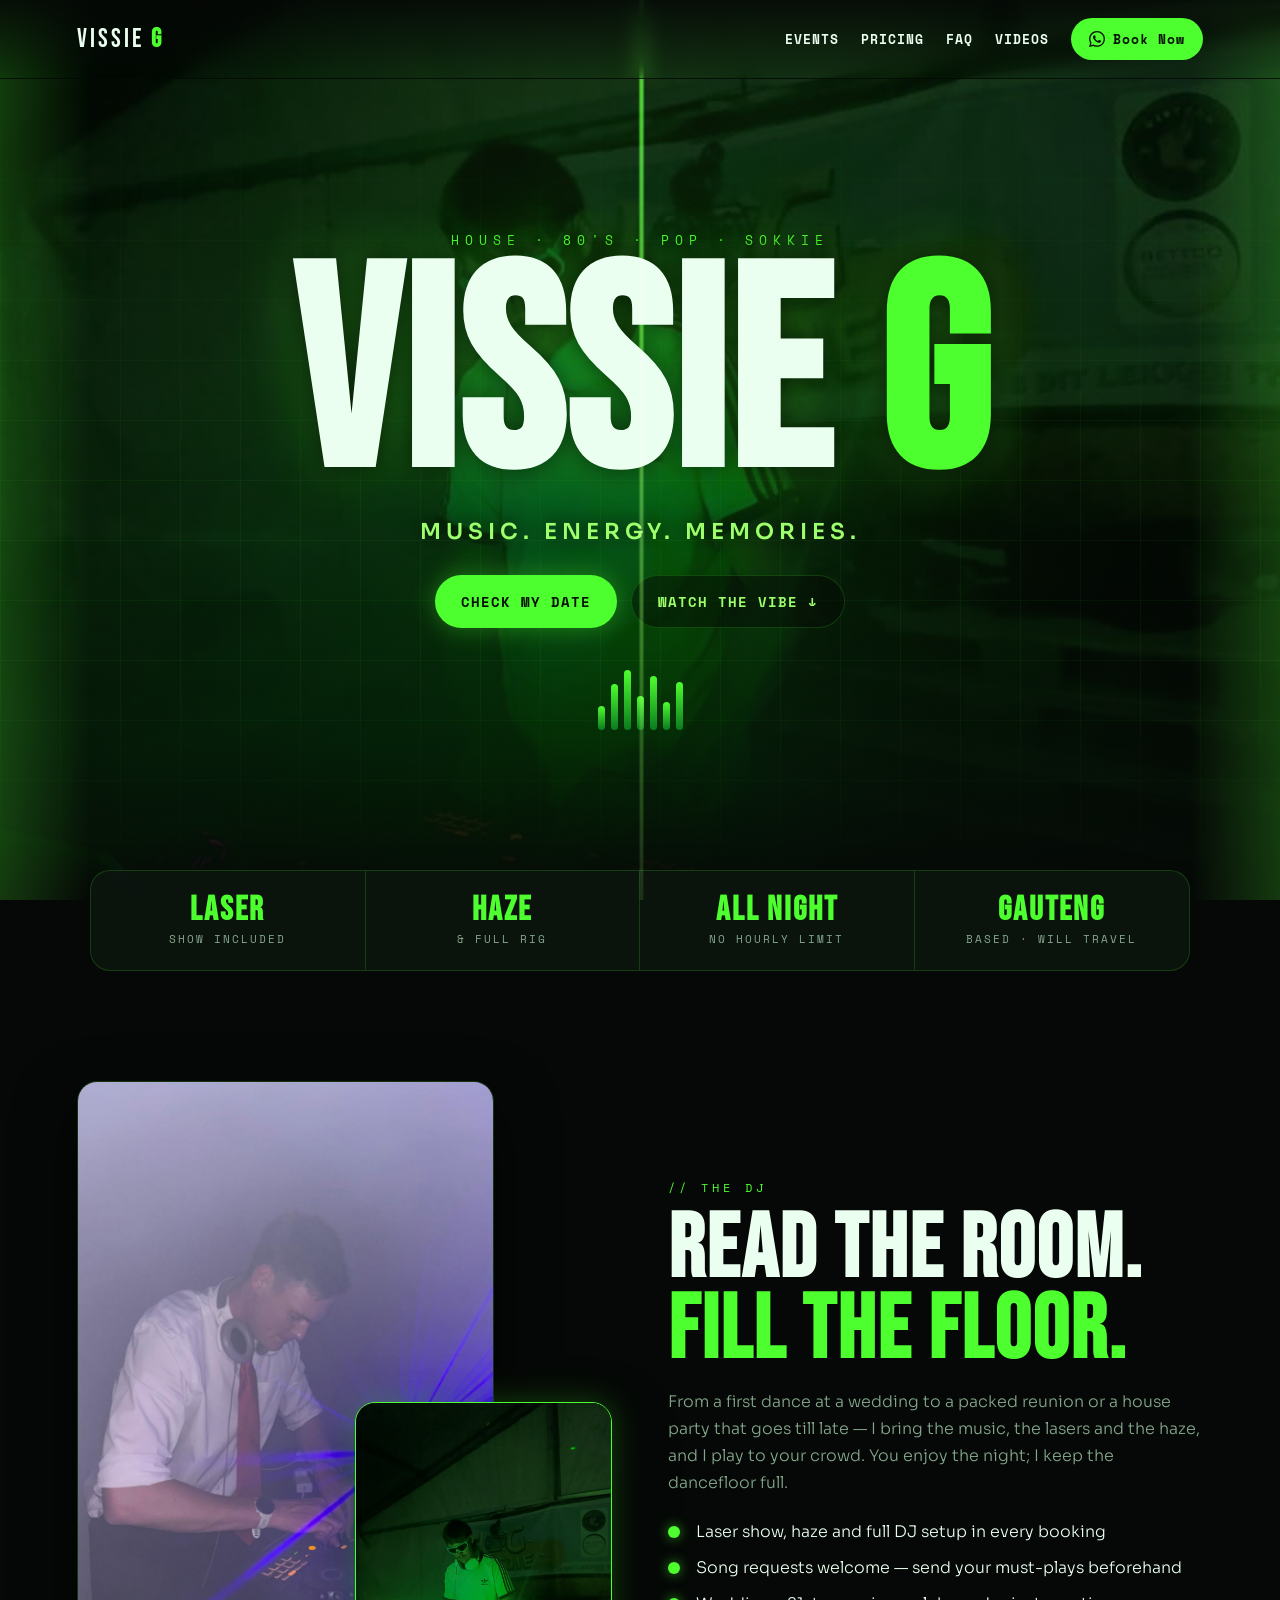
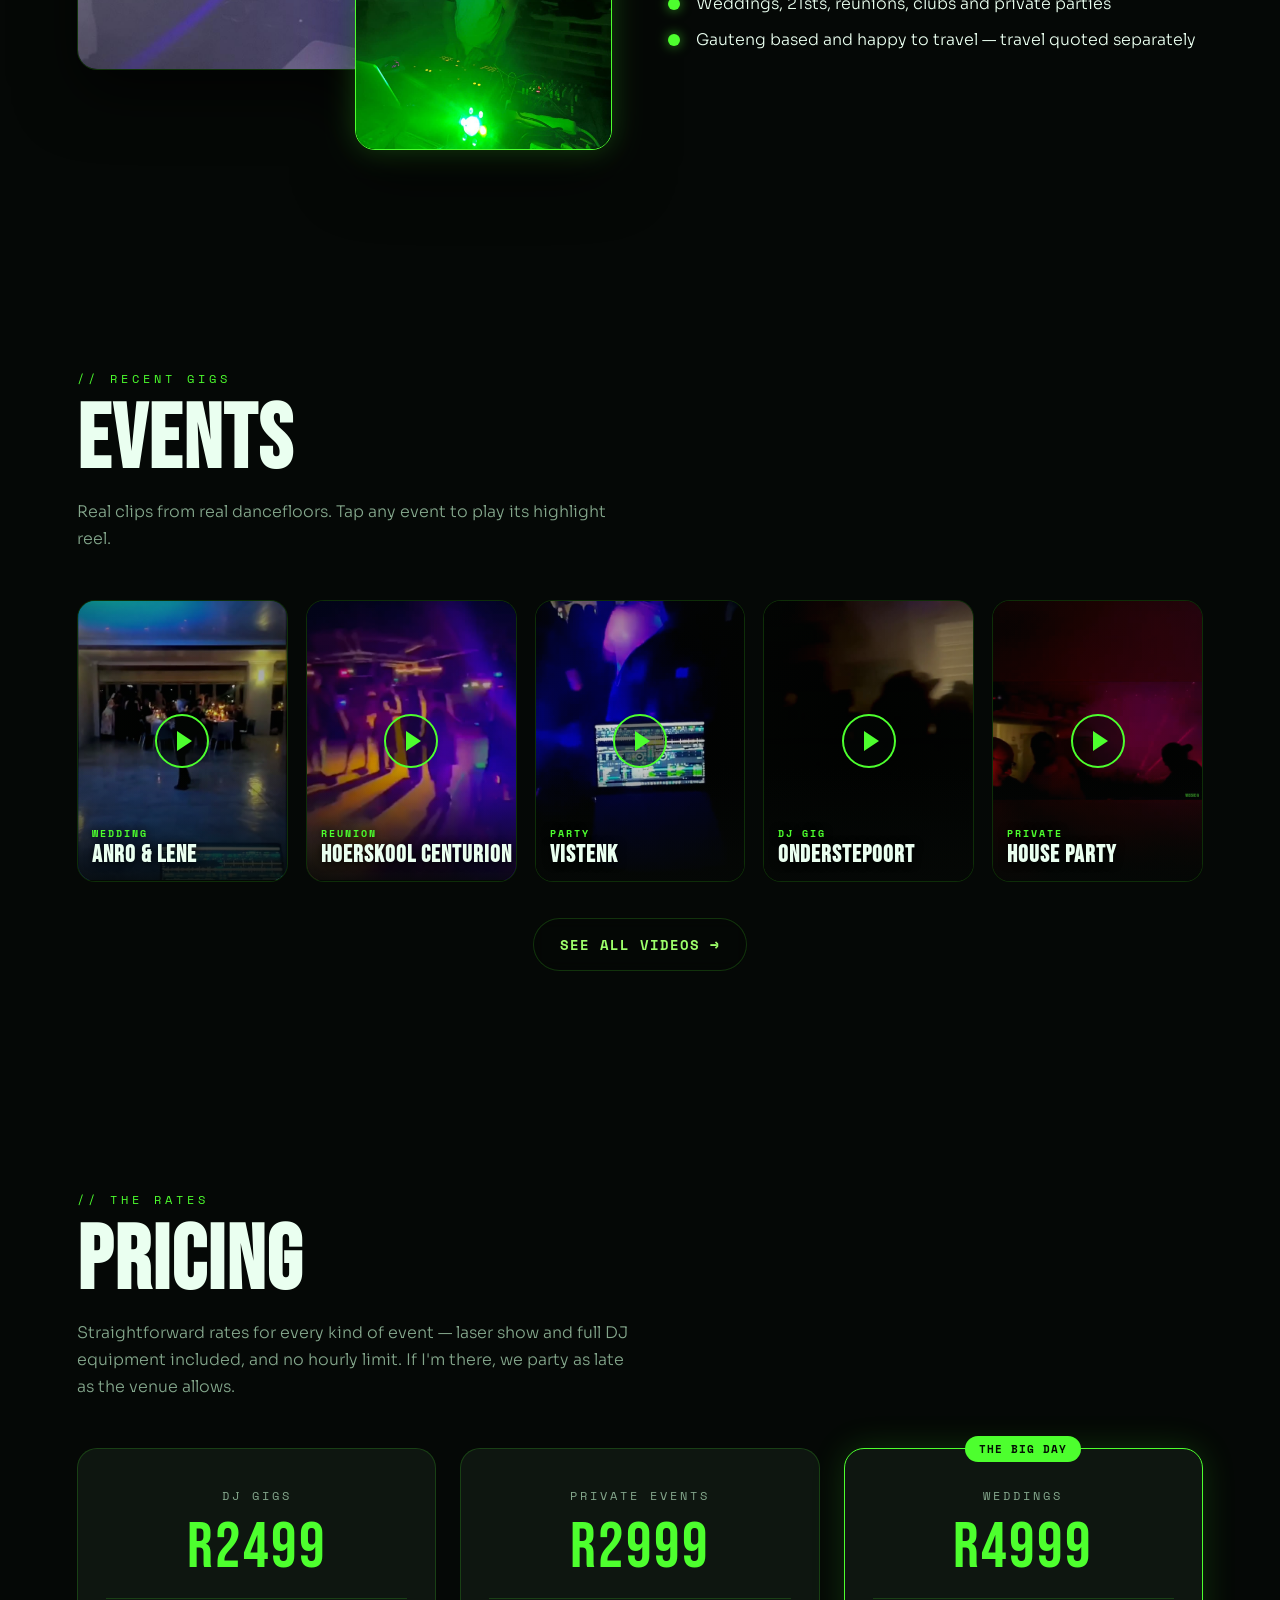
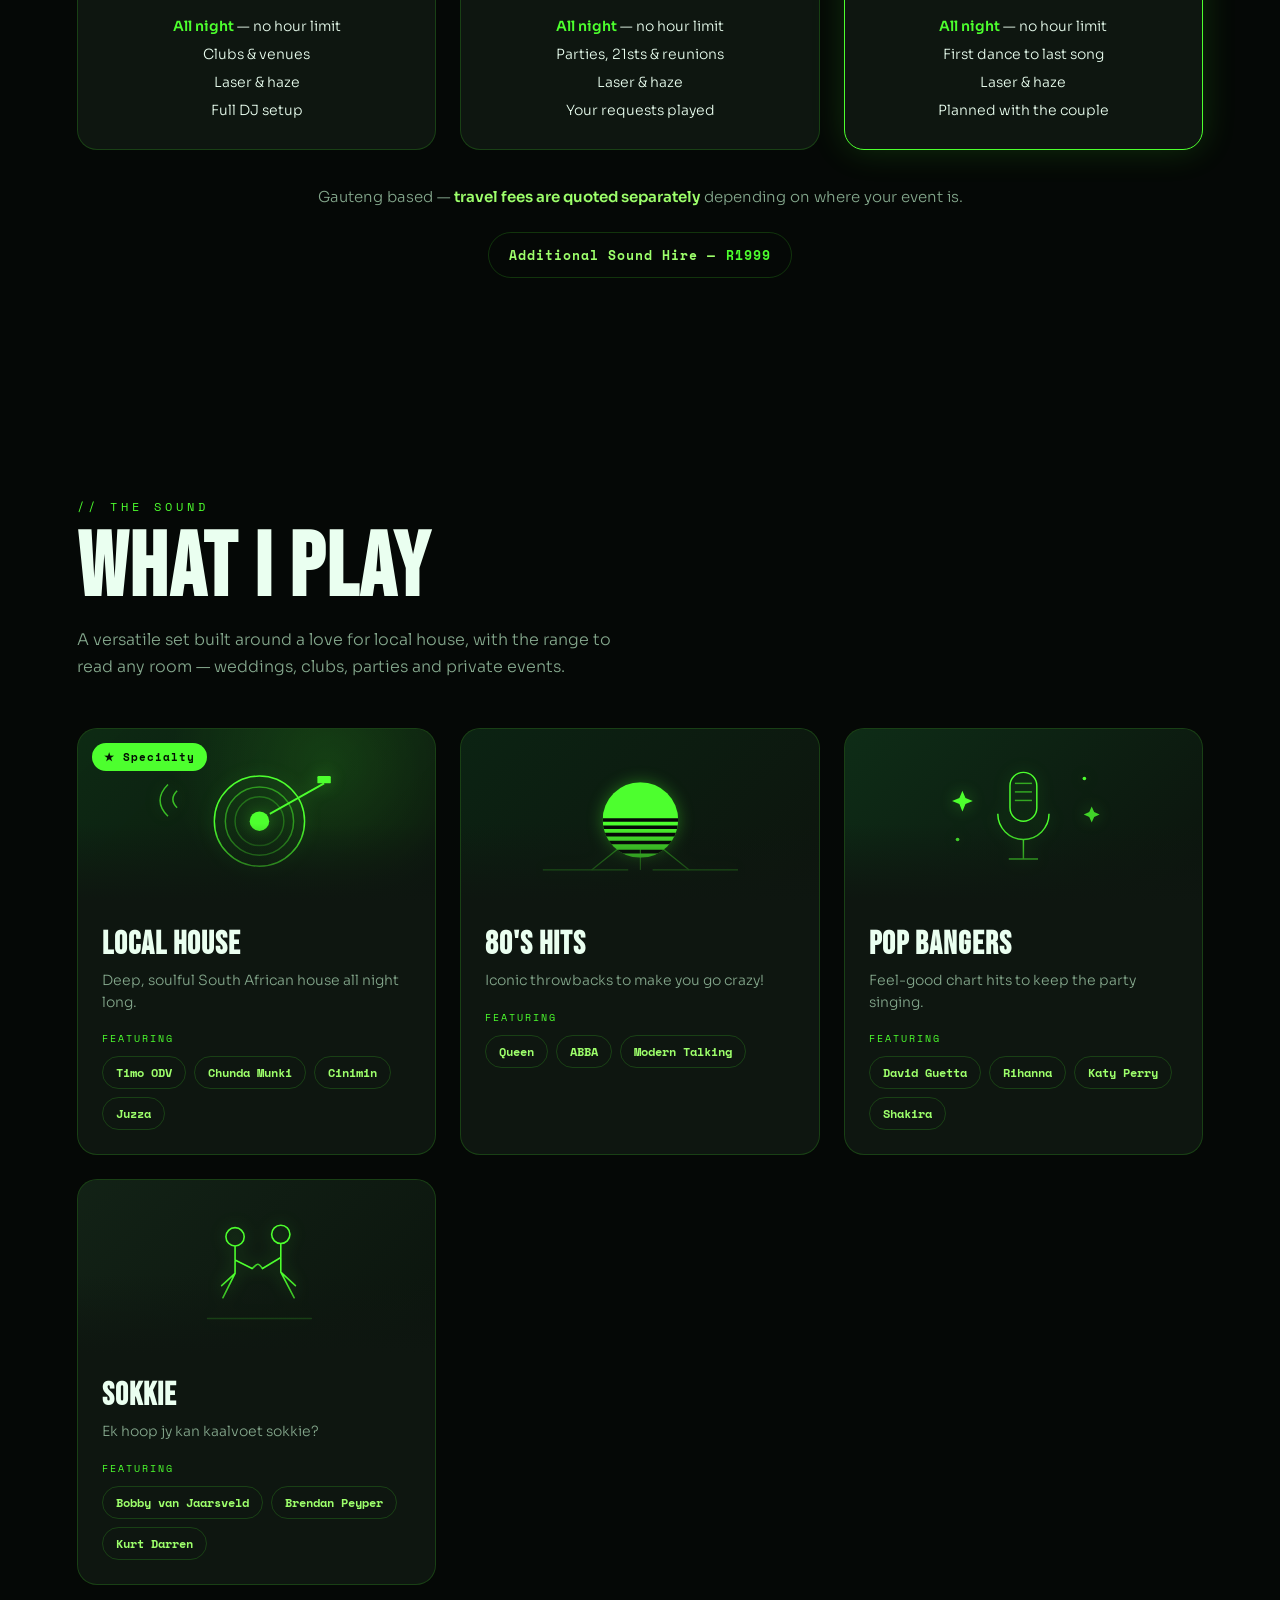
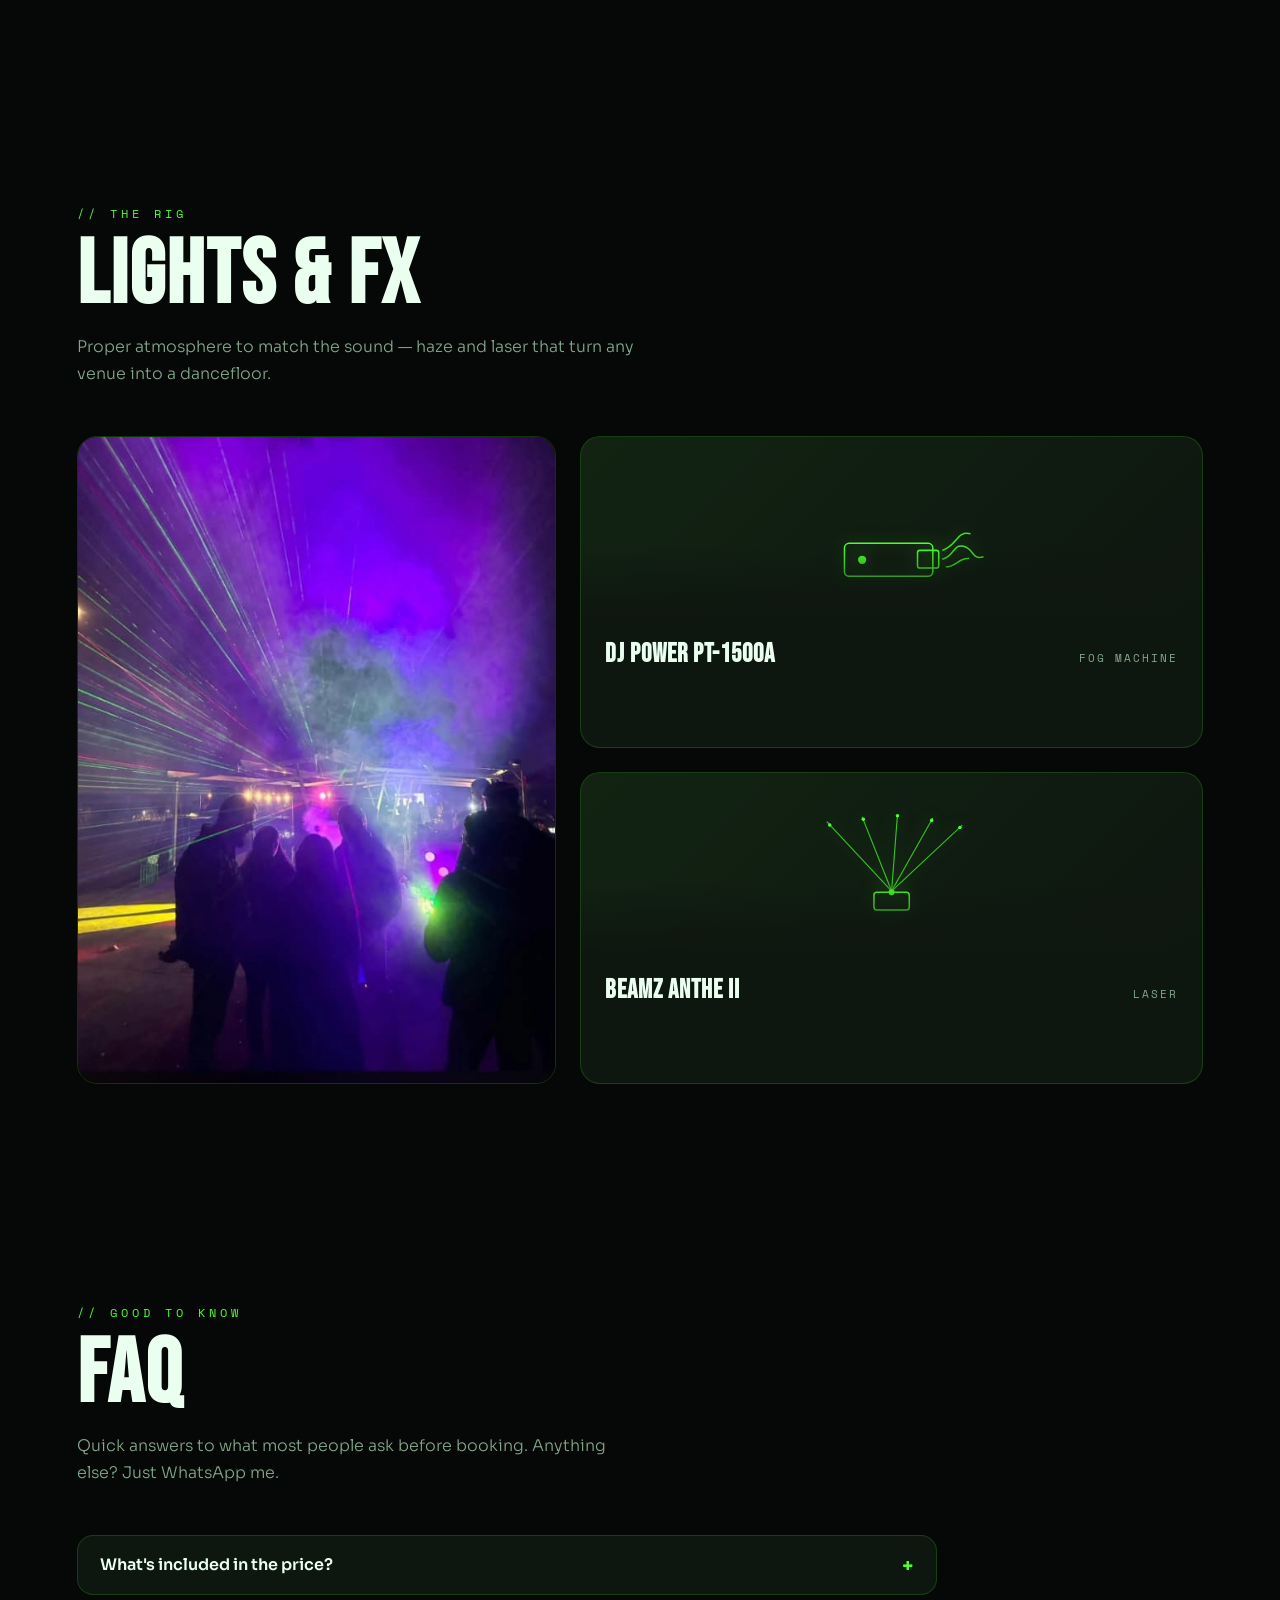
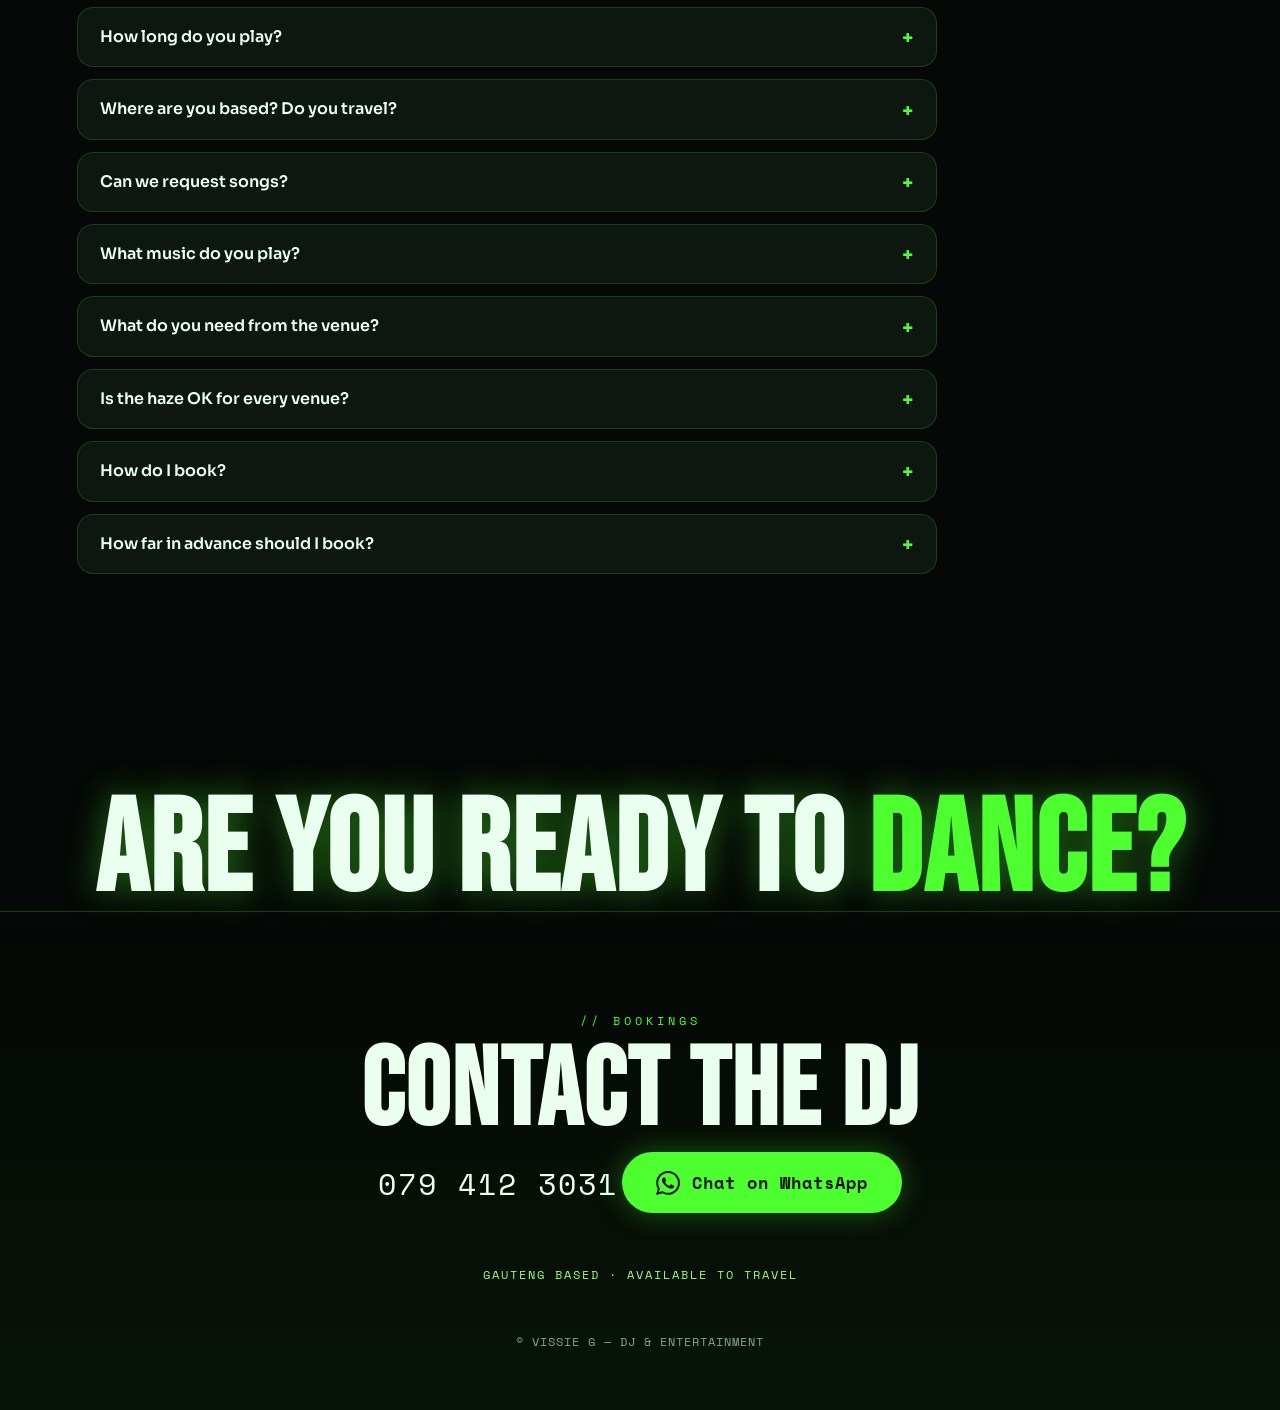
==== index.html @ 9c623839 "Link previews, Gauteng service area, all-night pricing, FAQ - DJ-01: absolute og:image/og:url, twitt" ====
<!DOCTYPE html>
<html lang="en">
<head>
<meta charset="UTF-8">
<meta name="viewport" content="width=device-width, initial-scale=1.0">
<title>VISSIE G &mdash; DJ for Weddings, Parties &amp; Events</title>
<meta name="description" content="Vissie G &mdash; Gauteng DJ for weddings, private parties, reunions and club gigs. Happy to travel. Local house, 80's, pop and sokkie with a full laser and haze show included.">
<meta name="theme-color" content="#050806">
<meta property="og:type" content="website">
<meta property="og:title" content="VISSIE G &mdash; DJ">
<meta property="og:description" content="Music. Energy. Memories. Gauteng DJ for weddings, parties and events. Full laser show included, no hourly limit.">
<meta property="og:image" content="https://djvissieg.visserai.co.za/media/og.jpg">
<meta property="og:image:width" content="1200">
<meta property="og:image:height" content="630">
<meta property="og:url" content="https://djvissieg.visserai.co.za/">
<meta property="og:site_name" content="VISSIE G">
<meta name="twitter:card" content="summary_large_image">
<meta name="twitter:image" content="https://djvissieg.visserai.co.za/media/og.jpg">
<link rel="canonical" href="https://djvissieg.visserai.co.za/">
<link rel="icon" href="data:image/svg+xml,%3Csvg xmlns='http://www.w3.org/2000/svg' viewBox='0 0 64 64'%3E%3Crect width='64' height='64' rx='14' fill='%23050806'/%3E%3Ctext x='32' y='46' font-family='Impact,sans-serif' font-size='40' text-anchor='middle' fill='%234dff2e'%3EG%3C/text%3E%3C/svg%3E">
<link rel="preconnect" href="https://fonts.googleapis.com">
<link rel="preconnect" href="https://fonts.gstatic.com" crossorigin>
<link href="https://fonts.googleapis.com/css2?family=Bebas+Neue&family=Sora:wght@300;400;600;700&family=Space+Mono:wght@400;700&display=swap" rel="stylesheet">
<link rel="stylesheet" href="style.css">
<script type="application/ld+json">{"@context":"https://schema.org","@graph":[{"@type":"LocalBusiness","name":"Vissie G — DJ","url":"https://djvissieg.visserai.co.za/","image":"https://djvissieg.visserai.co.za/media/og.jpg","telephone":"+27794123031","areaServed":{"@type":"State","name":"Gauteng"},"address":{"@type":"PostalAddress","addressRegion":"Gauteng","addressCountry":"ZA"},"description":"DJ for weddings, private parties, reunions and club gigs. Laser and haze included. Gauteng based, open to travel."},{"@type":"FAQPage","mainEntity":[{"@type":"Question","name":"What's included in the price?","acceptedAnswer":{"@type":"Answer","text":"Every booking includes the full DJ setup, the laser show and haze. For bigger venues that need more volume, additional sound hire is available for R1999."}},{"@type":"Question","name":"How long do you play?","acceptedAnswer":{"@type":"Answer","text":"There's no hourly limit. If I'm there, we go all night — as late as your venue allows and for as long as the dancefloor keeps going."}},{"@type":"Question","name":"Where are you based? Do you travel?","acceptedAnswer":{"@type":"Answer","text":"I'm based in Gauteng and happy to travel. Travel fees are quoted separately, depending on where your event is."}},{"@type":"Question","name":"Can we request songs?","acceptedAnswer":{"@type":"Answer","text":"Yes, please! Send your must-play songs (and anything you don't want to hear) before the event, and requests on the night are welcome too."}},{"@type":"Question","name":"What music do you play?","acceptedAnswer":{"@type":"Answer","text":"Local house is my specialty, plus 80's hits, pop bangers and sokkie. I read the room and mix it to suit your crowd."}},{"@type":"Question","name":"What do you need from the venue?","acceptedAnswer":{"@type":"Answer","text":"Space for the DJ setup and access to power close by. I'll arrive early to set up and sound-check, and we'll confirm the details with you or the venue beforehand."}},{"@type":"Question","name":"Is the haze OK for every venue?","acceptedAnswer":{"@type":"Answer","text":"Some venues have smoke detectors, so it's worth checking with them. The haze can be turned down or switched off if needed."}},{"@type":"Question","name":"How do I book?","acceptedAnswer":{"@type":"Answer","text":"Send a WhatsApp with your date, venue, type of event and rough guest count. I'll confirm availability and send you a quote."}},{"@type":"Question","name":"How far in advance should I book?","acceptedAnswer":{"@type":"Answer","text":"As early as possible — weekends fill up fast, especially for weddings."}}]}]}</script>
</head>
<body>

<div class="laser-fx" aria-hidden="true">
  <span class="beam" style="--a1:-24deg;--a2:-8deg;--d:7s"></span>
  <span class="beam" style="--a1:-12deg;--a2:5deg;--d:9s"></span>
  <span class="beam" style="--a1:3deg;--a2:-5deg;--d:6.5s"></span>
  <span class="beam" style="--a1:13deg;--a2:26deg;--d:8s"></span>
  <span class="beam" style="--a1:22deg;--a2:36deg;--d:10s"></span>
  <span class="edge l"></span><span class="edge r"></span>
</div>

<header id="hdr">
  <a class="brand" href="index.html">VISSIE<b> G</b></a>
  <nav class="nav">
    <a class="nav-link hide-sm" href="#events">Events</a>
    <a class="nav-link hide-sm" href="#pricing">Pricing</a>
    <a class="nav-link hide-sm" href="#faq">FAQ</a>
    <a class="nav-link" href="videos.html">Videos</a>
    <a class="wa-btn" href="https://wa.me/27794123031?text=Hi%20Vissie%20G%2C%20I'd%20like%20to%20book%20you%20for%20an%20event." target="_blank" rel="noopener">
      <svg viewBox="0 0 24 24"><use href="#wa"/></svg><span>Book Now</span>
    </a>
  </nav>
</header>

<svg width="0" height="0" style="position:absolute" aria-hidden="true"><symbol id="wa" viewBox="0 0 24 24"><path d="M.057 24l1.687-6.163a11.867 11.867 0 01-1.587-5.946C.16 5.335 5.495 0 12.05 0a11.82 11.82 0 018.413 3.488 11.82 11.82 0 013.48 8.414c-.003 6.557-5.338 11.892-11.893 11.892a11.9 11.9 0 01-5.688-1.448L.057 24zm6.597-3.807c1.676.995 3.276 1.591 5.392 1.592 5.448 0 9.886-4.434 9.889-9.885.002-5.462-4.415-9.89-9.881-9.892-5.452 0-9.887 4.434-9.889 9.884a9.83 9.83 0 001.667 5.513l-.999 3.648 3.821-.86zm11.387-5.464c-.074-.124-.272-.198-.57-.347-.297-.149-1.758-.868-2.031-.967-.272-.099-.47-.149-.669.149-.198.297-.768.967-.941 1.165-.173.198-.347.223-.644.074-.297-.149-1.255-.462-2.39-1.475-.883-.788-1.48-1.761-1.653-2.059-.173-.297-.018-.458.13-.606.134-.133.297-.347.446-.521.151-.172.2-.296.3-.495.099-.198.05-.372-.025-.521-.075-.148-.669-1.611-.916-2.206-.242-.579-.487-.501-.669-.51l-.57-.01c-.198 0-.52.074-.792.372s-1.04 1.016-1.04 2.479 1.065 2.876 1.213 3.074c.149.198 2.095 3.2 5.076 4.487.709.306 1.263.489 1.694.626.712.226 1.36.194 1.872.118.571-.085 1.758-.719 2.006-1.413.248-.695.248-1.29.173-1.414z"/></symbol></svg>

<div class="hero">
  <div class="kicker">House &middot; 80's &middot; Pop &middot; Sokkie</div>
  <h1>VISSIE <span>G</span></h1>
  <p class="slogan">Music. Energy. Memories.</p>
  <div class="hero-cta">
    <a class="btn-solid" href="https://wa.me/27794123031?text=Hi%20Vissie%20G%2C%20I'd%20like%20to%20book%20you%20for%20an%20event." target="_blank" rel="noopener">Check my date</a>
    <a class="btn-ghost" href="#events">Watch the vibe &darr;</a>
  </div>
  <div class="eq"><span></span><span></span><span></span><span></span><span></span><span></span><span></span></div>
</div>

<div class="stats">
  <div><b>Laser</b><span>show included</span></div>
  <div><b>Haze</b><span>&amp; full rig</span></div>
  <div><b>All night</b><span>no hourly limit</span></div>
  <div><b>Gauteng</b><span>based &middot; will travel</span></div>
</div>

<section class="block" id="about">
  <div class="about">
    <div class="about-pics">
      <img src="media/dj-wedding.jpg" alt="Vissie G on the decks at a wedding, laser in the haze" loading="lazy">
      <img src="media/photo.jpg" alt="Vissie G mixing under green light" loading="lazy">
    </div>
    <div class="sec-head">
      <div class="lbl">// The DJ</div>
      <h2>Read the room.<br><span class="neon">Fill the floor.</span></h2>
      <p>From a first dance at a wedding to a packed reunion or a house party that goes till late &mdash; I bring the music, the lasers and the haze, and I play to your crowd. You enjoy the night; I keep the dancefloor full.</p>
      <ul class="ticks">
        <li>Laser show, haze and full DJ setup in every booking</li>
        <li>Song requests welcome &mdash; send your must-plays beforehand</li>
        <li>Weddings, 21sts, reunions, clubs and private parties</li>
        <li>Gauteng based and happy to travel &mdash; travel quoted separately</li>
      </ul>
    </div>
  </div>
</section>

<section class="block" id="events">
  <div class="sec-head">
    <div class="lbl">// Recent Gigs</div>
    <h2>Events</h2>
    <p>Real clips from real dancefloors. Tap any event to play its highlight reel.</p>
  </div>
  <div class="m-grid">
    <div class="m-item" data-video tabindex="0" role="button" aria-label="Play Anro &amp; Lene Wedding highlight">
      <video src="media/events/anro-lene-wedding/reel.mp4" poster="media/events/anro-lene-wedding/reel.jpg" preload="none" playsinline></video>
      <div class="m-play"><svg viewBox="0 0 56 56"><circle cx="28" cy="28" r="26"/><path d="M23 18l15 10-15 10z"/></svg></div>
      <div class="m-tag"><small>Wedding</small>Anro &amp; Lene</div>
    </div>
    <div class="m-item" data-video tabindex="0" role="button" aria-label="Play Hoerskool Centurion Reunion highlight">
      <video src="media/events/hoerskool-centurion-reunion/reel.mp4" poster="media/events/hoerskool-centurion-reunion/reel.jpg" preload="none" playsinline></video>
      <div class="m-play"><svg viewBox="0 0 56 56"><circle cx="28" cy="28" r="26"/><path d="M23 18l15 10-15 10z"/></svg></div>
      <div class="m-tag"><small>Reunion</small>Hoerskool Centurion</div>
    </div>
    <div class="m-item" data-video tabindex="0" role="button" aria-label="Play Vistenk highlight">
      <video src="media/events/vistenk/reel.mp4" poster="media/events/vistenk/reel.jpg" preload="none" playsinline></video>
      <div class="m-play"><svg viewBox="0 0 56 56"><circle cx="28" cy="28" r="26"/><path d="M23 18l15 10-15 10z"/></svg></div>
      <div class="m-tag"><small>Party</small>Vistenk</div>
    </div>
    <div class="m-item" data-video tabindex="0" role="button" aria-label="Play Onderstepoort highlight">
      <video src="media/events/onderstepoort/reel.mp4" poster="media/events/onderstepoort/reel.jpg" preload="none" playsinline></video>
      <div class="m-play"><svg viewBox="0 0 56 56"><circle cx="28" cy="28" r="26"/><path d="M23 18l15 10-15 10z"/></svg></div>
      <div class="m-tag"><small>DJ Gig</small>Onderstepoort</div>
    </div>
    <div class="m-item" data-video tabindex="0" role="button" aria-label="Play House Party highlight">
      <video src="media/events/house-party/reel.mp4" poster="media/events/house-party/reel.jpg" preload="none" playsinline></video>
      <div class="m-play"><svg viewBox="0 0 56 56"><circle cx="28" cy="28" r="26"/><path d="M23 18l15 10-15 10z"/></svg></div>
      <div class="m-tag"><small>Private</small>House Party</div>
    </div>
  </div>
  <p class="more"><a class="btn-ghost" href="videos.html">See all videos &rarr;</a></p>
</section>

<section class="block" id="pricing">
  <div class="sec-head">
    <div class="lbl">// The Rates</div>
    <h2>Pricing</h2>
    <p>Straightforward rates for every kind of event &mdash; laser show and full DJ equipment included, and no hourly limit. If I'm there, we party as late as the venue allows.</p>
  </div>
  <div class="price-grid">
    <div class="price-card">
      <div class="pc-type">DJ Gigs</div>
      <div class="pc-amount">R2499</div>
      <ul class="pc-list"><li><b>All night</b> &mdash; no hour limit</li><li>Clubs &amp; venues</li><li>Laser &amp; haze</li><li>Full DJ setup</li></ul>
    </div>
    <div class="price-card">
      <div class="pc-type">Private Events</div>
      <div class="pc-amount">R2999</div>
      <ul class="pc-list"><li><b>All night</b> &mdash; no hour limit</li><li>Parties, 21sts &amp; reunions</li><li>Laser &amp; haze</li><li>Your requests played</li></ul>
    </div>
    <div class="price-card featured">
      <div class="pc-badge">The big day</div>
      <div class="pc-type">Weddings</div>
      <div class="pc-amount">R4999</div>
      <ul class="pc-list"><li><b>All night</b> &mdash; no hour limit</li><li>First dance to last song</li><li>Laser &amp; haze</li><li>Planned with the couple</li></ul>
    </div>
  </div>
  <p class="price-note">Gauteng based &mdash; <b>travel fees are quoted separately</b> depending on where your event is.<br>
    <span class="price-addon">Additional Sound Hire &mdash; <b>R1999</b></span></p>
</section>

<section class="block" id="sounds">
  <div class="sec-head">
    <div class="lbl">// The Sound</div>
    <h2>What I Play</h2>
    <p>A versatile set built around a love for local house, with the range to read any room &mdash; weddings, clubs, parties and private events.</p>
  </div>
  <div class="grid">
    <div class="gcard house">
      <div class="gcard-art"><div class="spec-badge">&#9733; Specialty</div><svg viewBox="0 0 400 220" preserveAspectRatio="xMidYMid meet">
<g fill="none" stroke="currentColor" stroke-width="2.4">
<circle cx="205" cy="120" r="74"/><circle cx="205" cy="120" r="56" opacity=".5"/><circle cx="205" cy="120" r="40" opacity=".3"/>
<circle cx="205" cy="120" r="16" fill="currentColor" stroke="none"/>
<rect x="300" y="46" width="22" height="12" rx="2" fill="currentColor" stroke="none"/>
<line x1="311" y1="58" x2="222" y2="108" stroke-width="3"/>
<path d="M70 70q-14 14 0 28M55 60q-26 26 0 52" opacity=".7"/>
</g></svg></div>
      <div class="gcard-body">
        <h4>Local House</h4>
        <p>Deep, soulful South African house all night long.</p>
        <div class="chips"><div class="chip-lbl">Featuring</div><div class="chip-row"><span>Timo ODV</span><span>Chunda Munki</span><span>Cinimin</span><span>Juzza</span></div></div>
      </div>
    </div>
    <div class="gcard eighties">
      <div class="gcard-art"><svg viewBox="0 0 400 220" preserveAspectRatio="xMidYMid meet">
<defs><clipPath id="sun"><circle cx="200" cy="118" r="62"/></clipPath></defs>
<g clip-path="url(#sun)"><rect x="138" y="56" width="124" height="124" fill="currentColor"/>
<g stroke="#050806" stroke-width="6"><line x1="138" y1="118" x2="262" y2="118"/><line x1="138" y1="130" x2="262" y2="130"/><line x1="138" y1="142" x2="262" y2="142"/><line x1="138" y1="155" x2="262" y2="155"/><line x1="138" y1="170" x2="262" y2="170"/></g></g>
<g stroke="currentColor" stroke-width="2" opacity=".55" fill="none">
<line x1="40" y1="200" x2="180" y2="200"/><line x1="220" y1="200" x2="360" y2="200"/>
<line x1="120" y1="200" x2="170" y2="160"/><line x1="200" y1="200" x2="200" y2="160"/><line x1="280" y1="200" x2="230" y2="160"/></g>
</svg></div>
      <div class="gcard-body">
        <h4>80's Hits</h4>
        <p>Iconic throwbacks to make you go crazy!</p>
        <div class="chips"><div class="chip-lbl">Featuring</div><div class="chip-row"><span>Queen</span><span>ABBA</span><span>Modern Talking</span></div></div>
      </div>
    </div>
    <div class="gcard pop">
      <div class="gcard-art"><svg viewBox="0 0 400 220" preserveAspectRatio="xMidYMid meet">
<g fill="none" stroke="currentColor" stroke-width="2.4">
<rect x="178" y="40" width="44" height="80" rx="22"/>
<line x1="186" y1="58" x2="214" y2="58" opacity=".6"/><line x1="186" y1="72" x2="214" y2="72" opacity=".6"/><line x1="186" y1="86" x2="214" y2="86" opacity=".6"/>
<path d="M158 108a42 42 0 0084 0"/><line x1="200" y1="150" x2="200" y2="182"/><line x1="176" y1="182" x2="224" y2="182"/>
</g>
<g fill="currentColor"><path d="M100 70l5 12 12 5-12 5-5 12-5-12-12-5 12-5z"/><path d="M312 96l4 9 9 4-9 4-4 9-4-9-9-4 9-4z" opacity=".8"/><circle cx="300" cy="50" r="3"/><circle cx="92" cy="150" r="3"/></g>
</svg></div>
      <div class="gcard-body">
        <h4>Pop Bangers</h4>
        <p>Feel-good chart hits to keep the party singing.</p>
        <div class="chips"><div class="chip-lbl">Featuring</div><div class="chip-row"><span>David Guetta</span><span>Rihanna</span><span>Katy Perry</span><span>Shakira</span></div></div>
      </div>
    </div>
    <div class="gcard sokkie">
      <div class="gcard-art"><svg viewBox="0 0 400 220" preserveAspectRatio="xMidYMid meet">
<g fill="none" stroke="currentColor" stroke-width="2.6" stroke-linecap="round" stroke-linejoin="round">
<circle cx="165" cy="62" r="15"/><path d="M165 78v44l-20 40M165 100l28 14M165 122l-22 20"/>
<circle cx="240" cy="58" r="15"/><path d="M240 74v46l22 42M240 96l-30 18M240 120l24 22"/>
<path d="M193 114c8-6 8-12 17 0" opacity=".8"/>
<line x1="120" y1="196" x2="290" y2="196" opacity=".4"/></g>
</svg></div>
      <div class="gcard-body">
        <h4>Sokkie</h4>
        <p>Ek hoop jy kan kaalvoet sokkie?</p>
        <div class="chips"><div class="chip-lbl">Featuring</div><div class="chip-row"><span>Bobby van Jaarsveld</span><span>Brendan Peyper</span><span>Kurt Darren</span></div></div>
      </div>
    </div>
  </div>
</section>

<section class="block" id="rig">
  <div class="sec-head">
    <div class="lbl">// The Rig</div>
    <h2>Lights &amp; FX</h2>
    <p>Proper atmosphere to match the sound &mdash; haze and laser that turn any venue into a dancefloor.</p>
  </div>
  <div class="rig-wrap">
    <img class="rig-photo" src="media/Gear.png" alt="Laser beams cutting through haze over a crowd" loading="lazy">
    <div class="rig-grid">
      <div class="rig-card">
        <div class="rig-art"><svg viewBox="0 0 400 220" preserveAspectRatio="xMidYMid meet">
<g fill="none" stroke="currentColor" stroke-width="2.6" stroke-linejoin="round">
<rect x="120" y="138" width="150" height="56" rx="8"/><circle cx="150" cy="166" r="7" fill="currentColor" stroke="none"/>
<rect x="244" y="150" width="36" height="30" rx="4"/>
<g opacity=".85"><path d="M286 165c20-4 18-26 36-22s14 24 34 18"/><path d="M286 150c26-8 24-34 48-28"/><path d="M292 178c18 0 22-16 40-14"/></g>
</g></svg></div>
        <div class="rig-info"><h4>DJ Power PT-1500A</h4><div class="t">Fog Machine</div></div>
      </div>
      <div class="rig-card">
        <div class="rig-art"><svg viewBox="0 0 400 220" preserveAspectRatio="xMidYMid meet">
<g stroke="currentColor" fill="none" stroke-width="2.6"><rect x="170" y="160" width="60" height="30" rx="5"/><circle cx="200" cy="160" r="5" fill="currentColor" stroke="none"/></g>
<g stroke="currentColor" stroke-width="2" opacity=".7"><line x1="200" y1="158" x2="90" y2="40"/><line x1="200" y1="158" x2="150" y2="32"/><line x1="200" y1="158" x2="210" y2="28"/><line x1="200" y1="158" x2="270" y2="34"/><line x1="200" y1="158" x2="320" y2="46"/></g>
<g fill="currentColor"><circle cx="95" cy="46" r="3"/><circle cx="152" cy="36" r="3"/><circle cx="210" cy="30" r="3"/><circle cx="268" cy="38" r="3"/><circle cx="316" cy="50" r="3"/></g>
</svg></div>
        <div class="rig-info"><h4>Beamz Anthe II</h4><div class="t">Laser</div></div>
      </div>
    </div>
  </div>
</section>

<section class="block" id="faq">
  <div class="sec-head">
    <div class="lbl">// Good to know</div>
    <h2>FAQ</h2>
    <p>Quick answers to what most people ask before booking. Anything else? Just WhatsApp me.</p>
  </div>
  <div class="faq">
    <details><summary>What's included in the price?</summary><p>Every booking includes the full DJ setup, the laser show and haze. For bigger venues that need more volume, additional sound hire is available for R1999.</p></details>
    <details><summary>How long do you play?</summary><p>There's no hourly limit. If I'm there, we go all night &mdash; as late as your venue allows and for as long as the dancefloor keeps going.</p></details>
    <details><summary>Where are you based? Do you travel?</summary><p>I'm based in Gauteng and happy to travel. Travel fees are quoted separately, depending on where your event is.</p></details>
    <details><summary>Can we request songs?</summary><p>Yes, please! Send your must-play songs (and anything you don't want to hear) before the event, and requests on the night are welcome too.</p></details>
    <details><summary>What music do you play?</summary><p>Local house is my specialty, plus 80's hits, pop bangers and sokkie. I read the room and mix it to suit your crowd.</p></details>
    <details><summary>What do you need from the venue?</summary><p>Space for the DJ setup and access to power close by. I'll arrive early to set up and sound-check, and we'll confirm the details with you or the venue beforehand.</p></details>
    <details><summary>Is the haze OK for every venue?</summary><p>Some venues have smoke detectors, so it's worth checking with them. The haze can be turned down or switched off if needed.</p></details>
    <details><summary>How do I book?</summary><p>Send a WhatsApp with your date, venue, type of event and rough guest count. I'll confirm availability and send you a quote.</p></details>
    <details><summary>How far in advance should I book?</summary><p>As early as possible &mdash; weekends fill up fast, especially for weddings.</p></details>
  </div>
</section>

<section class="cta-band">
  <h2>Are you ready to <span>dance?</span></h2>
</section>

<footer id="contact">
  <div class="lbl">// Bookings</div>
  <h2>Contact The DJ</h2>
  <a class="phone" href="tel:+27794123031">079 412 3031</a>
  <a class="wa-big" href="https://wa.me/27794123031?text=Hi%20Vissie%20G%2C%20I'd%20like%20to%20book%20you%20for%20an%20event." target="_blank" rel="noopener">
    <svg viewBox="0 0 24 24"><use href="#wa"/></svg>
    Chat on WhatsApp
  </a>
  <div class="area">Gauteng based &middot; available to travel</div>
  <div class="copy">&copy; VISSIE G &mdash; DJ &amp; ENTERTAINMENT</div>
</footer>

<a class="wa-float" href="https://wa.me/27794123031?text=Hi%20Vissie%20G%2C%20I'd%20like%20to%20book%20you%20for%20an%20event." target="_blank" rel="noopener" aria-label="Book on WhatsApp"><svg viewBox="0 0 24 24"><use href="#wa"/></svg></a>

<script src="site.js"></script>
</body>
</html>
---- style.css ----
:root{--bg:#050806;--panel:#0e1610;--neon:#4dff2e;--neon-soft:#9dff6b;--neon-deep:#0a7a1f;--text:#eafff0;--muted:#84a78c;--line:rgba(77,255,46,.18)}
  *{margin:0;padding:0;box-sizing:border-box}
  html{scroll-behavior:smooth}
  body{background:var(--bg);color:var(--text);font-family:'Sora',sans-serif;overflow-x:hidden;position:relative}
  body::before{content:"";position:fixed;inset:0;pointer-events:none;z-index:1;opacity:.05;
    background-image:url("data:image/svg+xml,%3Csvg xmlns='http://www.w3.org/2000/svg' width='160' height='160'%3E%3Cfilter id='n'%3E%3CfeTurbulence type='fractalNoise' baseFrequency='0.85' numOctaves='2'/%3E%3C/filter%3E%3Crect width='100%25' height='100%25' filter='url(%23n)'/%3E%3C/svg%3E")}
  body::after{content:"";position:fixed;top:-30%;left:50%;transform:translateX(-50%);width:120vw;height:80vh;pointer-events:none;z-index:0;background:radial-gradient(closest-side,rgba(77,255,46,.10),transparent 70%)}
  /* ===== AMBIENT RIG FX: site-wide laser + smoke ===== */
  .laser-fx{position:fixed;inset:0;z-index:40;pointer-events:none;overflow:hidden;mix-blend-mode:screen}
  .beam{position:absolute;top:-12vh;left:50%;width:3px;height:175vh;transform-origin:top center;
    background:linear-gradient(to bottom,rgba(77,255,46,.42),rgba(157,255,107,.14) 38%,transparent 74%);
    filter:blur(1px);animation:sweep var(--d) ease-in-out infinite alternate}
  @keyframes sweep{from{transform:rotate(var(--a1))}to{transform:rotate(var(--a2))}}
  .edge{position:absolute;top:0;bottom:0;width:90px;animation:flick 4.5s ease-in-out infinite}
  .edge.l{left:0;background:linear-gradient(90deg,rgba(77,255,46,.20),transparent)}
  .edge.r{right:0;background:linear-gradient(270deg,rgba(77,255,46,.20),transparent);animation-delay:-2.2s}
  @keyframes flick{0%,100%{opacity:.16}50%{opacity:.5}}
      @media(prefers-reduced-motion:reduce){.beam,.edge{animation:none;opacity:.4}}

  header{position:fixed;top:0;left:0;right:0;z-index:50;display:flex;justify-content:space-between;align-items:center;padding:18px 6vw;backdrop-filter:blur(10px);background:linear-gradient(180deg,rgba(5,8,6,.85),rgba(5,8,6,0));border-bottom:1px solid transparent;transition:.3s}
  header.scrolled{border-bottom:1px solid var(--line);background:rgba(5,8,6,.92)}
  .brand{font-family:'Bebas Neue';font-size:26px;letter-spacing:3px}
  .brand b{color:var(--neon)}
  .wa-btn{display:inline-flex;align-items:center;gap:8px;font-family:'Space Mono';font-size:13px;font-weight:700;letter-spacing:1px;color:#031003;background:var(--neon);padding:11px 18px;border-radius:40px;text-decoration:none;transition:.25s}
  .wa-btn:hover{transform:translateY(-2px);box-shadow:0 8px 26px rgba(77,255,46,.4)}
  .wa-btn svg{width:16px;height:16px;fill:#031003}

  /* HERO - photo more visible, focused on face */
  .hero{min-height:100vh;position:relative;z-index:2;display:flex;flex-direction:column;justify-content:center;align-items:center;text-align:center;padding:120px 6vw 60px;
    background:
      linear-gradient(rgba(5,8,6,.28) 0%,rgba(5,8,6,.34) 42%,rgba(5,8,6,.74) 82%,var(--bg) 100%),
      radial-gradient(circle at 50% 36%,rgba(77,255,46,.14),transparent 62%),
      url("media/hero-bg.jpg");
    background-size:cover,cover,cover;background-position:center,center 48%,center 54%}
  .hero::before{content:"";position:absolute;inset:0;pointer-events:none;background-image:linear-gradient(rgba(77,255,46,.05) 1px,transparent 1px),linear-gradient(90deg,rgba(77,255,46,.05) 1px,transparent 1px);background-size:60px 60px;mask-image:linear-gradient(transparent,#000 55%,#000 75%,transparent)}
  .hero>*{position:relative}
  .kicker{font-family:'Space Mono';color:var(--neon);letter-spacing:6px;font-size:13px;text-transform:uppercase;margin-bottom:18px;text-shadow:0 0 12px rgba(0,0,0,.8);opacity:0;animation:rise .8s .1s forwards}
  .hero h1{font-family:'Bebas Neue';line-height:.82;letter-spacing:2px;font-size:clamp(80px,22vw,300px);text-shadow:0 0 30px rgba(0,0,0,.7),0 0 60px rgba(77,255,46,.35);opacity:0;animation:rise .9s .25s forwards}
  .hero h1 span{color:var(--neon)}
  .slogan{margin-top:20px;font-family:'Sora';font-style:normal;font-weight:600;letter-spacing:5px;text-transform:uppercase;color:var(--neon-soft);font-size:clamp(15px,2.6vw,22px);text-shadow:0 0 20px rgba(0,0,0,.95);opacity:0;animation:rise .9s .38s forwards}
  .hero p.tag{margin-top:14px;max-width:560px;font-weight:300;font-size:clamp(15px,2.2vw,18px);line-height:1.6;text-shadow:0 1px 18px rgba(0,0,0,.95);opacity:0;animation:rise .9s .5s forwards}
  .eq{display:flex;gap:6px;align-items:flex-end;height:60px;margin-top:42px;opacity:0;animation:rise .9s .62s forwards}
  .eq span{width:7px;background:linear-gradient(var(--neon),var(--neon-deep));border-radius:4px;animation:bounce 1.1s ease-in-out infinite}
  .eq span:nth-child(1){height:24px;animation-delay:0s}.eq span:nth-child(2){height:46px;animation-delay:.15s}.eq span:nth-child(3){height:60px;animation-delay:.3s}.eq span:nth-child(4){height:34px;animation-delay:.45s}.eq span:nth-child(5){height:54px;animation-delay:.2s}.eq span:nth-child(6){height:28px;animation-delay:.5s}.eq span:nth-child(7){height:48px;animation-delay:.1s}
  @keyframes bounce{0%,100%{transform:scaleY(.35)}50%{transform:scaleY(1)}}
  @keyframes rise{to{opacity:1;transform:translateY(0)}}
  .kicker,.hero h1,.slogan,.hero p.tag,.eq{transform:translateY(24px)}

  section.block{position:relative;z-index:2;padding:110px 6vw}
  .sec-head{margin-bottom:48px;max-width:720px}
  .sec-head .lbl{font-family:'Space Mono';color:var(--neon);letter-spacing:4px;font-size:12px;text-transform:uppercase}
  .sec-head h2{font-family:'Bebas Neue';font-size:clamp(42px,8vw,90px);letter-spacing:2px;line-height:.9;margin-top:14px}
  .sec-head p{color:var(--muted);margin-top:16px;font-weight:300;line-height:1.7;max-width:560px}

  /* PRICING */
  .price-grid{display:grid;grid-template-columns:repeat(auto-fit,minmax(240px,1fr));gap:24px}
  .price-card{border:1px solid var(--line);border-radius:20px;background:var(--panel);padding:34px 28px;text-align:center;transition:.3s;position:relative}
  .price-card:hover{transform:translateY(-8px);border-color:var(--neon);box-shadow:0 20px 44px rgba(0,0,0,.5),0 0 30px rgba(77,255,46,.15)}
  .price-card .pc-type{font-family:'Space Mono';font-size:12px;letter-spacing:3px;text-transform:uppercase;color:var(--muted)}
  .price-card .pc-amount{font-family:'Bebas Neue';font-size:clamp(46px,8vw,64px);letter-spacing:2px;color:var(--neon);line-height:1;margin:14px 0 4px}
  .price-note{margin-top:34px;text-align:center;font-weight:300;color:var(--muted);line-height:1.7;font-size:15px}
  .price-note b{color:var(--neon-soft);font-weight:600}
  .price-addon{display:inline-flex;align-items:center;gap:10px;margin-top:22px;font-family:'Space Mono';font-size:13px;font-weight:700;letter-spacing:1px;color:var(--neon-soft);border:1px solid var(--line);border-radius:30px;padding:11px 20px}
  .price-addon b{color:var(--neon)}

  /* GENRE CARDS - friendlier, artists shown */
  .grid{display:grid;grid-template-columns:repeat(auto-fit,minmax(280px,1fr));gap:24px}
  .gcard{border-radius:20px;overflow:hidden;background:var(--panel);border:1px solid var(--line);transition:.3s;position:relative;display:flex;flex-direction:column}
  .gcard:hover{transform:translateY(-8px);border-color:var(--neon);box-shadow:0 20px 44px rgba(0,0,0,.5),0 0 30px rgba(77,255,46,.15)}
  /* === IMAGE AREA: to use a real photo, set a background-image on .gcard-art
     and delete/hide the inline <svg>. e.g. background-image:url('images/house.jpg') === */
  .gcard-art{position:relative;height:172px;display:grid;place-items:center;color:var(--neon)}
  .gcard-art svg{width:78%;height:78%;filter:drop-shadow(0 0 8px rgba(77,255,46,.35))}
  .gcard.house .gcard-art{background:linear-gradient(135deg,#0a7a1f33,#04100644),radial-gradient(circle at 70% 20%,rgba(77,255,46,.18),transparent 55%)}
  .gcard.eighties .gcard-art{background:linear-gradient(135deg,#063d1855,#0a0f0644)}
  .gcard.pop .gcard-art{background:linear-gradient(135deg,#0e5a2455,#050b0444)}
  .gcard.sokkie .gcard-art{background:linear-gradient(135deg,#1b3a2255,#04100644)}
  .gcard-art::after{content:"";position:absolute;inset:0;background:linear-gradient(transparent 55%,var(--panel))}
  .spec-badge{position:absolute;top:14px;left:14px;z-index:3;font-family:'Space Mono';font-size:11px;font-weight:700;letter-spacing:1px;color:#031003;background:var(--neon);padding:6px 12px;border-radius:30px}
  .gcard-body{padding:24px;flex:1;display:flex;flex-direction:column}
  .gcard-body h4{font-family:'Bebas Neue';font-size:32px;letter-spacing:1px}
  .gcard-body p{color:var(--muted);font-size:14px;font-weight:300;margin-top:6px;line-height:1.55}
  .chips{margin-top:18px}
  .chip-lbl{font-family:'Space Mono';font-size:10px;letter-spacing:2px;color:var(--neon);text-transform:uppercase;margin-bottom:10px}
  .chip-row{display:flex;flex-wrap:wrap;gap:8px}
  .chip-row span{font-family:'Space Mono';font-size:12px;font-weight:700;padding:7px 13px;border:1px solid var(--line);border-radius:30px;color:var(--neon-soft);transition:.2s}
  .chip-row span:hover{background:var(--neon);color:#031003;border-color:var(--neon)}

  /* RIG */
  .rig-grid{display:grid;grid-template-columns:repeat(auto-fit,minmax(280px,1fr));gap:24px}
  .rig-card{border:1px solid var(--line);border-radius:20px;overflow:hidden;transition:.3s;background:var(--panel)}
  .rig-card:hover{border-color:var(--neon);box-shadow:0 0 30px rgba(77,255,46,.14);transform:translateY(-6px)}
  /* === IMAGE AREA: swap for a real photo of your gear via background-image === */
  .rig-art{height:180px;display:grid;place-items:center;color:var(--neon);background:linear-gradient(135deg,rgba(77,255,46,.06),transparent);position:relative}
  .rig-art svg{width:72%;height:72%;filter:drop-shadow(0 0 8px rgba(77,255,46,.4))}
  .rig-art::after{content:"";position:absolute;inset:0;background:linear-gradient(transparent 60%,var(--panel))}
  .rig-info{padding:22px 24px;display:flex;align-items:baseline;justify-content:space-between;gap:10px;flex-wrap:wrap}
  .rig-info h4{font-family:'Bebas Neue';font-size:26px;letter-spacing:1px}
  .rig-info .t{font-family:'Space Mono';font-size:11px;letter-spacing:2px;color:var(--muted);text-transform:uppercase}

  .cta-band{position:relative;z-index:2;text-align:center;padding:110px 6vw 0}
  .cta-band h2{font-family:'Bebas Neue';font-size:clamp(50px,11vw,130px);letter-spacing:2px;line-height:.9;
    text-shadow:0 0 34px rgba(77,255,46,.4);animation:pulseGlow 2.6s ease-in-out infinite}
  .cta-band h2 span{color:var(--neon)}
  @keyframes pulseGlow{0%,100%{text-shadow:0 0 26px rgba(77,255,46,.3)}50%{text-shadow:0 0 50px rgba(77,255,46,.6)}}
  @media(prefers-reduced-motion:reduce){.cta-band h2{animation:none}}
  footer{position:relative;z-index:2;text-align:center;padding:100px 6vw 60px;border-top:1px solid var(--line);background:linear-gradient(180deg,transparent,rgba(77,255,46,.05))}
  footer .lbl{font-family:'Space Mono';color:var(--neon);letter-spacing:4px;font-size:12px;text-transform:uppercase}
  footer h2{font-family:'Bebas Neue';font-size:clamp(48px,10vw,110px);letter-spacing:2px;line-height:.9;margin:14px 0 10px}
  footer .phone{font-family:'Space Mono';font-size:clamp(20px,4vw,30px);letter-spacing:2px;margin-bottom:34px}
  .wa-big{display:inline-flex;align-items:center;gap:12px;font-family:'Space Mono';font-weight:700;letter-spacing:1px;font-size:17px;color:#031003;background:var(--neon);padding:18px 34px;border-radius:50px;text-decoration:none;transition:.25s;box-shadow:0 0 30px rgba(77,255,46,.3)}
  .wa-big:hover{transform:translateY(-3px) scale(1.02);box-shadow:0 12px 40px rgba(77,255,46,.5)}
  .wa-big svg{width:24px;height:24px;fill:#031003}
  footer .copy{margin-top:50px;color:var(--muted);font-size:12px;font-family:'Space Mono';letter-spacing:1px}

  @media(max-width:600px){header{padding:14px 6vw}.wa-btn span{display:none}}

  .hero>.kicker,.hero>h1,.hero>.slogan,.hero>.eq{z-index:2}

  /* ===== MOMENTS GALLERY (added) ===== */
  .m-grid{display:grid;grid-template-columns:repeat(auto-fit,minmax(210px,1fr));gap:18px}
  .m-item{position:relative;border-radius:18px;overflow:hidden;border:1px solid var(--line);background:#000;aspect-ratio:3/4;cursor:pointer;transition:.3s}
  .m-item:hover{border-color:var(--neon);box-shadow:0 16px 40px rgba(0,0,0,.5),0 0 26px rgba(77,255,46,.18);transform:translateY(-6px)}
  .m-item video,.m-item img{width:100%;height:100%;object-fit:cover;display:block}
  .m-item .m-play{position:absolute;inset:0;display:grid;place-items:center;pointer-events:none;transition:opacity .25s;
    background:radial-gradient(circle at 50% 45%,rgba(5,8,6,.12),rgba(5,8,6,.55))}
  .m-item.playing .m-play{opacity:0}
  .m-play svg{width:56px;height:56px}
  .m-play circle{fill:rgba(5,8,6,.5);stroke:var(--neon);stroke-width:2}
  .m-play path{fill:var(--neon)}
  .m-tag{position:absolute;left:12px;bottom:11px;z-index:3;font-family:'Space Mono';font-size:11px;font-weight:700;
    letter-spacing:1px;color:var(--text);text-shadow:0 1px 8px #000;pointer-events:none}
  .m-item.is-photo{cursor:default}
  .m-item:focus-visible{outline:2px solid var(--neon);outline-offset:3px}
  .nav{display:flex;align-items:center;gap:22px}
  .nav-link{font-family:'Space Mono';font-size:13px;font-weight:700;letter-spacing:1px;color:var(--text);text-decoration:none;text-transform:uppercase;transition:.2s}
  .nav-link:hover{color:var(--neon)}

  /* ===== 2026 refresh ===== */
  a.brand{color:var(--text);text-decoration:none}
  .neon{color:var(--neon)}
  .hero-cta{display:flex;gap:14px;flex-wrap:wrap;justify-content:center;margin-top:30px;opacity:0;transform:translateY(24px);animation:rise .9s .5s forwards;z-index:2}
  .btn-solid,.btn-ghost{display:inline-flex;align-items:center;gap:8px;font-family:'Space Mono';font-size:14px;font-weight:700;letter-spacing:1px;text-transform:uppercase;padding:15px 26px;border-radius:40px;text-decoration:none;transition:.25s}
  .btn-solid{color:#031003;background:var(--neon);box-shadow:0 0 26px rgba(77,255,46,.35)}
  .btn-solid:hover{transform:translateY(-2px);box-shadow:0 10px 34px rgba(77,255,46,.55)}
  .btn-ghost{color:var(--neon-soft);border:1px solid var(--line);background:rgba(5,8,6,.45);backdrop-filter:blur(6px)}
  .btn-ghost:hover{border-color:var(--neon);color:var(--neon)}

  .stats{position:relative;z-index:2;display:grid;grid-template-columns:repeat(4,1fr);max-width:1100px;margin:-30px auto 0;border:1px solid var(--line);border-radius:20px;background:rgba(14,22,16,.85);backdrop-filter:blur(8px)}
  .stats div{padding:22px 16px;text-align:center;border-right:1px solid var(--line)}
  .stats div:last-child{border-right:0}
  .stats b{display:block;font-family:'Bebas Neue';font-size:34px;letter-spacing:2px;color:var(--neon);line-height:1}
  .stats span{font-family:'Space Mono';font-size:11px;letter-spacing:2px;text-transform:uppercase;color:var(--muted)}
  @media(max-width:700px){.stats{grid-template-columns:repeat(2,1fr);margin:0 6vw}.stats div:nth-child(2){border-right:0}.stats div:nth-child(-n+2){border-bottom:1px solid var(--line)}}

  .about{display:grid;grid-template-columns:1fr 1fr;gap:56px;align-items:center;max-width:1200px}
  .about .sec-head{margin-bottom:0}
  .about-pics{position:relative;aspect-ratio:4/5}
  .about-pics img{position:absolute;border-radius:20px;border:1px solid var(--line);object-fit:cover;box-shadow:0 24px 60px rgba(0,0,0,.6)}
  .about-pics img:first-child{left:0;top:0;width:78%;height:88%}
  .about-pics img:last-child{right:0;bottom:0;width:48%;height:52%;border-color:var(--neon);box-shadow:0 0 30px rgba(77,255,46,.25),0 24px 60px rgba(0,0,0,.6)}
  .ticks{list-style:none;margin-top:24px;display:grid;gap:12px}
  .ticks li{padding-left:28px;position:relative;font-weight:300;line-height:1.5}
  .ticks li::before{content:"";position:absolute;left:0;top:6px;width:12px;height:12px;border-radius:50%;background:var(--neon);box-shadow:0 0 12px rgba(77,255,46,.6)}
  @media(max-width:860px){.about{grid-template-columns:1fr;gap:40px}.about-pics{max-width:460px;width:100%;margin:0 auto}}

  .m-tag{font-family:'Bebas Neue';font-size:24px;letter-spacing:1px;left:14px;bottom:14px;line-height:1}
  .m-tag small{display:block;font-family:'Space Mono';font-size:10px;letter-spacing:2px;color:var(--neon);text-transform:uppercase;margin-bottom:4px}
  .m-item::after{content:"";position:absolute;inset:auto 0 0 0;height:40%;background:linear-gradient(transparent,rgba(5,8,6,.85));pointer-events:none;transition:opacity .25s}
  .m-item.playing::after,.m-item.playing .m-tag{opacity:0}
  .more{text-align:center;margin-top:36px}

  .price-card{padding:38px 28px 30px}
  .price-card .pc-amount{margin:12px 0 18px}
  .pc-list{list-style:none;display:grid;gap:10px;border-top:1px solid var(--line);padding-top:18px}
  .pc-list li{font-size:14px;font-weight:300;color:var(--text)}
  .price-card.featured{border-color:var(--neon);box-shadow:0 0 34px rgba(77,255,46,.16)}
  .pc-badge{position:absolute;top:-13px;left:50%;transform:translateX(-50%);font-family:'Space Mono';font-size:11px;font-weight:700;letter-spacing:1px;text-transform:uppercase;color:#031003;background:var(--neon);padding:5px 14px;border-radius:30px;white-space:nowrap}

  .rig-wrap{display:grid;grid-template-columns:1fr 1.3fr;gap:24px;align-items:stretch}
  .rig-photo{width:100%;height:100%;min-height:320px;object-fit:cover;border-radius:20px;border:1px solid var(--line)}
  .rig-wrap .rig-grid{grid-template-columns:1fr}
  @media(max-width:860px){.rig-wrap{grid-template-columns:1fr}.rig-photo{max-height:420px}}

  footer .phone{display:inline-block;color:var(--text);text-decoration:none}
  footer .phone:hover{color:var(--neon)}
  .wa-float{position:fixed;right:18px;bottom:18px;z-index:60;width:58px;height:58px;border-radius:50%;background:var(--neon);display:grid;place-items:center;box-shadow:0 8px 30px rgba(77,255,46,.45);transition:.25s;opacity:0;pointer-events:none}
  .wa-float.show{opacity:1;pointer-events:auto}
  .wa-float:hover{transform:scale(1.08)}
  .wa-float svg{width:28px;height:28px;fill:#031003}
  @media(max-width:600px){.hide-sm{display:none}.nav{gap:14px}}

  /* ===== VIDEOS PAGE ===== */
  .g-hero{position:relative;z-index:2;padding:150px 6vw 30px;text-align:center}
  .g-hero .lbl{font-family:'Space Mono';color:var(--neon);letter-spacing:4px;font-size:12px;text-transform:uppercase}
  .g-hero h1{font-family:'Bebas Neue';font-size:clamp(64px,14vw,160px);letter-spacing:2px;line-height:.9;margin-top:10px;text-shadow:0 0 40px rgba(77,255,46,.35)}
  .g-hero p{color:var(--muted);font-weight:300;max-width:560px;margin:14px auto 0;line-height:1.7}
  .tabs{position:sticky;top:64px;z-index:45;display:flex;gap:10px;padding:14px 6vw;justify-content:center;flex-wrap:wrap}
  .tabs button{font-family:'Space Mono';font-size:12px;font-weight:700;letter-spacing:1px;text-transform:uppercase;color:var(--neon-soft);background:rgba(5,8,6,.85);border:1px solid var(--line);border-radius:30px;padding:10px 16px;cursor:pointer;white-space:nowrap;transition:.2s}
  .tabs button:hover{border-color:var(--neon)}
  .tabs button.on{background:var(--neon);color:#031003;border-color:var(--neon)}
  .ev{position:relative;z-index:2;padding:40px 6vw 60px}
  .ev[hidden]{display:none}
  .ev-head{display:flex;align-items:baseline;gap:16px;flex-wrap:wrap;margin-bottom:24px;border-bottom:1px solid var(--line);padding-bottom:14px}
  .ev-head h2{font-family:'Bebas Neue';font-size:clamp(36px,6vw,64px);letter-spacing:2px;line-height:1}
  .ev-head span{font-family:'Space Mono';font-size:12px;letter-spacing:2px;color:var(--neon);text-transform:uppercase}
  .ev-grid{display:grid;grid-template-columns:repeat(auto-fill,minmax(200px,1fr));gap:18px;align-items:start}
  .ev-grid figure{margin:0;border-radius:18px;overflow:hidden;border:1px solid var(--line);background:#000;transition:.3s}
  .ev-grid figure:hover{border-color:var(--neon);box-shadow:0 0 26px rgba(77,255,46,.16)}
  .ev-grid video{width:100%;aspect-ratio:9/16;object-fit:contain;display:block;background:#000}
  .ev-grid figure.wide{grid-column:span 2}
  .ev-grid figure.wide video{aspect-ratio:16/9}
  .ev-grid figcaption{font-family:'Space Mono';font-size:12px;letter-spacing:1px;padding:12px 14px;color:var(--muted)}
  .ev-grid figcaption b{color:var(--neon)}
  @media(max-width:520px){.ev-grid{grid-template-columns:1fr 1fr;gap:12px}}
  @media(max-width:600px){
    .tabs{flex-wrap:nowrap;justify-content:flex-start;overflow-x:auto;scrollbar-width:none;padding:12px 16px}
    .tabs::-webkit-scrollbar{display:none}
    .kicker{letter-spacing:3px;font-size:11px}
  }

  /* ===== FAQ + service area ===== */
  .faq{display:grid;gap:12px;max-width:860px}
  .faq details{border:1px solid var(--line);border-radius:16px;background:var(--panel);transition:border-color .2s}
  .faq details[open]{border-color:var(--neon)}
  .faq summary{cursor:pointer;list-style:none;padding:18px 54px 18px 22px;font-weight:600;position:relative;line-height:1.4}
  .faq summary::-webkit-details-marker{display:none}
  .faq summary::after{content:"+";position:absolute;right:22px;top:50%;transform:translateY(-50%);font-family:'Space Mono';font-size:22px;color:var(--neon);transition:transform .2s}
  .faq details[open] summary::after{transform:translateY(-50%) rotate(45deg)}
  .faq summary:focus-visible{outline:2px solid var(--neon);outline-offset:2px;border-radius:16px}
  .faq details p{padding:0 22px 20px;color:var(--muted);font-weight:300;line-height:1.7}
  .pc-list li b{color:var(--neon);font-weight:600}
  footer .area{margin-top:26px;font-family:'Space Mono';font-size:12px;letter-spacing:2px;text-transform:uppercase;color:var(--neon-soft)}
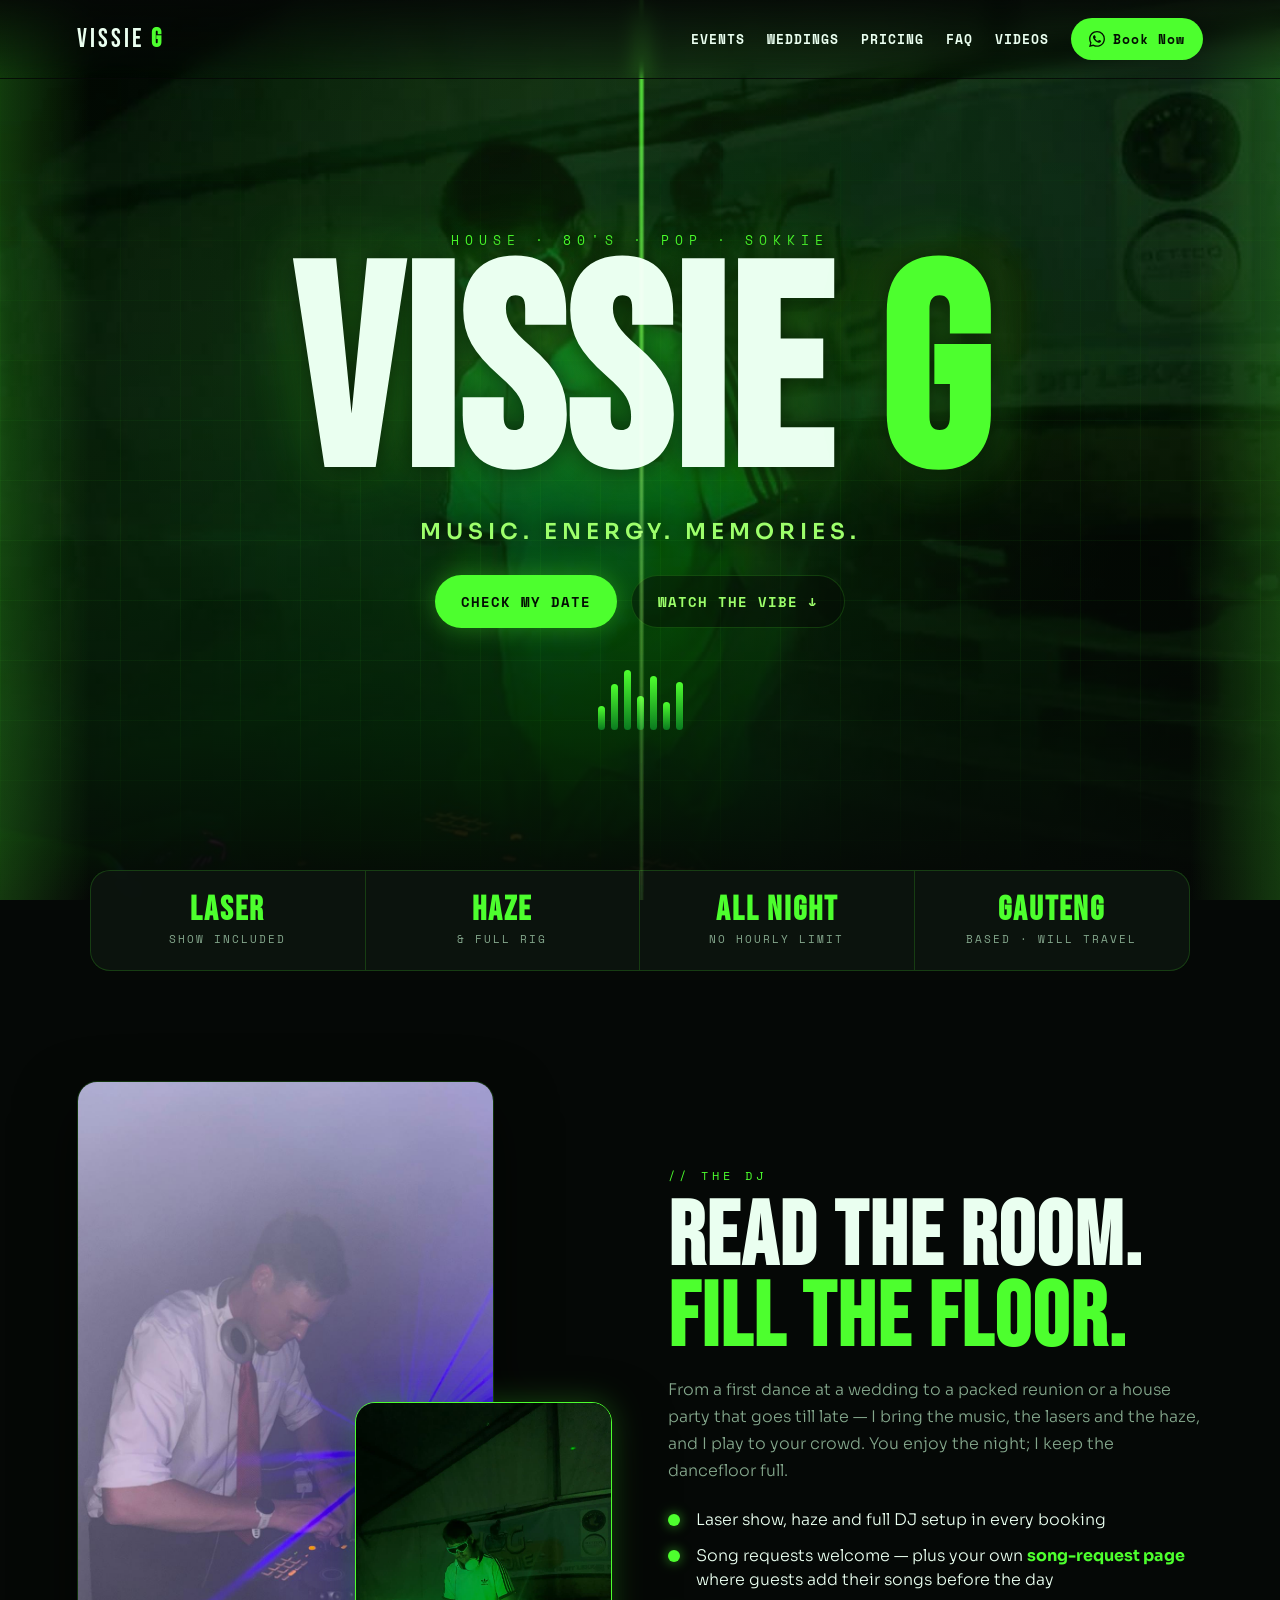
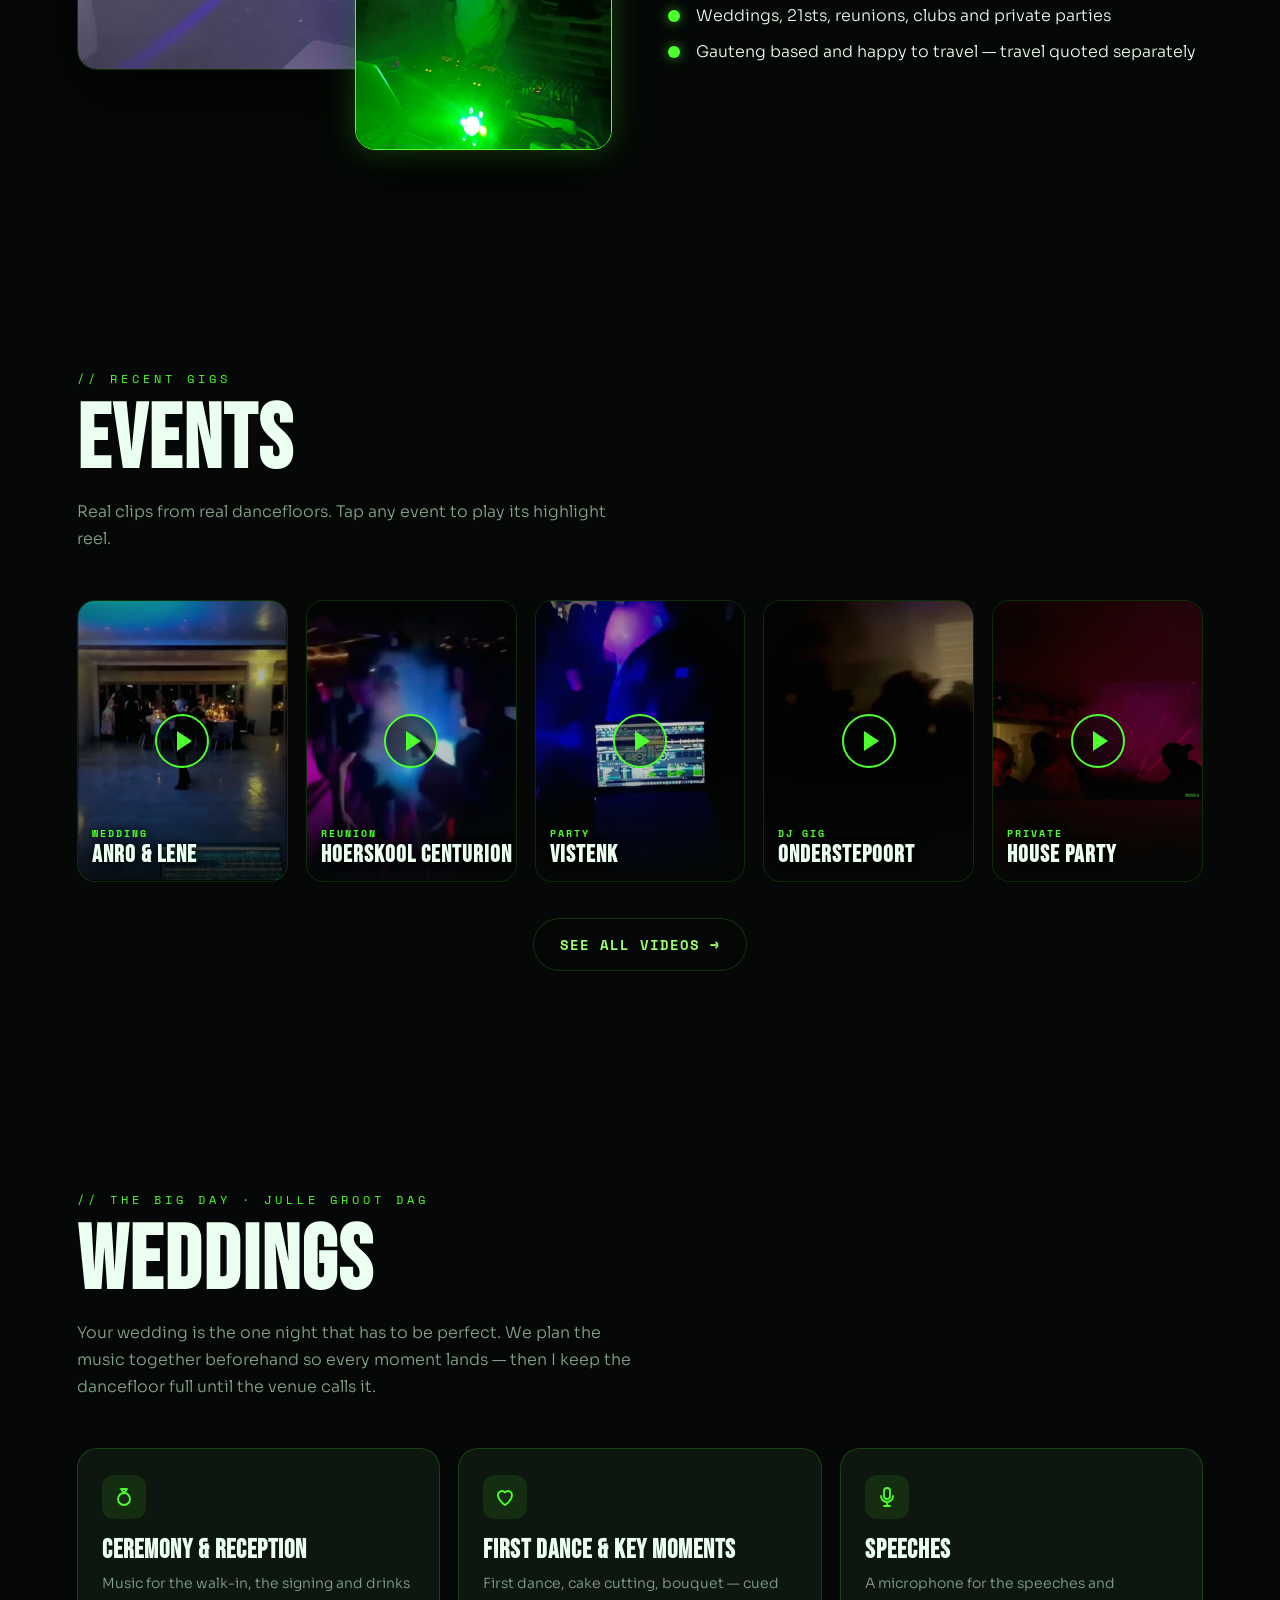
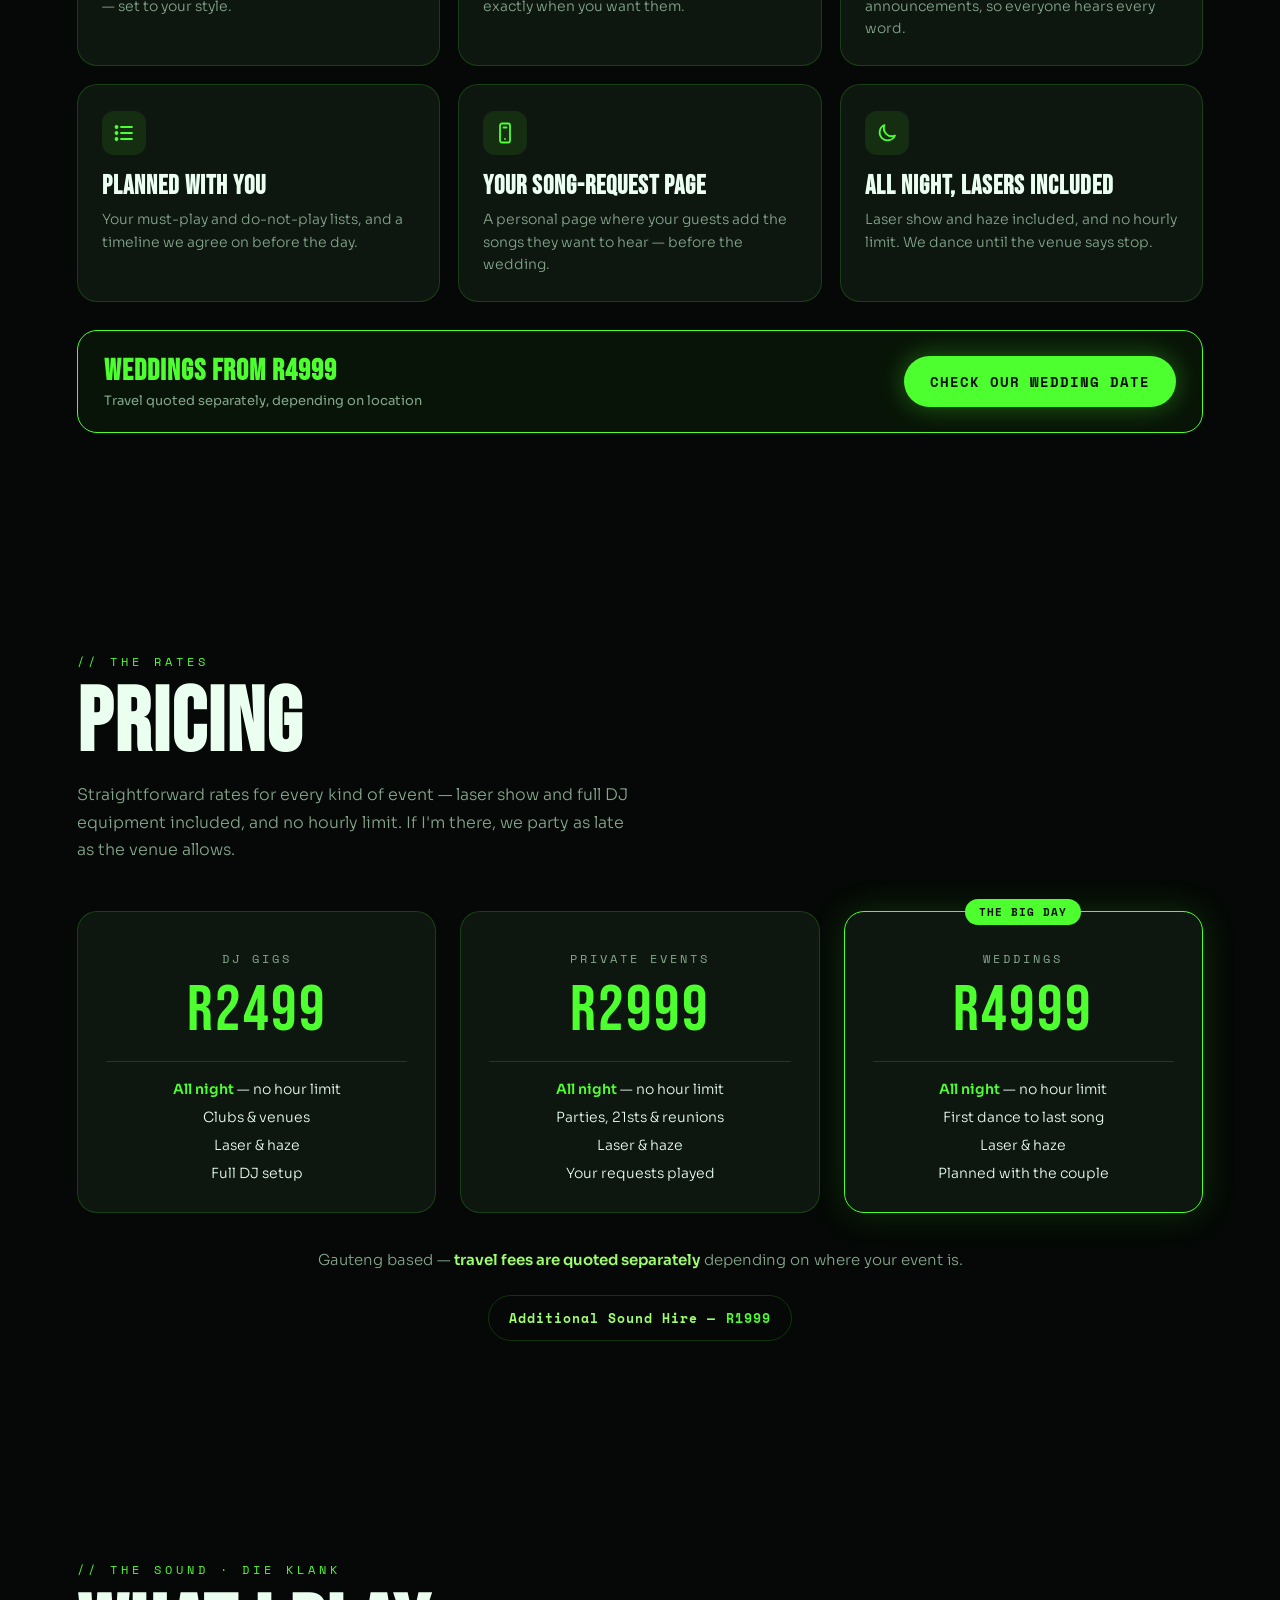
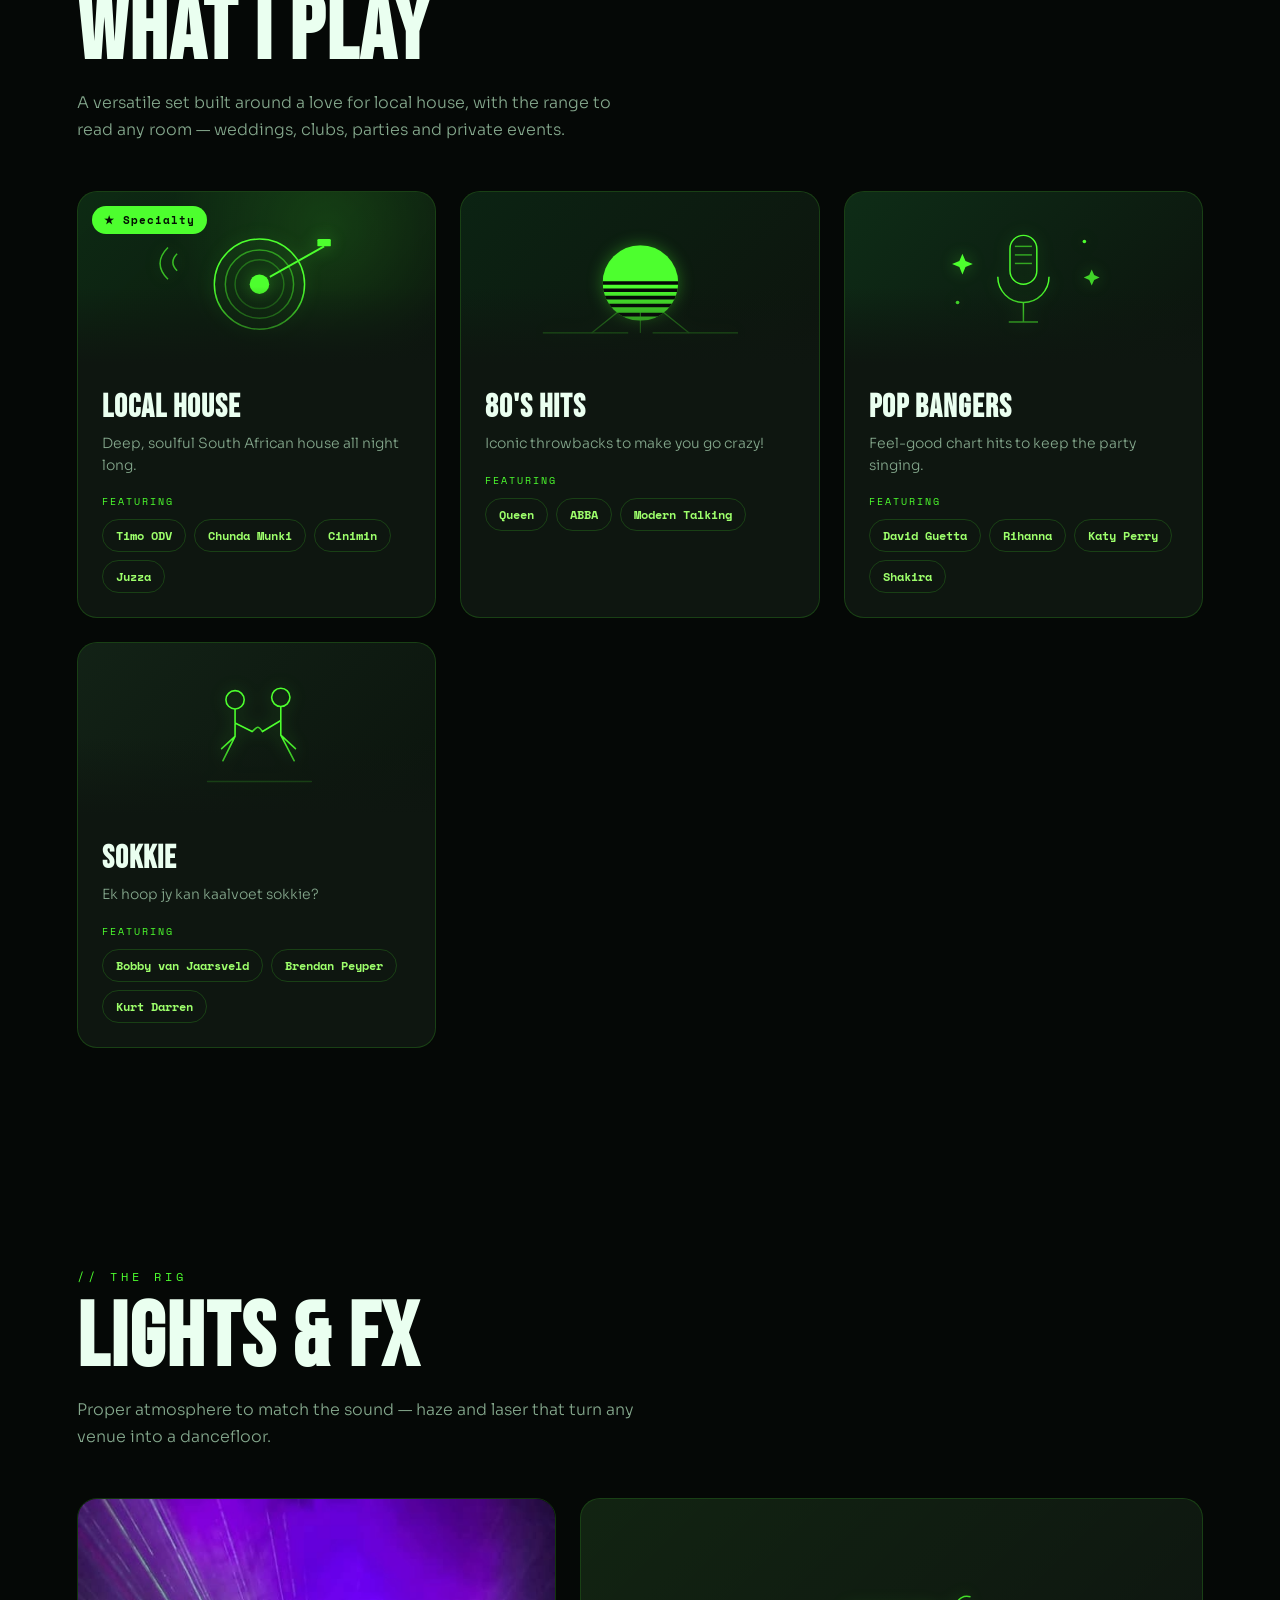
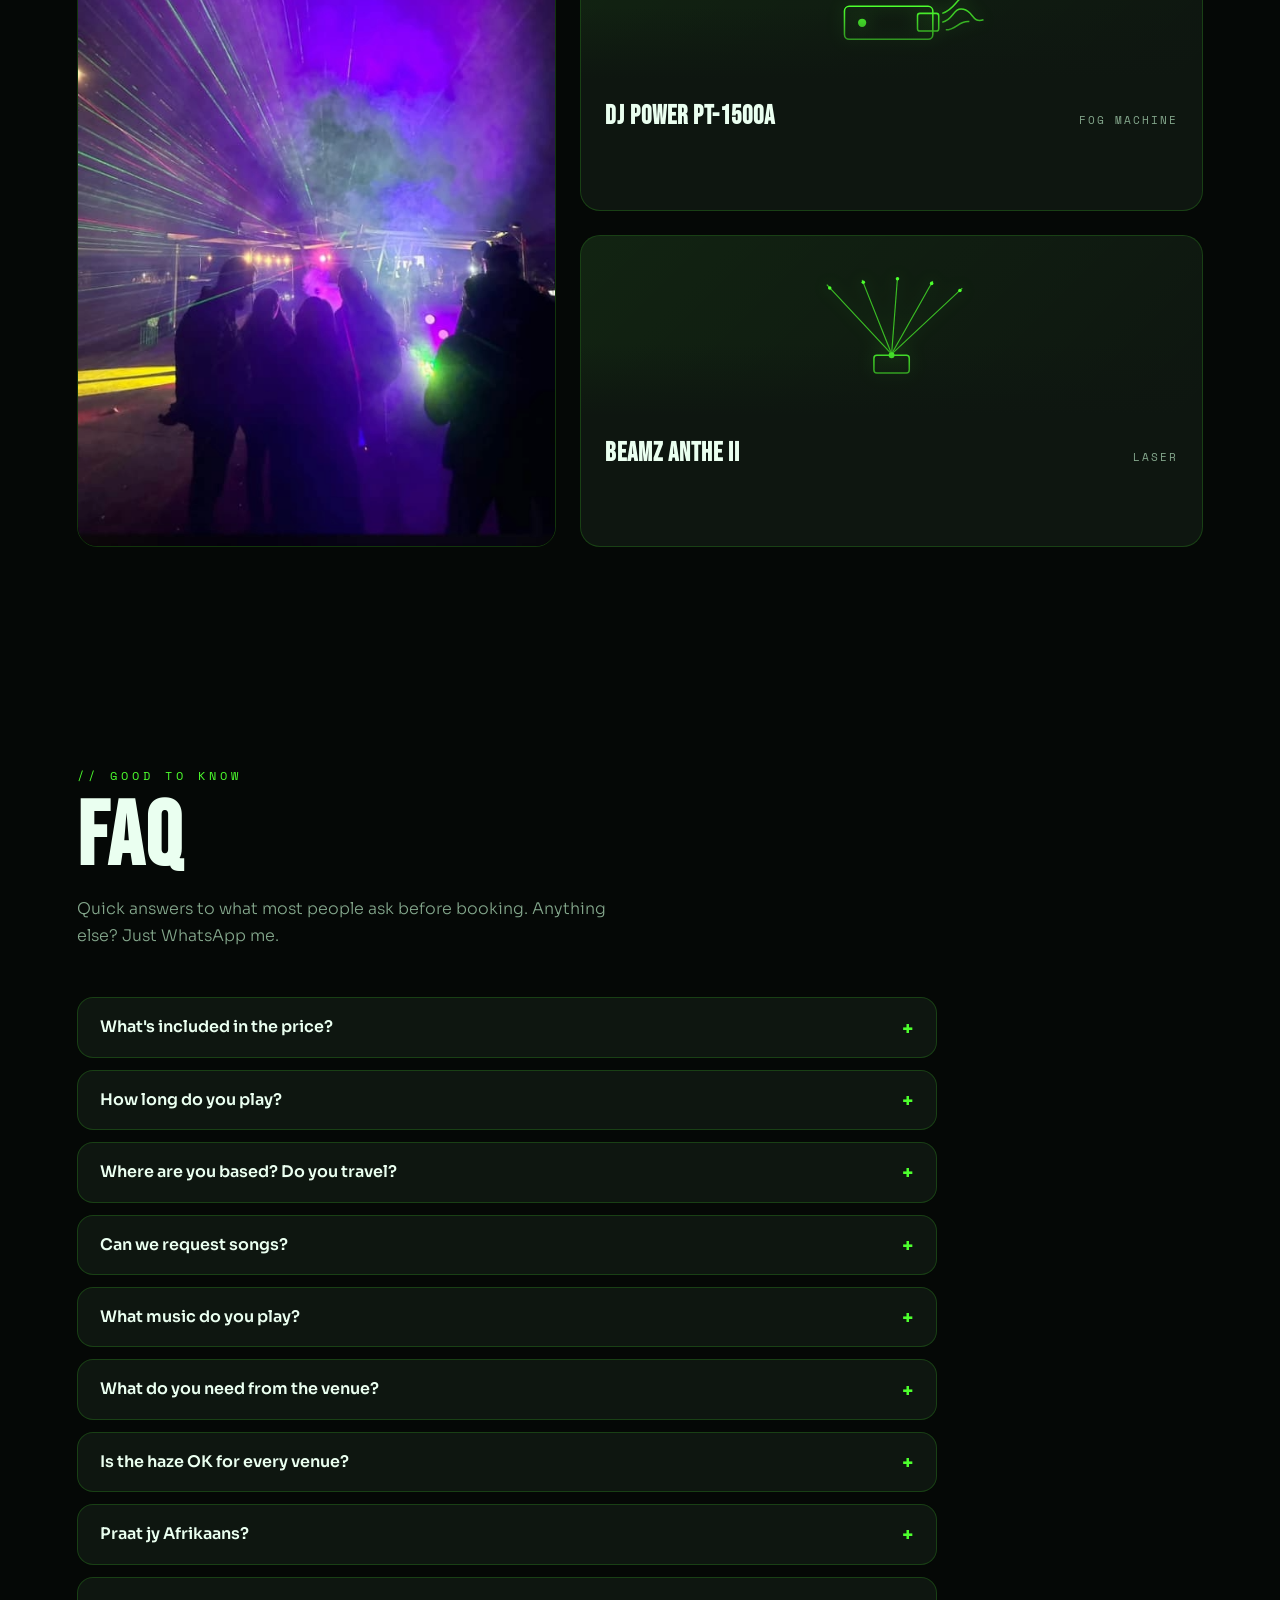
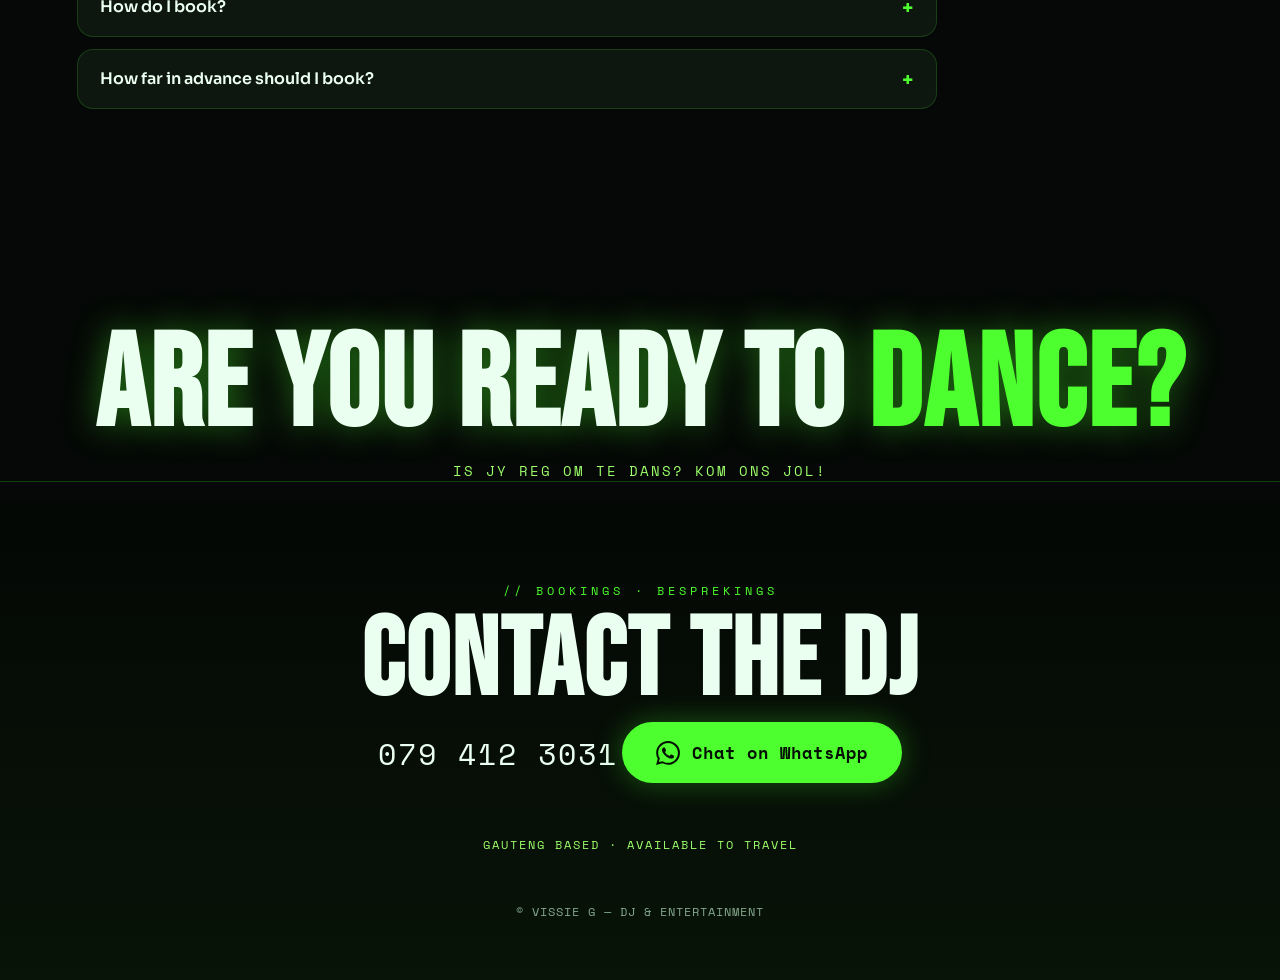
==== commit cbb05198: "Weddings section, song-request feature, Afrikaans touches, trimmed reunion clip - DJ-12: Weddings se" ====
--- a/index.html
+++ b/index.html
@@ -22,7 +22,7 @@
 <link rel="preconnect" href="https://fonts.gstatic.com" crossorigin>
 <link href="https://fonts.googleapis.com/css2?family=Bebas+Neue&family=Sora:wght@300;400;600;700&family=Space+Mono:wght@400;700&display=swap" rel="stylesheet">
 <link rel="stylesheet" href="style.css">
-<script type="application/ld+json">{"@context":"https://schema.org","@graph":[{"@type":"LocalBusiness","name":"Vissie G — DJ","url":"https://djvissieg.visserai.co.za/","image":"https://djvissieg.visserai.co.za/media/og.jpg","telephone":"+27794123031","areaServed":{"@type":"State","name":"Gauteng"},"address":{"@type":"PostalAddress","addressRegion":"Gauteng","addressCountry":"ZA"},"description":"DJ for weddings, private parties, reunions and club gigs. Laser and haze included. Gauteng based, open to travel."},{"@type":"FAQPage","mainEntity":[{"@type":"Question","name":"What's included in the price?","acceptedAnswer":{"@type":"Answer","text":"Every booking includes the full DJ setup, the laser show and haze. For bigger venues that need more volume, additional sound hire is available for R1999."}},{"@type":"Question","name":"How long do you play?","acceptedAnswer":{"@type":"Answer","text":"There's no hourly limit. If I'm there, we go all night — as late as your venue allows and for as long as the dancefloor keeps going."}},{"@type":"Question","name":"Where are you based? Do you travel?","acceptedAnswer":{"@type":"Answer","text":"I'm based in Gauteng and happy to travel. Travel fees are quoted separately, depending on where your event is."}},{"@type":"Question","name":"Can we request songs?","acceptedAnswer":{"@type":"Answer","text":"Yes, please! Send your must-play songs (and anything you don't want to hear) before the event, and requests on the night are welcome too."}},{"@type":"Question","name":"What music do you play?","acceptedAnswer":{"@type":"Answer","text":"Local house is my specialty, plus 80's hits, pop bangers and sokkie. I read the room and mix it to suit your crowd."}},{"@type":"Question","name":"What do you need from the venue?","acceptedAnswer":{"@type":"Answer","text":"Space for the DJ setup and access to power close by. I'll arrive early to set up and sound-check, and we'll confirm the details with you or the venue beforehand."}},{"@type":"Question","name":"Is the haze OK for every venue?","acceptedAnswer":{"@type":"Answer","text":"Some venues have smoke detectors, so it's worth checking with them. The haze can be turned down or switched off if needed."}},{"@type":"Question","name":"How do I book?","acceptedAnswer":{"@type":"Answer","text":"Send a WhatsApp with your date, venue, type of event and rough guest count. I'll confirm availability and send you a quote."}},{"@type":"Question","name":"How far in advance should I book?","acceptedAnswer":{"@type":"Answer","text":"As early as possible — weekends fill up fast, especially for weddings."}}]}]}</script>
+<script type="application/ld+json">{"@context":"https://schema.org","@graph":[{"@type":"LocalBusiness","name":"Vissie G — DJ","url":"https://djvissieg.visserai.co.za/","image":"https://djvissieg.visserai.co.za/media/og.jpg","telephone":"+27794123031","areaServed":{"@type":"State","name":"Gauteng"},"address":{"@type":"PostalAddress","addressRegion":"Gauteng","addressCountry":"ZA"},"description":"DJ for weddings, private parties, reunions and club gigs. Laser and haze included. Gauteng based, open to travel."},{"@type":"FAQPage","mainEntity":[{"@type":"Question","name":"What's included in the price?","acceptedAnswer":{"@type":"Answer","text":"Every booking includes the full DJ setup, the laser show and haze. For bigger venues that need more volume, additional sound hire is available for R1999."}},{"@type":"Question","name":"How long do you play?","acceptedAnswer":{"@type":"Answer","text":"There's no hourly limit. If I'm there, we go all night — as late as your venue allows and for as long as the dancefloor keeps going."}},{"@type":"Question","name":"Where are you based? Do you travel?","acceptedAnswer":{"@type":"Answer","text":"I'm based in Gauteng and happy to travel. Travel fees are quoted separately, depending on where your event is."}},{"@type":"Question","name":"Can we request songs?","acceptedAnswer":{"@type":"Answer","text":"Yes, please! Send your must-play songs (and anything you don't want to hear) before the event, and requests on the night are welcome too. I can also set up a personal song-request page your guests can use before the day. I can also set up a personal song-request page your guests can use before the day."}},{"@type":"Question","name":"What music do you play?","acceptedAnswer":{"@type":"Answer","text":"Local house is my specialty, plus 80's hits, pop bangers and sokkie. I read the room and mix it to suit your crowd."}},{"@type":"Question","name":"What do you need from the venue?","acceptedAnswer":{"@type":"Answer","text":"Space for the DJ setup and access to power close by. I'll arrive early to set up and sound-check, and we'll confirm the details with you or the venue beforehand."}},{"@type":"Question","name":"Is the haze OK for every venue?","acceptedAnswer":{"@type":"Answer","text":"Some venues have smoke detectors, so it's worth checking with them. The haze can be turned down or switched off if needed."}},{"@type":"Question","name":"Praat jy Afrikaans?","acceptedAnswer":{"@type":"Answer","text":"Ja, natuurlik! Afrikaans of English — en ek hoop jy kan kaalvoet sokkie."}},{"@type":"Question","name":"How do I book?","acceptedAnswer":{"@type":"Answer","text":"Send a WhatsApp with your date, venue, type of event and rough guest count. I'll confirm availability and send you a quote."}},{"@type":"Question","name":"How far in advance should I book?","acceptedAnswer":{"@type":"Answer","text":"As early as possible — weekends fill up fast, especially for weddings."}}]}]}</script>
 </head>
 <body>
 
@@ -39,6 +39,7 @@
   <a class="brand" href="index.html">VISSIE<b> G</b></a>
   <nav class="nav">
     <a class="nav-link hide-sm" href="#events">Events</a>
+    <a class="nav-link hide-sm" href="#weddings">Weddings</a>
     <a class="nav-link hide-sm" href="#pricing">Pricing</a>
     <a class="nav-link hide-sm" href="#faq">FAQ</a>
     <a class="nav-link" href="videos.html">Videos</a>
@@ -80,7 +81,7 @@
       <p>From a first dance at a wedding to a packed reunion or a house party that goes till late &mdash; I bring the music, the lasers and the haze, and I play to your crowd. You enjoy the night; I keep the dancefloor full.</p>
       <ul class="ticks">
         <li>Laser show, haze and full DJ setup in every booking</li>
-        <li>Song requests welcome &mdash; send your must-plays beforehand</li>
+        <li>Song requests welcome &mdash; plus your own <b class="neon">song-request page</b> where guests add their songs before the day</li>
         <li>Weddings, 21sts, reunions, clubs and private parties</li>
         <li>Gauteng based and happy to travel &mdash; travel quoted separately</li>
       </ul>
@@ -122,6 +123,26 @@
     </div>
   </div>
   <p class="more"><a class="btn-ghost" href="videos.html">See all videos &rarr;</a></p>
+</section>
+
+<section class="block" id="weddings">
+  <div class="sec-head">
+    <div class="lbl">// The Big Day &middot; Julle groot dag</div>
+    <h2>Weddings</h2>
+    <p>Your wedding is the one night that has to be perfect. We plan the music together beforehand so every moment lands &mdash; then I keep the dancefloor full until the venue calls it.</p>
+  </div>
+  <div class="w-grid">
+      <div class="w-card"><div class="w-ico" aria-hidden="true"><svg viewBox="0 0 24 24"><circle cx="12" cy="14" r="6"/><path d="M9 4h6l-3 4z"/></svg></div><h4>Ceremony &amp; reception</h4><p>Music for the walk-in, the signing and drinks &mdash; set to your style.</p></div>
+      <div class="w-card"><div class="w-ico" aria-hidden="true"><svg viewBox="0 0 24 24"><path d="M12 20s-7-4.4-7-10a4 4 0 017-2.6A4 4 0 0119 10c0 5.6-7 10-7 10z"/></svg></div><h4>First dance &amp; key moments</h4><p>First dance, cake cutting, bouquet &mdash; cued exactly when you want them.</p></div>
+      <div class="w-card"><div class="w-ico" aria-hidden="true"><svg viewBox="0 0 24 24"><rect x="9" y="3" width="6" height="11" rx="3"/><path d="M6 11a6 6 0 0012 0M12 17v4M9 21h6"/></svg></div><h4>Speeches</h4><p>A microphone for the speeches and announcements, so everyone hears every word.</p></div>
+      <div class="w-card"><div class="w-ico" aria-hidden="true"><svg viewBox="0 0 24 24"><path d="M9 6h11M9 12h11M9 18h11"/><circle cx="4.5" cy="6" r="1"/><circle cx="4.5" cy="12" r="1"/><circle cx="4.5" cy="18" r="1"/></svg></div><h4>Planned with you</h4><p>Your must-play and do-not-play lists, and a timeline we agree on before the day.</p></div>
+      <div class="w-card"><div class="w-ico" aria-hidden="true"><svg viewBox="0 0 24 24"><rect x="7" y="2.5" width="10" height="19" rx="2"/><path d="M10.5 6.5h3M12 18h.01"/></svg></div><h4>Your song-request page</h4><p>A personal page where your guests add the songs they want to hear &mdash; before the wedding.</p></div>
+      <div class="w-card"><div class="w-ico" aria-hidden="true"><svg viewBox="0 0 24 24"><path d="M20 14.5A8 8 0 019.5 4 8 8 0 1020 14.5z"/></svg></div><h4>All night, lasers included</h4><p>Laser show and haze included, and no hourly limit. We dance until the venue says stop.</p></div>
+  </div>
+  <div class="w-cta">
+    <div><b>Weddings from R4999</b><span>Travel quoted separately, depending on location</span></div>
+    <a class="btn-solid" href="https://wa.me/27794123031?text=Hi%20Vissie%20G%2C%20we're%20getting%20married%20and%20would%20like%20to%20check%20your%20availability." target="_blank" rel="noopener">Check our wedding date</a>
+  </div>
 </section>
 
 <section class="block" id="pricing">
@@ -154,7 +175,7 @@
 
 <section class="block" id="sounds">
   <div class="sec-head">
-    <div class="lbl">// The Sound</div>
+    <div class="lbl">// The Sound &middot; Die klank</div>
     <h2>What I Play</h2>
     <p>A versatile set built around a love for local house, with the range to read any room &mdash; weddings, clubs, parties and private events.</p>
   </div>
@@ -265,6 +286,7 @@
     <details><summary>What music do you play?</summary><p>Local house is my specialty, plus 80's hits, pop bangers and sokkie. I read the room and mix it to suit your crowd.</p></details>
     <details><summary>What do you need from the venue?</summary><p>Space for the DJ setup and access to power close by. I'll arrive early to set up and sound-check, and we'll confirm the details with you or the venue beforehand.</p></details>
     <details><summary>Is the haze OK for every venue?</summary><p>Some venues have smoke detectors, so it's worth checking with them. The haze can be turned down or switched off if needed.</p></details>
+    <details><summary>Praat jy Afrikaans?</summary><p>Ja, natuurlik! Afrikaans of English &mdash; en ek hoop jy kan kaalvoet sokkie.</p></details>
     <details><summary>How do I book?</summary><p>Send a WhatsApp with your date, venue, type of event and rough guest count. I'll confirm availability and send you a quote.</p></details>
     <details><summary>How far in advance should I book?</summary><p>As early as possible &mdash; weekends fill up fast, especially for weddings.</p></details>
   </div>
@@ -272,10 +294,11 @@
 
 <section class="cta-band">
   <h2>Are you ready to <span>dance?</span></h2>
+  <p class="af">Is jy reg om te dans? Kom ons jol!</p>
 </section>
 
 <footer id="contact">
-  <div class="lbl">// Bookings</div>
+  <div class="lbl">// Bookings &middot; Besprekings</div>
   <h2>Contact The DJ</h2>
   <a class="phone" href="tel:+27794123031">079 412 3031</a>
   <a class="wa-big" href="https://wa.me/27794123031?text=Hi%20Vissie%20G%2C%20I'd%20like%20to%20book%20you%20for%20an%20event." target="_blank" rel="noopener">
--- a/style.css
+++ b/style.css
@@ -231,3 +231,19 @@
   .faq details p{padding:0 22px 20px;color:var(--muted);font-weight:300;line-height:1.7}
   .pc-list li b{color:var(--neon);font-weight:600}
   footer .area{margin-top:26px;font-family:'Space Mono';font-size:12px;letter-spacing:2px;text-transform:uppercase;color:var(--neon-soft)}
+
+  /* ===== Weddings ===== */
+  .w-grid{display:grid;grid-template-columns:repeat(3,1fr);gap:18px}
+  @media(max-width:960px){.w-grid{grid-template-columns:repeat(2,1fr)}}
+  @media(max-width:600px){.w-grid{grid-template-columns:1fr}}
+  .w-card{border:1px solid var(--line);border-radius:20px;background:var(--panel);padding:26px 24px;transition:.3s}
+  .w-card:hover{border-color:var(--neon);transform:translateY(-4px);box-shadow:0 0 26px rgba(77,255,46,.14)}
+  .w-ico{width:44px;height:44px;border-radius:12px;display:grid;place-items:center;background:rgba(77,255,46,.1);margin-bottom:16px}
+  .w-ico svg{width:24px;height:24px;fill:none;stroke:var(--neon);stroke-width:1.8;stroke-linecap:round;stroke-linejoin:round}
+  .w-card h4{font-family:'Bebas Neue';font-size:26px;letter-spacing:1px}
+  .w-card p{color:var(--muted);font-weight:300;font-size:14px;line-height:1.6;margin-top:6px}
+  .w-cta{margin-top:28px;display:flex;align-items:center;justify-content:space-between;gap:18px;flex-wrap:wrap;border:1px solid var(--neon);border-radius:20px;padding:22px 26px;background:rgba(77,255,46,.05)}
+  .w-cta b{display:block;font-family:'Bebas Neue';font-size:30px;letter-spacing:1px;color:var(--neon)}
+  .w-cta span{font-size:13px;color:var(--muted)}
+  .cta-band .af{margin-top:14px;font-family:'Space Mono';font-size:14px;letter-spacing:2px;text-transform:uppercase;color:var(--neon-soft)}
+  @media(max-width:860px){.nav{gap:16px}.nav-link{font-size:12px}}
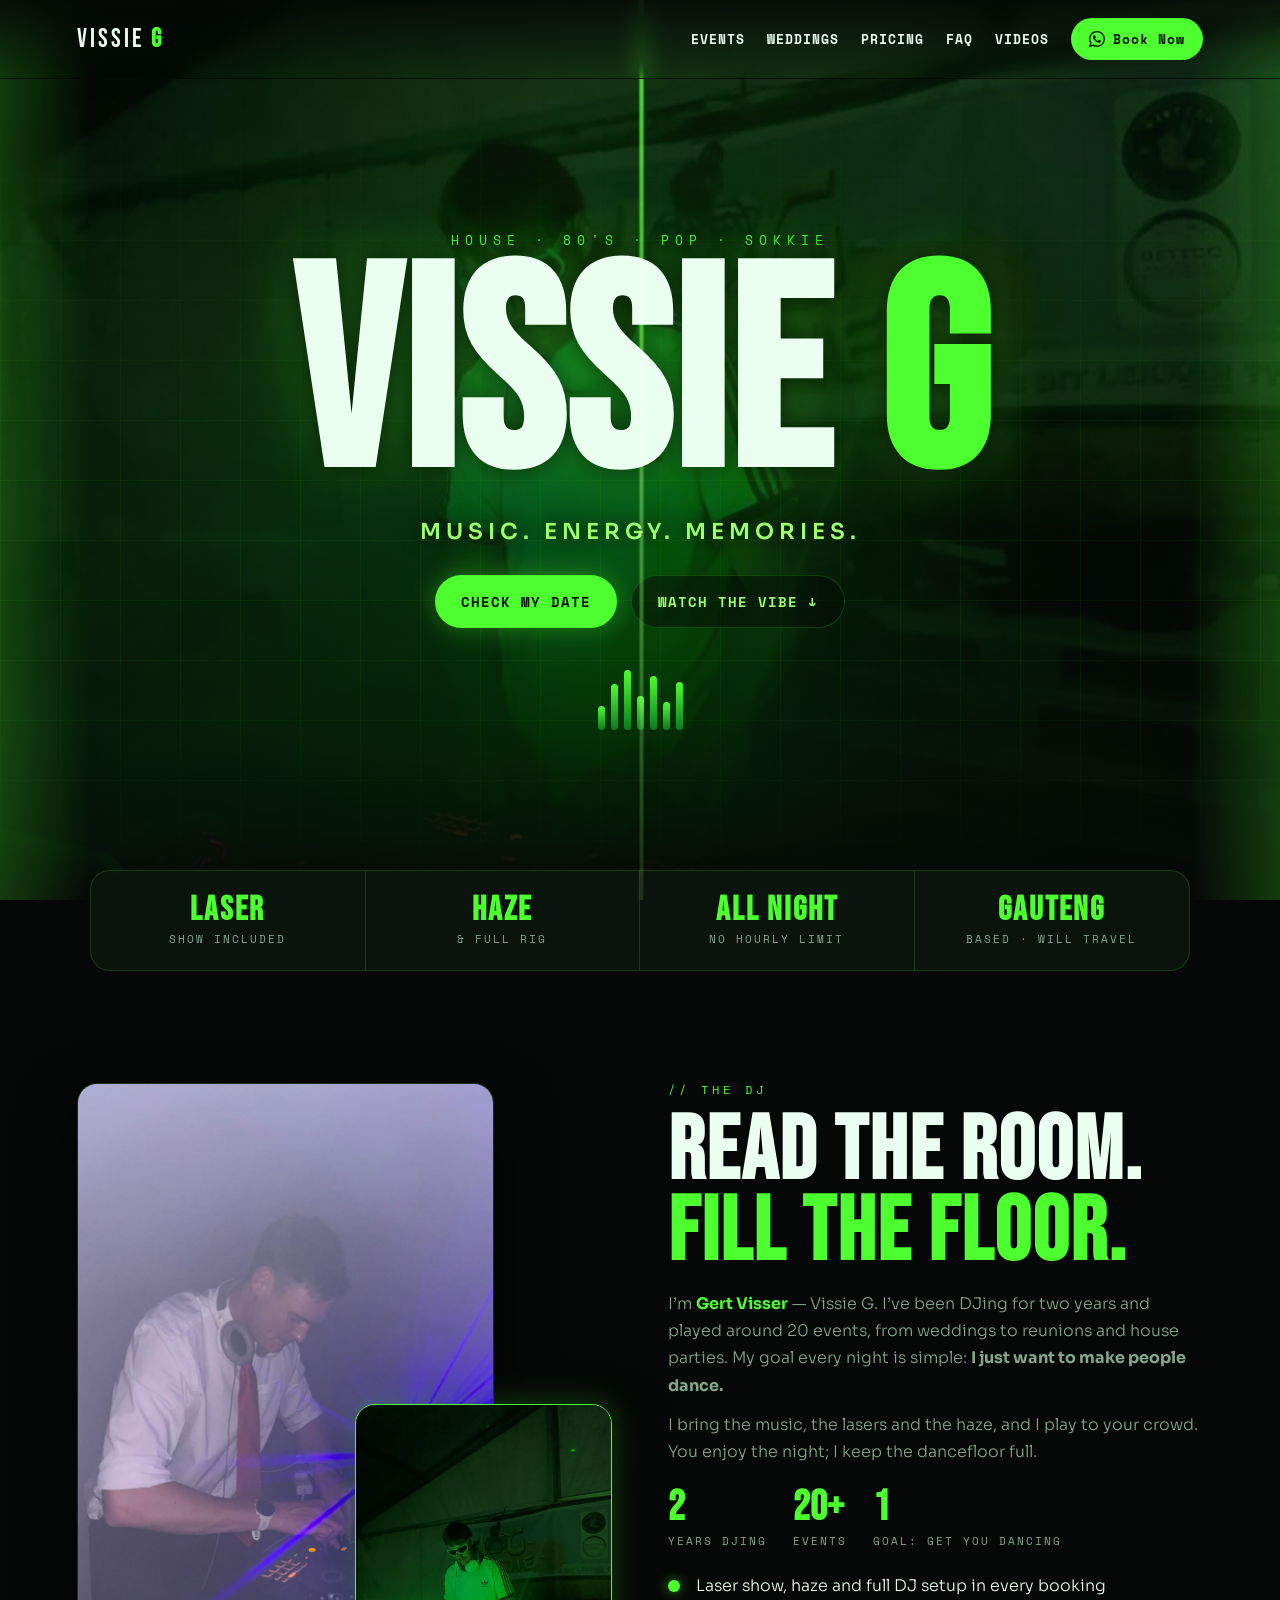
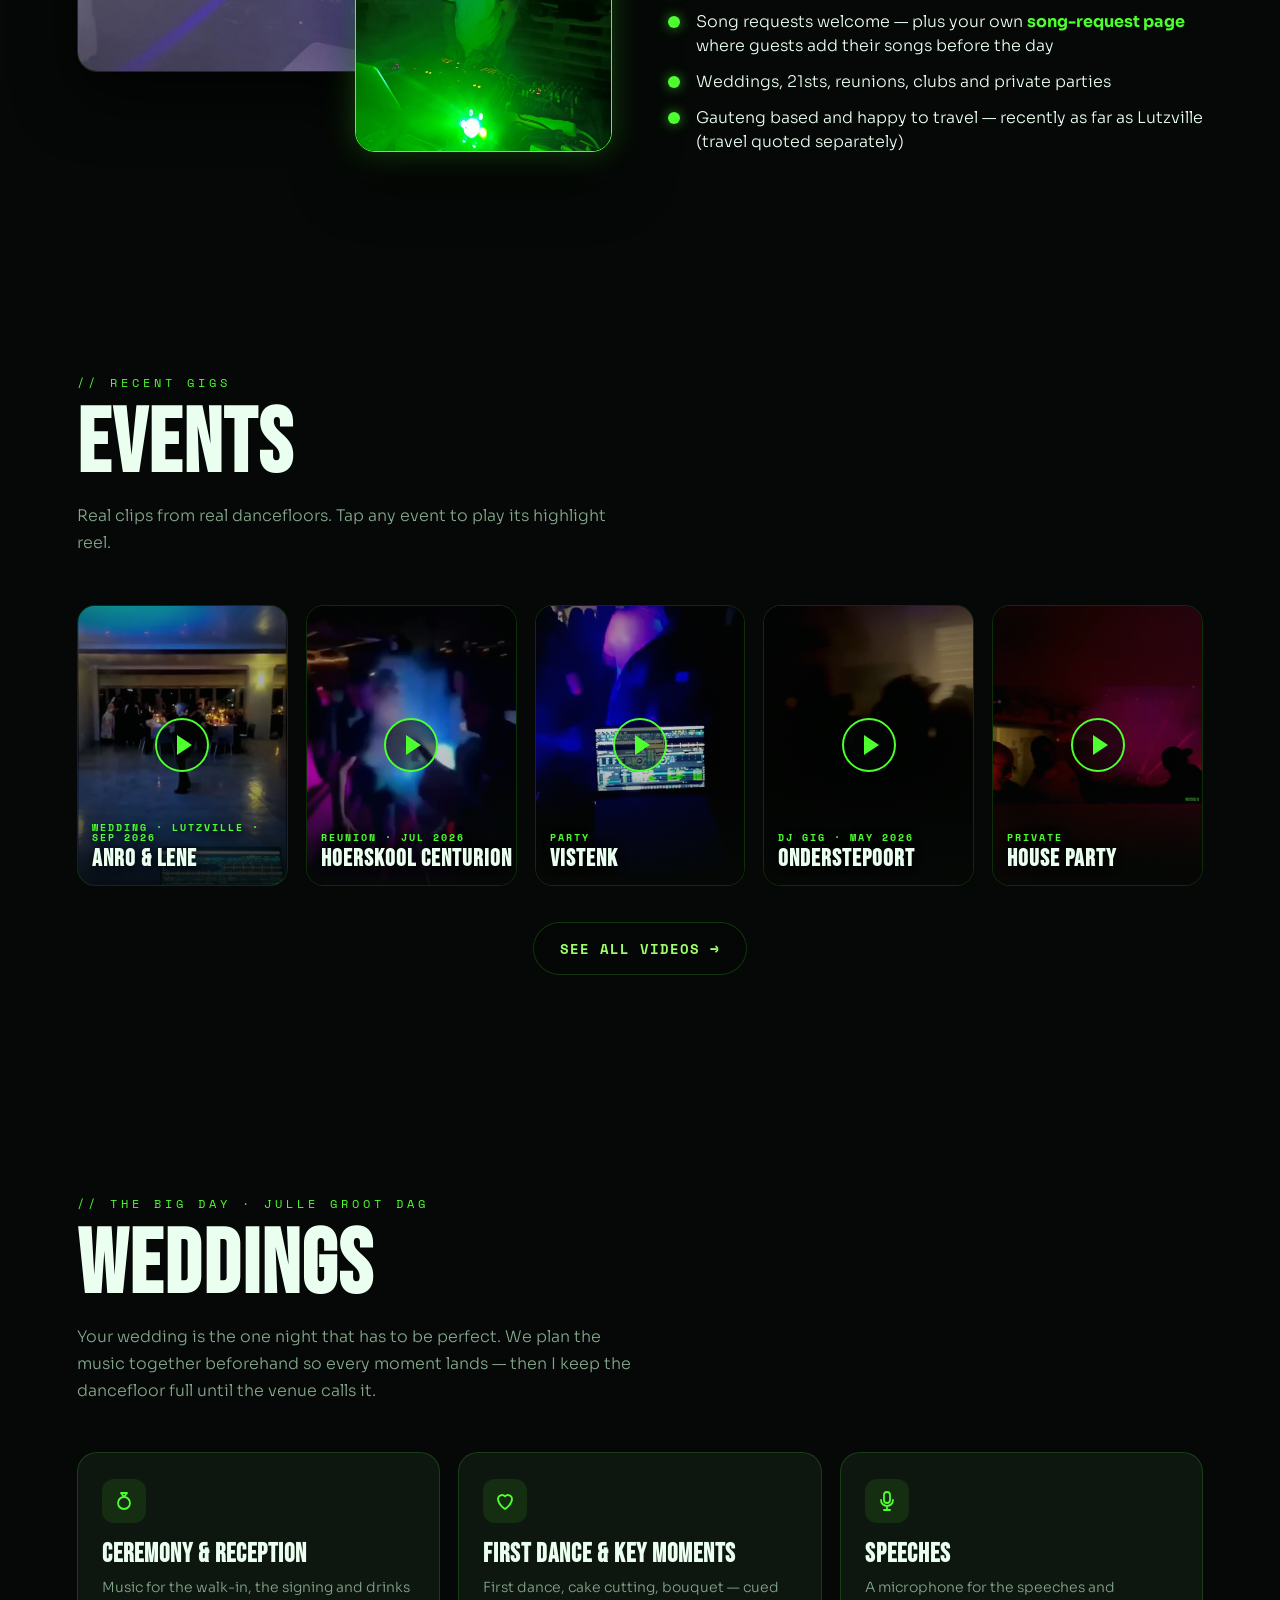
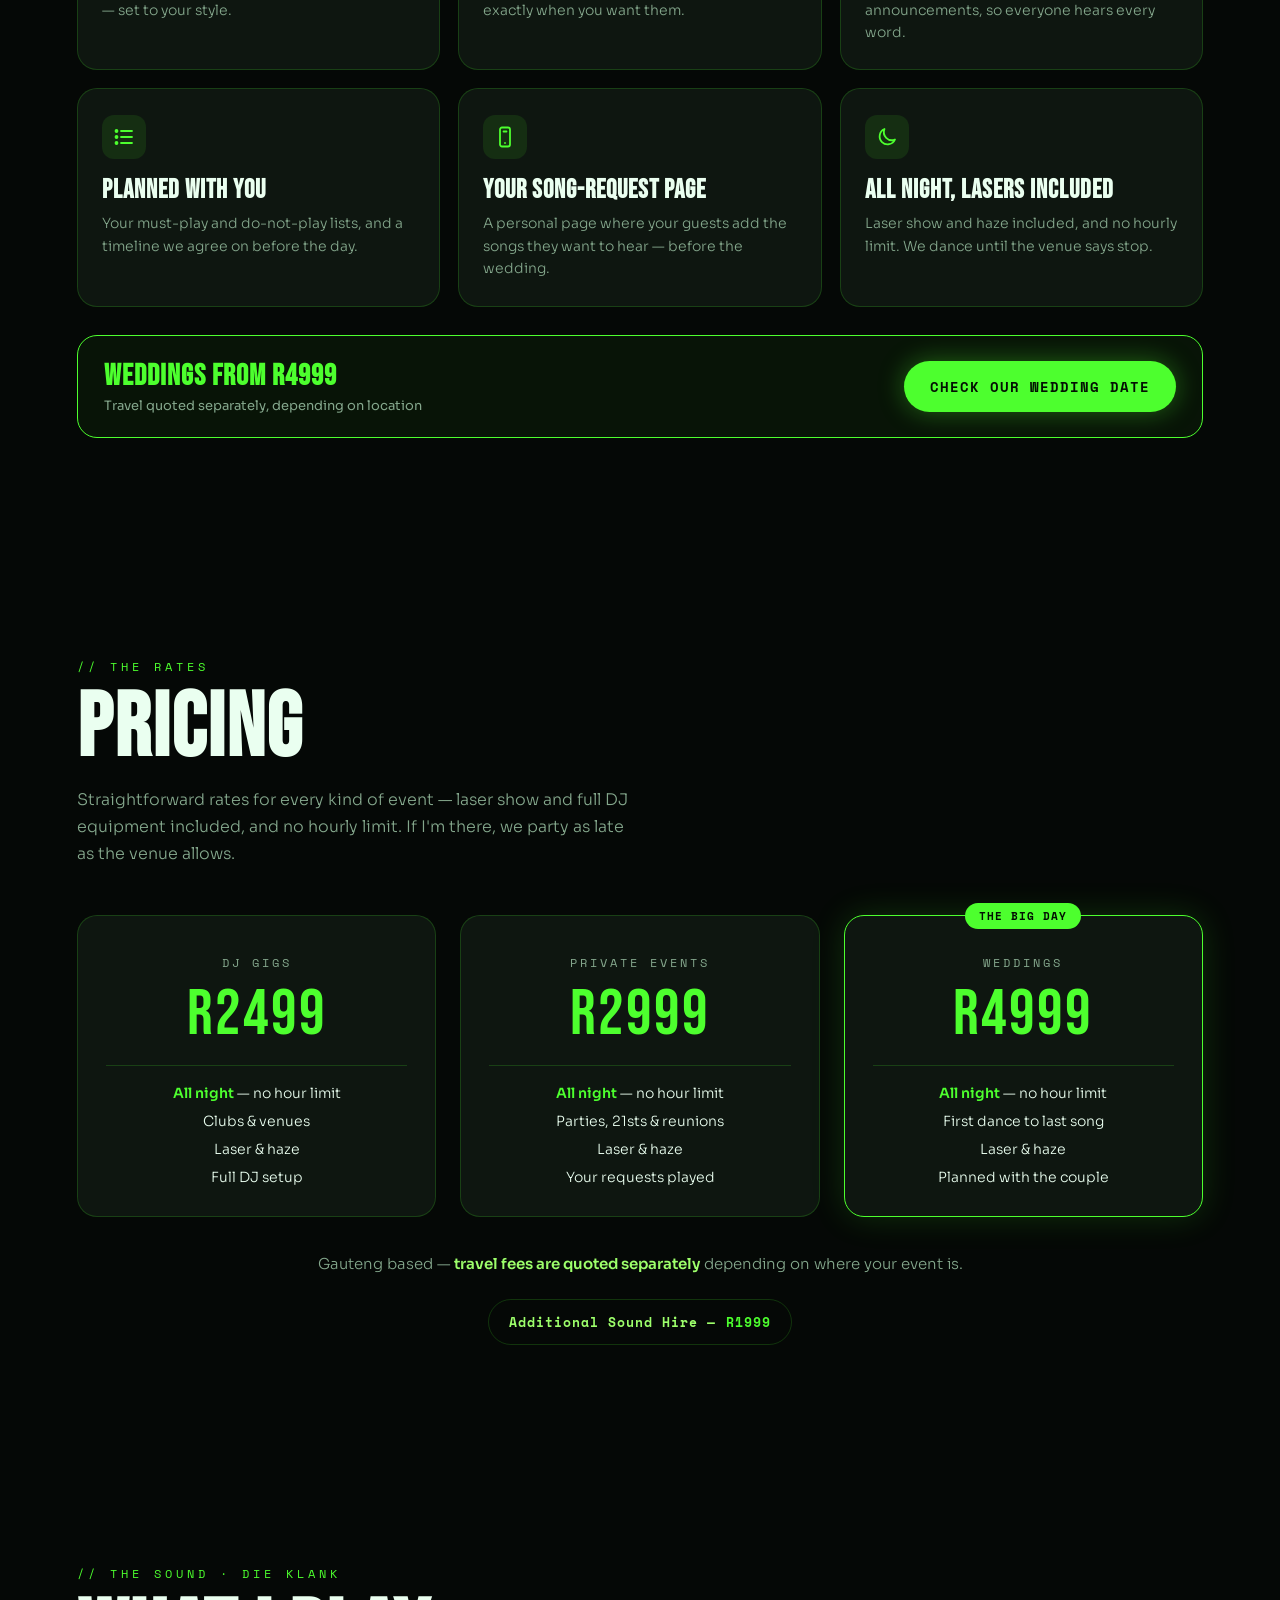
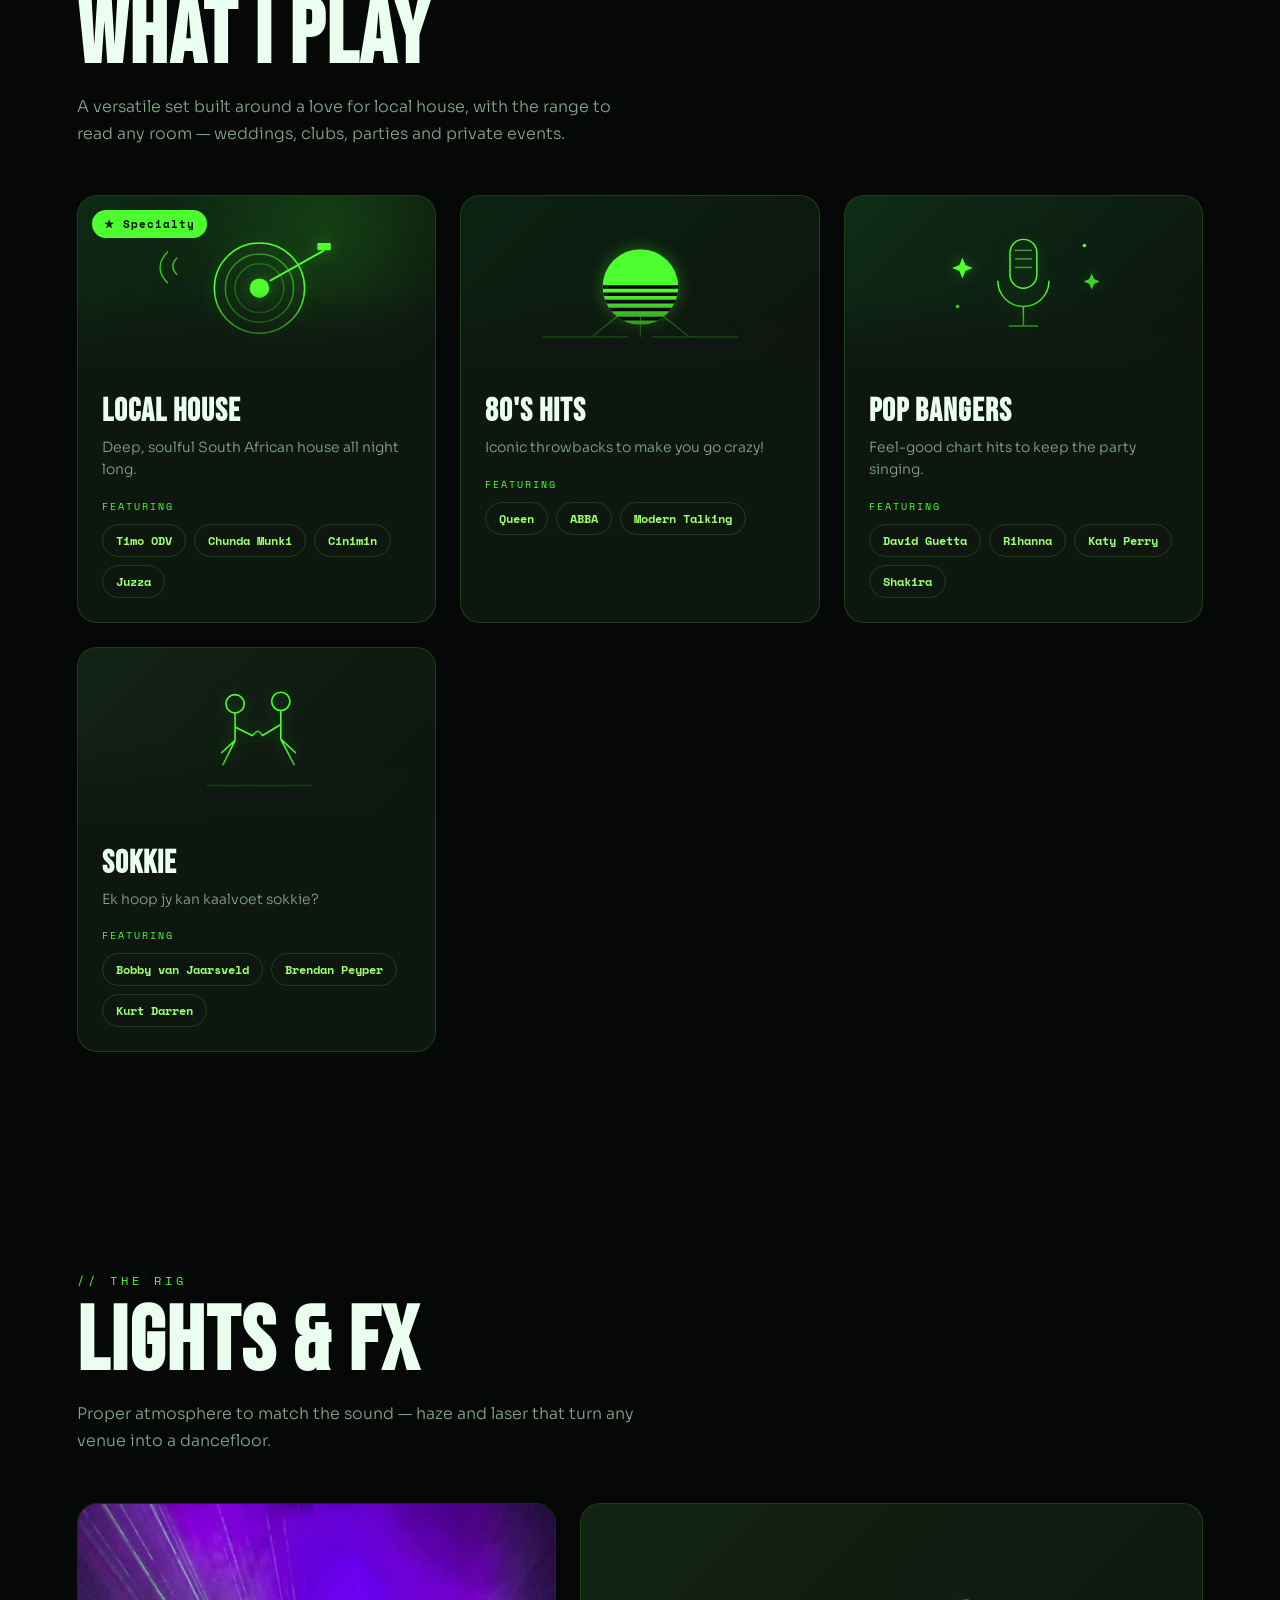
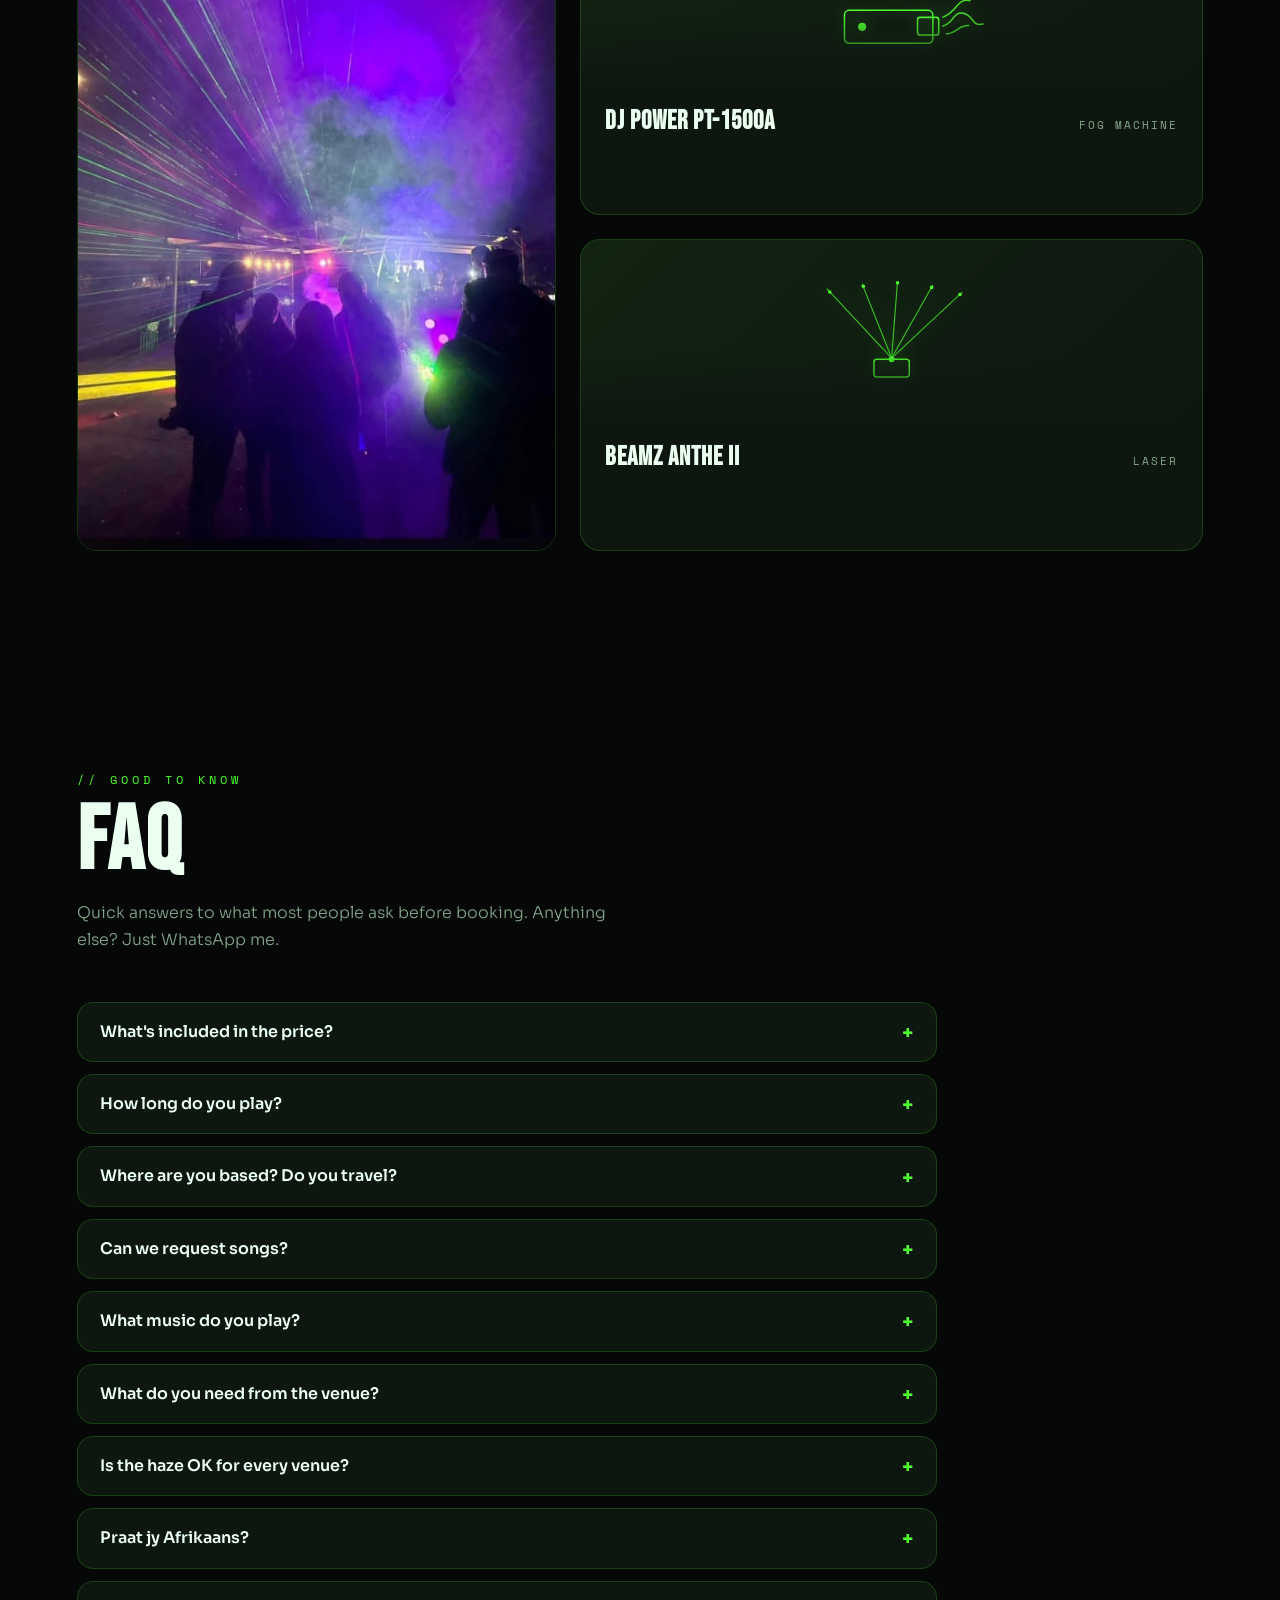
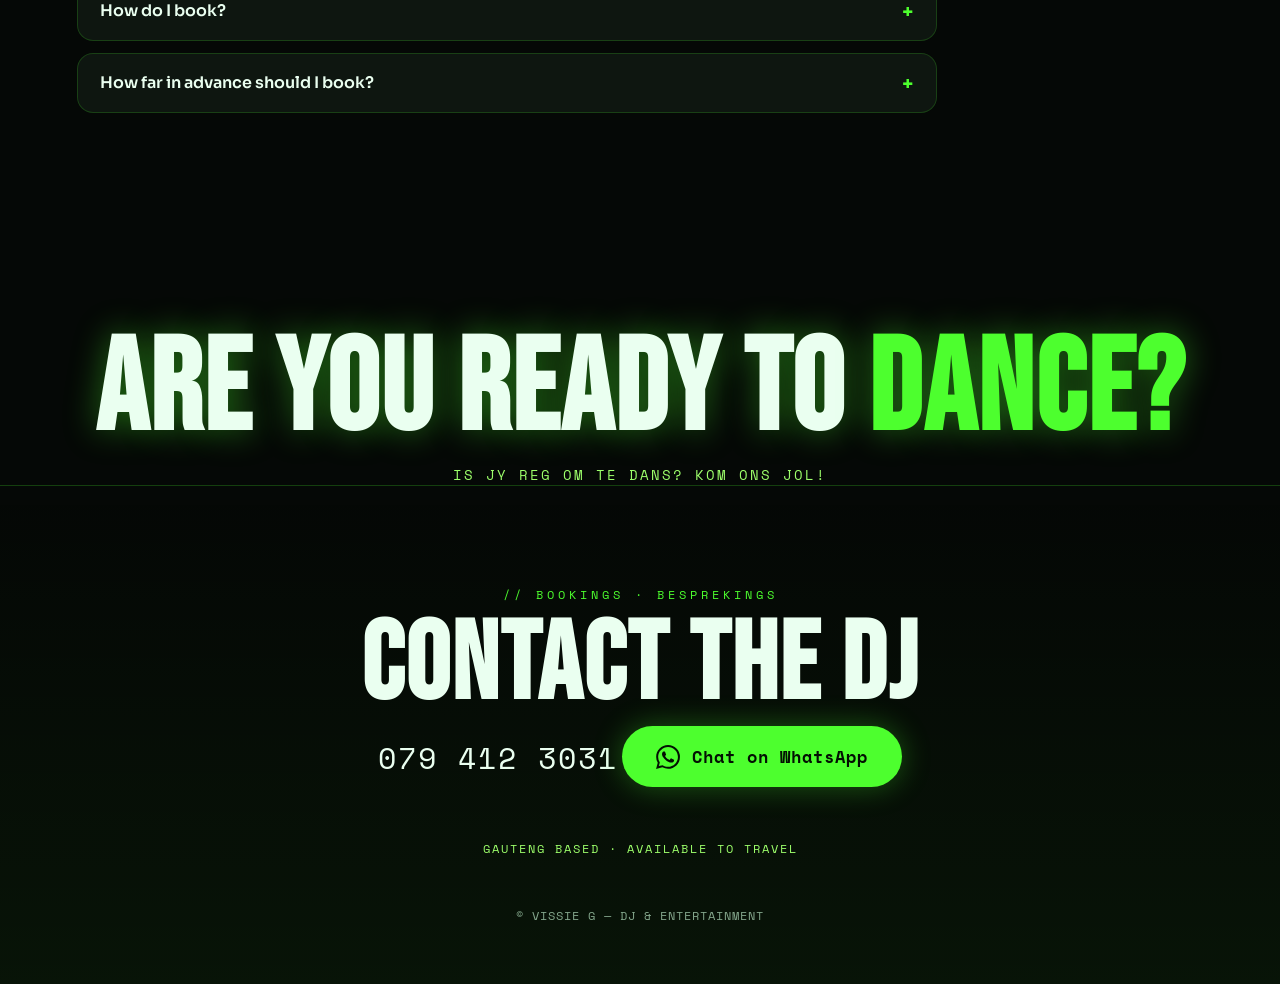
==== commit b4292ce0: "About Gert, event dates/venues, new logo icons - DJ-07: About now introduces Gert Visser, 2 years, ~" ====
--- a/index.html
+++ b/index.html
@@ -17,12 +17,13 @@
 <meta name="twitter:card" content="summary_large_image">
 <meta name="twitter:image" content="https://djvissieg.visserai.co.za/media/og.jpg">
 <link rel="canonical" href="https://djvissieg.visserai.co.za/">
-<link rel="icon" href="data:image/svg+xml,%3Csvg xmlns='http://www.w3.org/2000/svg' viewBox='0 0 64 64'%3E%3Crect width='64' height='64' rx='14' fill='%23050806'/%3E%3Ctext x='32' y='46' font-family='Impact,sans-serif' font-size='40' text-anchor='middle' fill='%234dff2e'%3EG%3C/text%3E%3C/svg%3E">
+<link rel="icon" type="image/png" sizes="48x48" href="media/favicon-48.png">
+<link rel="apple-touch-icon" href="media/apple-touch-icon.png">
 <link rel="preconnect" href="https://fonts.googleapis.com">
 <link rel="preconnect" href="https://fonts.gstatic.com" crossorigin>
 <link href="https://fonts.googleapis.com/css2?family=Bebas+Neue&family=Sora:wght@300;400;600;700&family=Space+Mono:wght@400;700&display=swap" rel="stylesheet">
 <link rel="stylesheet" href="style.css">
-<script type="application/ld+json">{"@context":"https://schema.org","@graph":[{"@type":"LocalBusiness","name":"Vissie G — DJ","url":"https://djvissieg.visserai.co.za/","image":"https://djvissieg.visserai.co.za/media/og.jpg","telephone":"+27794123031","areaServed":{"@type":"State","name":"Gauteng"},"address":{"@type":"PostalAddress","addressRegion":"Gauteng","addressCountry":"ZA"},"description":"DJ for weddings, private parties, reunions and club gigs. Laser and haze included. Gauteng based, open to travel."},{"@type":"FAQPage","mainEntity":[{"@type":"Question","name":"What's included in the price?","acceptedAnswer":{"@type":"Answer","text":"Every booking includes the full DJ setup, the laser show and haze. For bigger venues that need more volume, additional sound hire is available for R1999."}},{"@type":"Question","name":"How long do you play?","acceptedAnswer":{"@type":"Answer","text":"There's no hourly limit. If I'm there, we go all night — as late as your venue allows and for as long as the dancefloor keeps going."}},{"@type":"Question","name":"Where are you based? Do you travel?","acceptedAnswer":{"@type":"Answer","text":"I'm based in Gauteng and happy to travel. Travel fees are quoted separately, depending on where your event is."}},{"@type":"Question","name":"Can we request songs?","acceptedAnswer":{"@type":"Answer","text":"Yes, please! Send your must-play songs (and anything you don't want to hear) before the event, and requests on the night are welcome too. I can also set up a personal song-request page your guests can use before the day. I can also set up a personal song-request page your guests can use before the day."}},{"@type":"Question","name":"What music do you play?","acceptedAnswer":{"@type":"Answer","text":"Local house is my specialty, plus 80's hits, pop bangers and sokkie. I read the room and mix it to suit your crowd."}},{"@type":"Question","name":"What do you need from the venue?","acceptedAnswer":{"@type":"Answer","text":"Space for the DJ setup and access to power close by. I'll arrive early to set up and sound-check, and we'll confirm the details with you or the venue beforehand."}},{"@type":"Question","name":"Is the haze OK for every venue?","acceptedAnswer":{"@type":"Answer","text":"Some venues have smoke detectors, so it's worth checking with them. The haze can be turned down or switched off if needed."}},{"@type":"Question","name":"Praat jy Afrikaans?","acceptedAnswer":{"@type":"Answer","text":"Ja, natuurlik! Afrikaans of English — en ek hoop jy kan kaalvoet sokkie."}},{"@type":"Question","name":"How do I book?","acceptedAnswer":{"@type":"Answer","text":"Send a WhatsApp with your date, venue, type of event and rough guest count. I'll confirm availability and send you a quote."}},{"@type":"Question","name":"How far in advance should I book?","acceptedAnswer":{"@type":"Answer","text":"As early as possible — weekends fill up fast, especially for weddings."}}]}]}</script>
+<script type="application/ld+json">{"@context":"https://schema.org","@graph":[{"@type":"LocalBusiness","name":"Vissie G — DJ","url":"https://djvissieg.visserai.co.za/","image":"https://djvissieg.visserai.co.za/media/og.jpg","logo":"https://djvissieg.visserai.co.za/media/logo-512.png","telephone":"+27794123031","areaServed":{"@type":"State","name":"Gauteng"},"address":{"@type":"PostalAddress","addressRegion":"Gauteng","addressCountry":"ZA"},"description":"DJ for weddings, private parties, reunions and club gigs. Laser and haze included. Gauteng based, open to travel."},{"@type":"FAQPage","mainEntity":[{"@type":"Question","name":"What's included in the price?","acceptedAnswer":{"@type":"Answer","text":"Every booking includes the full DJ setup, the laser show and haze. For bigger venues that need more volume, additional sound hire is available for R1999."}},{"@type":"Question","name":"How long do you play?","acceptedAnswer":{"@type":"Answer","text":"There's no hourly limit. If I'm there, we go all night — as late as your venue allows and for as long as the dancefloor keeps going."}},{"@type":"Question","name":"Where are you based? Do you travel?","acceptedAnswer":{"@type":"Answer","text":"I'm based in Gauteng and happy to travel. Travel fees are quoted separately, depending on where your event is."}},{"@type":"Question","name":"Can we request songs?","acceptedAnswer":{"@type":"Answer","text":"Yes, please! Send your must-play songs (and anything you don't want to hear) before the event, and requests on the night are welcome too. I can also set up a personal song-request page your guests can use before the day. I can also set up a personal song-request page your guests can use before the day."}},{"@type":"Question","name":"What music do you play?","acceptedAnswer":{"@type":"Answer","text":"Local house is my specialty, plus 80's hits, pop bangers and sokkie. I read the room and mix it to suit your crowd."}},{"@type":"Question","name":"What do you need from the venue?","acceptedAnswer":{"@type":"Answer","text":"Space for the DJ setup and access to power close by. I'll arrive early to set up and sound-check, and we'll confirm the details with you or the venue beforehand."}},{"@type":"Question","name":"Is the haze OK for every venue?","acceptedAnswer":{"@type":"Answer","text":"Some venues have smoke detectors, so it's worth checking with them. The haze can be turned down or switched off if needed."}},{"@type":"Question","name":"Praat jy Afrikaans?","acceptedAnswer":{"@type":"Answer","text":"Ja, natuurlik! Afrikaans of English — en ek hoop jy kan kaalvoet sokkie."}},{"@type":"Question","name":"How do I book?","acceptedAnswer":{"@type":"Answer","text":"Send a WhatsApp with your date, venue, type of event and rough guest count. I'll confirm availability and send you a quote."}},{"@type":"Question","name":"How far in advance should I book?","acceptedAnswer":{"@type":"Answer","text":"As early as possible — weekends fill up fast, especially for weddings."}}]}]}</script>
 </head>
 <body>
 
@@ -78,12 +79,14 @@
     <div class="sec-head">
       <div class="lbl">// The DJ</div>
       <h2>Read the room.<br><span class="neon">Fill the floor.</span></h2>
-      <p>From a first dance at a wedding to a packed reunion or a house party that goes till late &mdash; I bring the music, the lasers and the haze, and I play to your crowd. You enjoy the night; I keep the dancefloor full.</p>
+      <p>I&rsquo;m <b class="neon">Gert Visser</b> &mdash; Vissie G. I&rsquo;ve been DJing for two years and played around 20 events, from weddings to reunions and house parties. My goal every night is simple: <b>I just want to make people dance.</b></p>
+      <p>I bring the music, the lasers and the haze, and I play to your crowd. You enjoy the night; I keep the dancefloor full.</p>
+      <div class="about-stats"><div><b>2</b><span>years DJing</span></div><div><b>20+</b><span>events</span></div><div><b>1</b><span>goal: get you dancing</span></div></div>
       <ul class="ticks">
         <li>Laser show, haze and full DJ setup in every booking</li>
         <li>Song requests welcome &mdash; plus your own <b class="neon">song-request page</b> where guests add their songs before the day</li>
         <li>Weddings, 21sts, reunions, clubs and private parties</li>
-        <li>Gauteng based and happy to travel &mdash; travel quoted separately</li>
+        <li>Gauteng based and happy to travel &mdash; recently as far as Lutzville (travel quoted separately)</li>
       </ul>
     </div>
   </div>
@@ -99,12 +102,12 @@
     <div class="m-item" data-video tabindex="0" role="button" aria-label="Play Anro &amp; Lene Wedding highlight">
       <video src="media/events/anro-lene-wedding/reel.mp4" poster="media/events/anro-lene-wedding/reel.jpg" preload="none" playsinline></video>
       <div class="m-play"><svg viewBox="0 0 56 56"><circle cx="28" cy="28" r="26"/><path d="M23 18l15 10-15 10z"/></svg></div>
-      <div class="m-tag"><small>Wedding</small>Anro &amp; Lene</div>
+      <div class="m-tag"><small>Wedding &middot; Lutzville &middot; Sep 2026</small>Anro &amp; Lene</div>
     </div>
     <div class="m-item" data-video tabindex="0" role="button" aria-label="Play Hoerskool Centurion Reunion highlight">
       <video src="media/events/hoerskool-centurion-reunion/reel.mp4" poster="media/events/hoerskool-centurion-reunion/reel.jpg" preload="none" playsinline></video>
       <div class="m-play"><svg viewBox="0 0 56 56"><circle cx="28" cy="28" r="26"/><path d="M23 18l15 10-15 10z"/></svg></div>
-      <div class="m-tag"><small>Reunion</small>Hoerskool Centurion</div>
+      <div class="m-tag"><small>Reunion &middot; Jul 2026</small>Hoerskool Centurion</div>
     </div>
     <div class="m-item" data-video tabindex="0" role="button" aria-label="Play Vistenk highlight">
       <video src="media/events/vistenk/reel.mp4" poster="media/events/vistenk/reel.jpg" preload="none" playsinline></video>
@@ -114,7 +117,7 @@
     <div class="m-item" data-video tabindex="0" role="button" aria-label="Play Onderstepoort highlight">
       <video src="media/events/onderstepoort/reel.mp4" poster="media/events/onderstepoort/reel.jpg" preload="none" playsinline></video>
       <div class="m-play"><svg viewBox="0 0 56 56"><circle cx="28" cy="28" r="26"/><path d="M23 18l15 10-15 10z"/></svg></div>
-      <div class="m-tag"><small>DJ Gig</small>Onderstepoort</div>
+      <div class="m-tag"><small>DJ Gig &middot; May 2026</small>Onderstepoort</div>
     </div>
     <div class="m-item" data-video tabindex="0" role="button" aria-label="Play House Party highlight">
       <video src="media/events/house-party/reel.mp4" poster="media/events/house-party/reel.jpg" preload="none" playsinline></video>
--- a/style.css
+++ b/style.css
@@ -247,3 +247,9 @@
   .w-cta span{font-size:13px;color:var(--muted)}
   .cta-band .af{margin-top:14px;font-family:'Space Mono';font-size:14px;letter-spacing:2px;text-transform:uppercase;color:var(--neon-soft)}
   @media(max-width:860px){.nav{gap:16px}.nav-link{font-size:12px}}
+
+  /* ===== About stats ===== */
+  .sec-head p+p{margin-top:12px}
+  .about-stats{display:flex;gap:26px;margin-top:22px;flex-wrap:wrap}
+  .about-stats b{display:block;font-family:'Bebas Neue';font-size:42px;line-height:1;color:var(--neon)}
+  .about-stats span{font-family:'Space Mono';font-size:11px;letter-spacing:2px;text-transform:uppercase;color:var(--muted)}
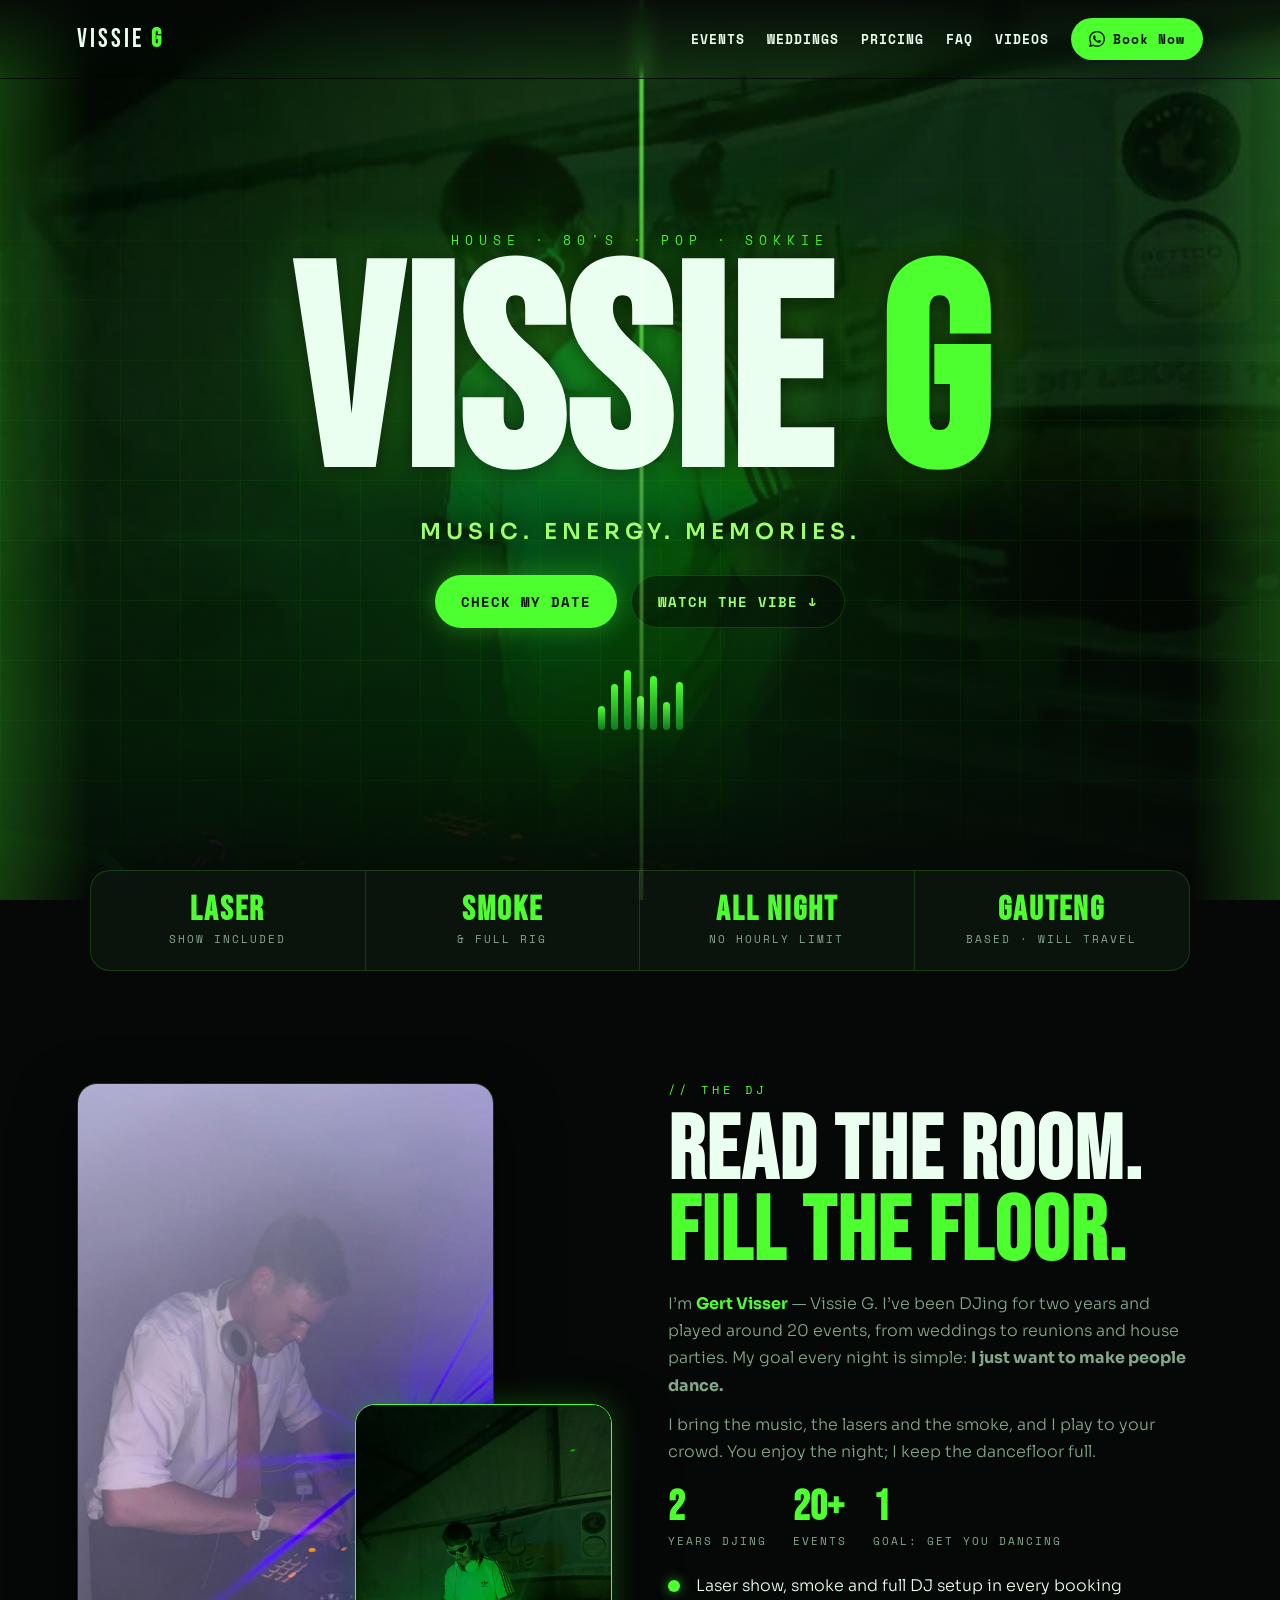
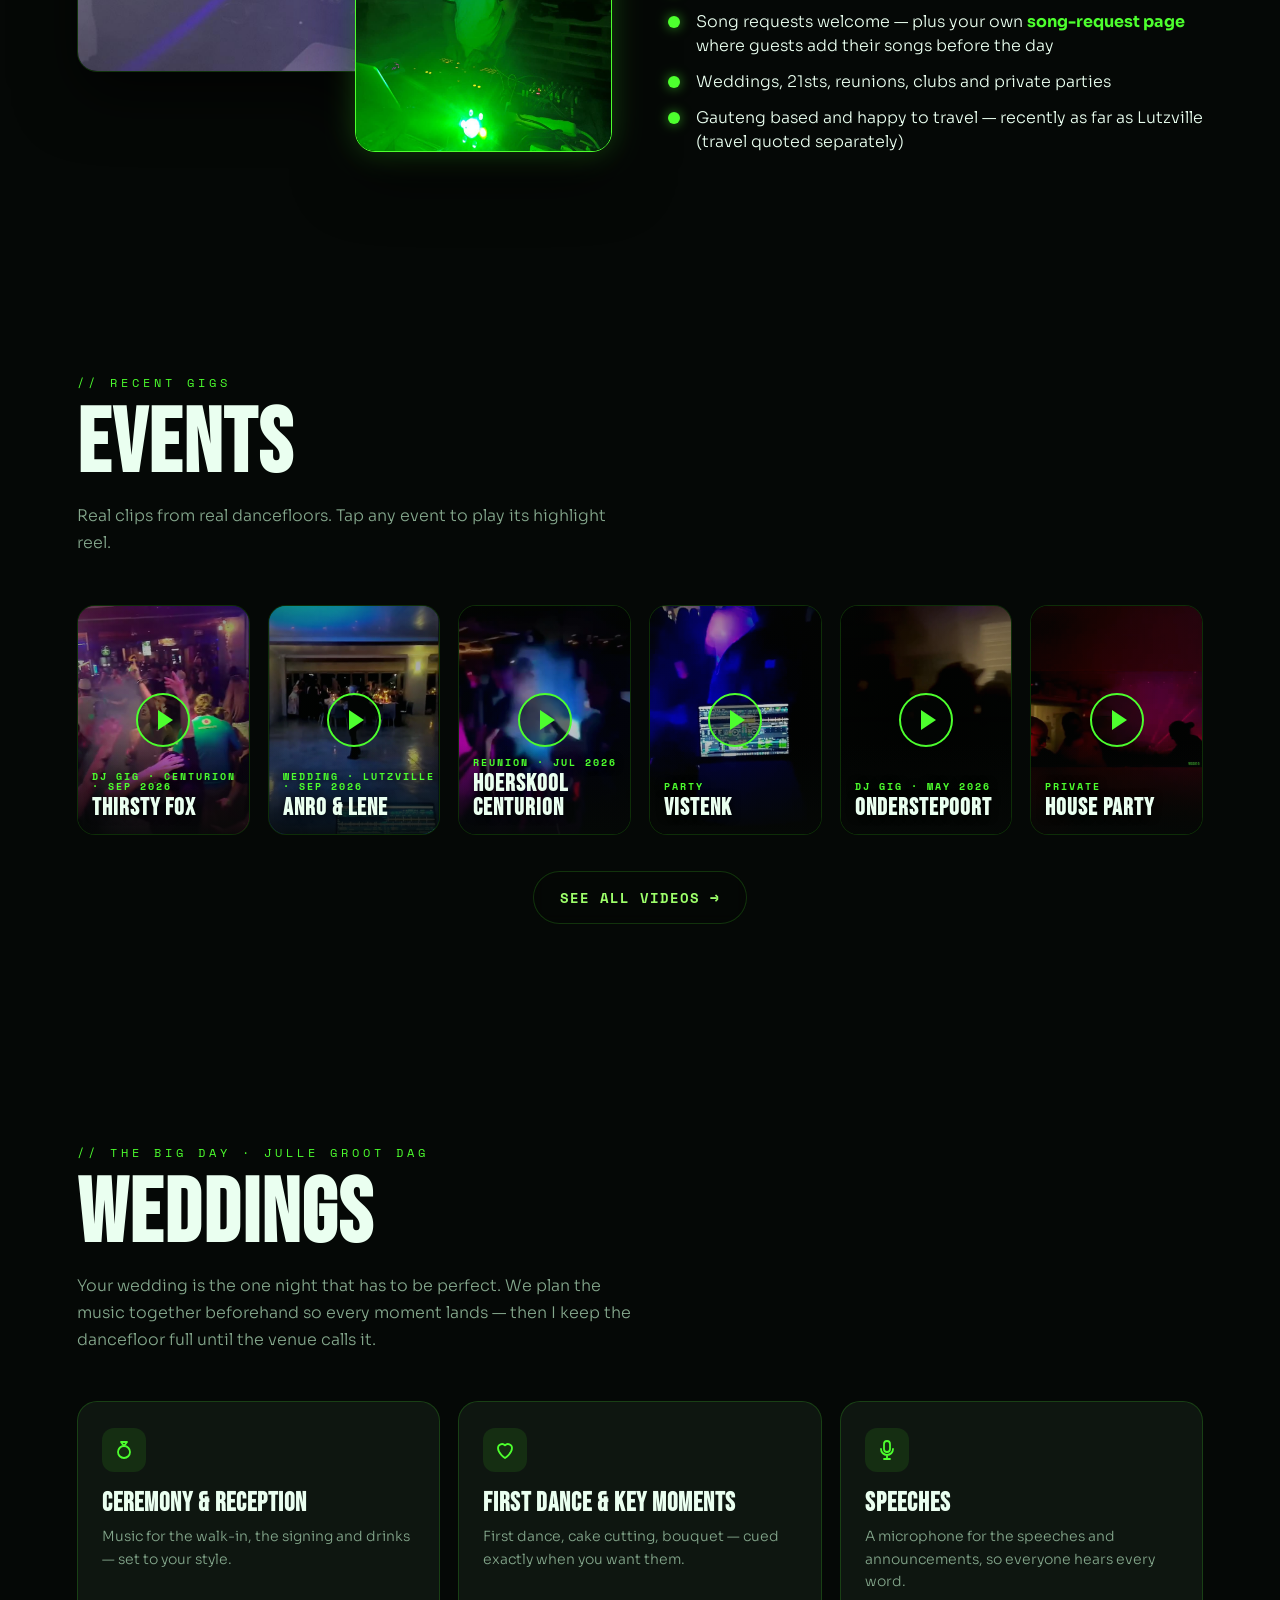
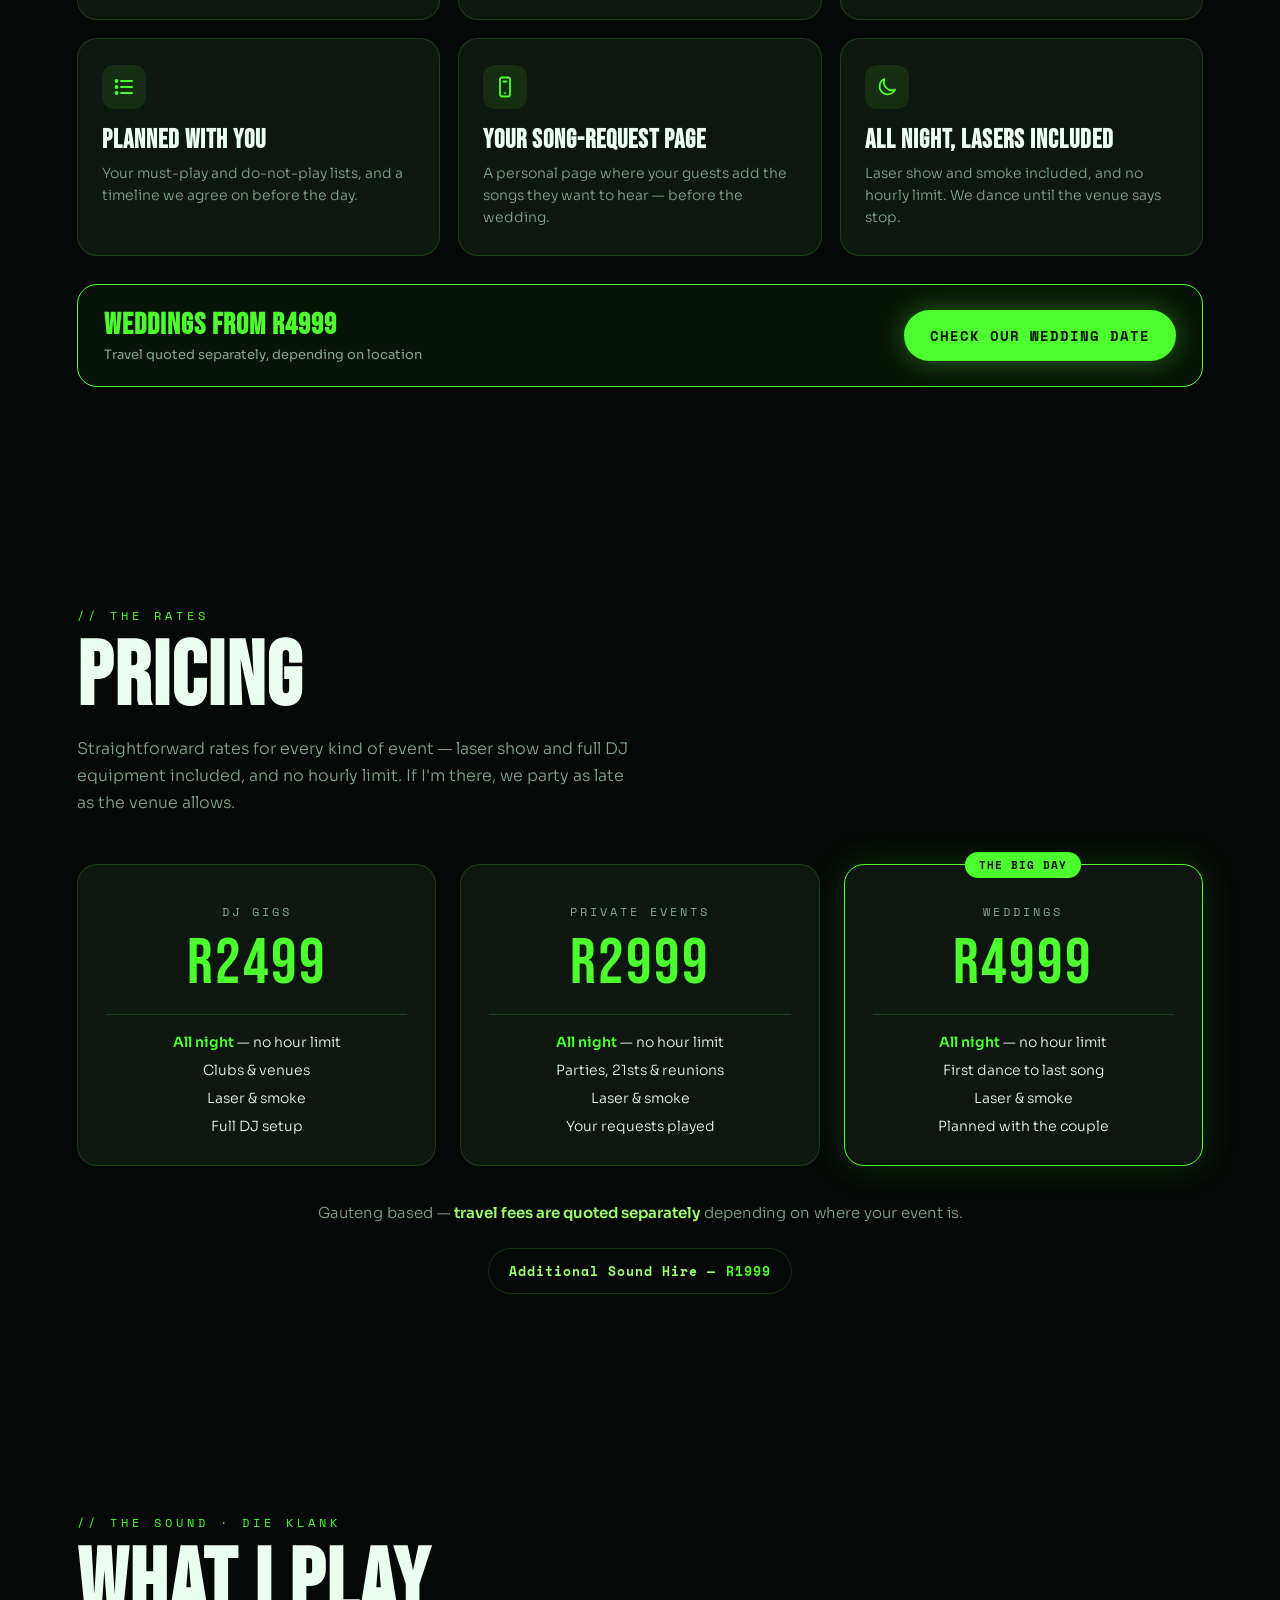
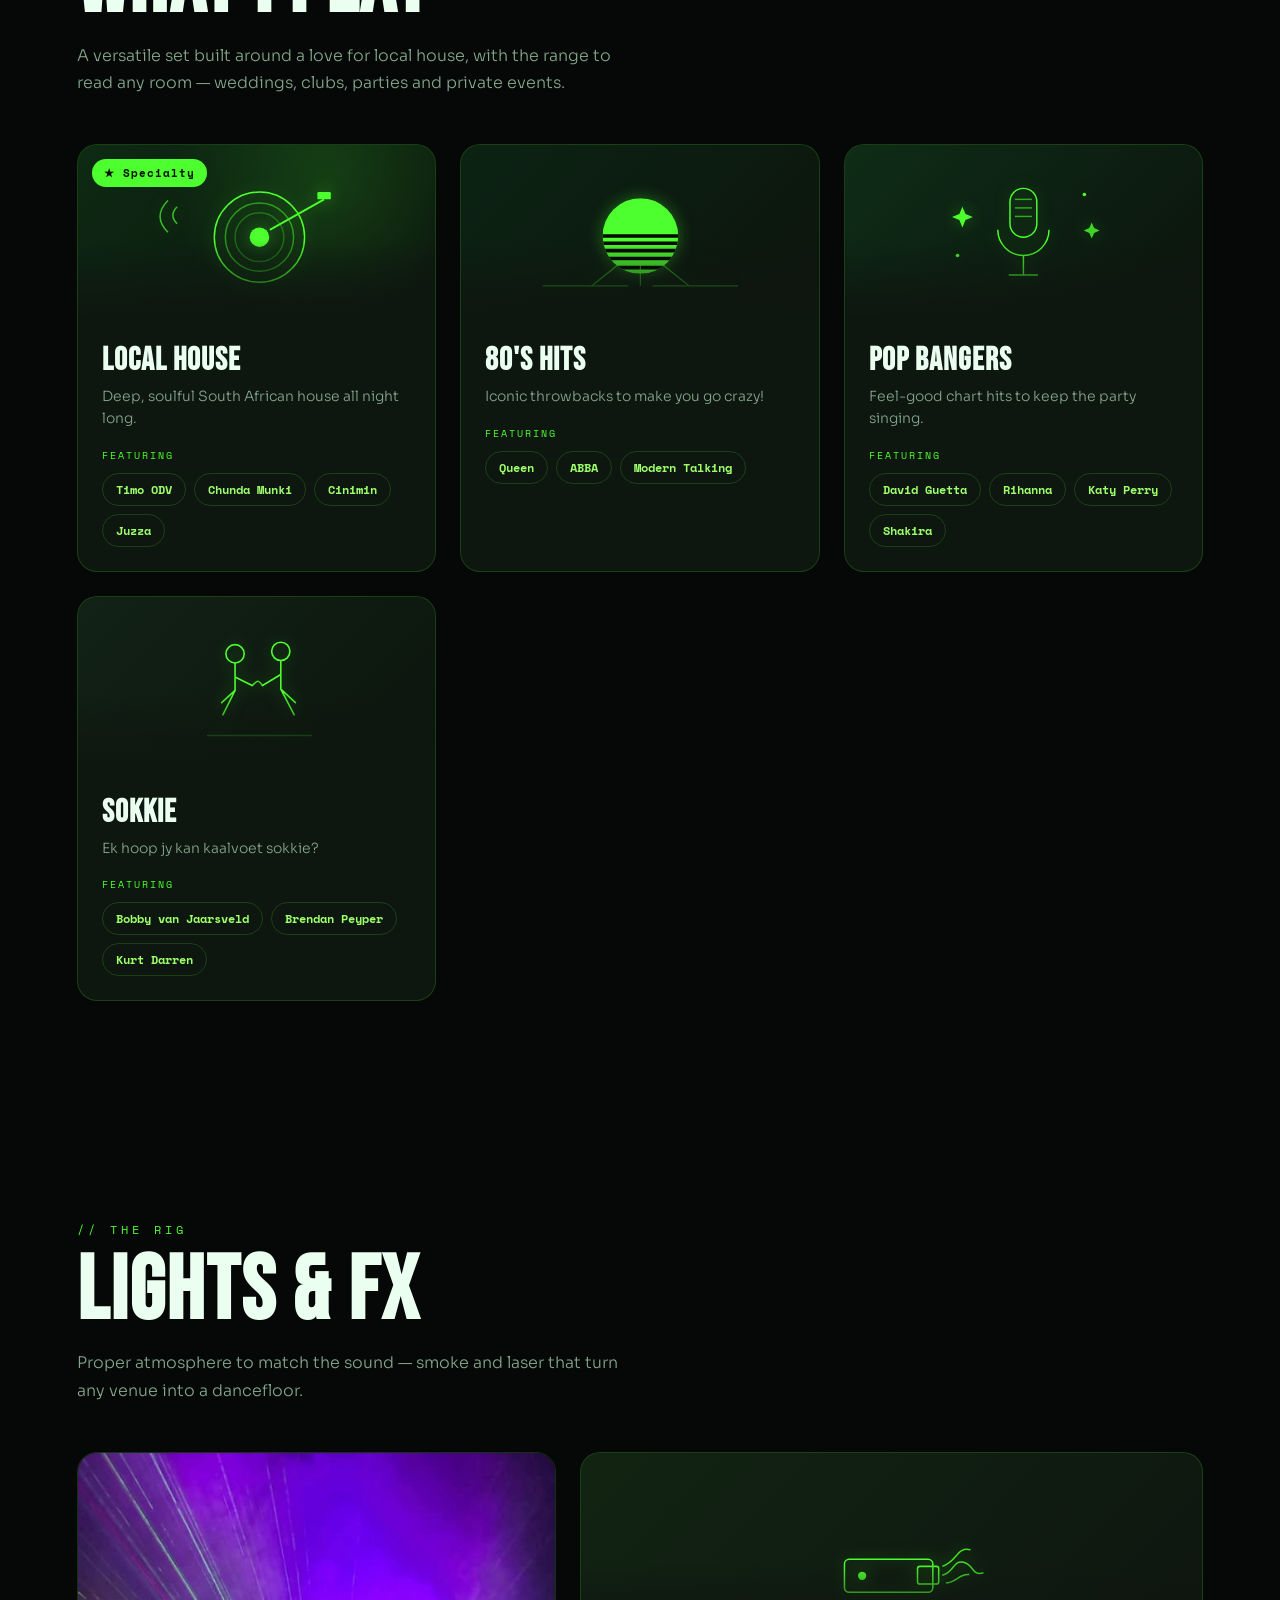
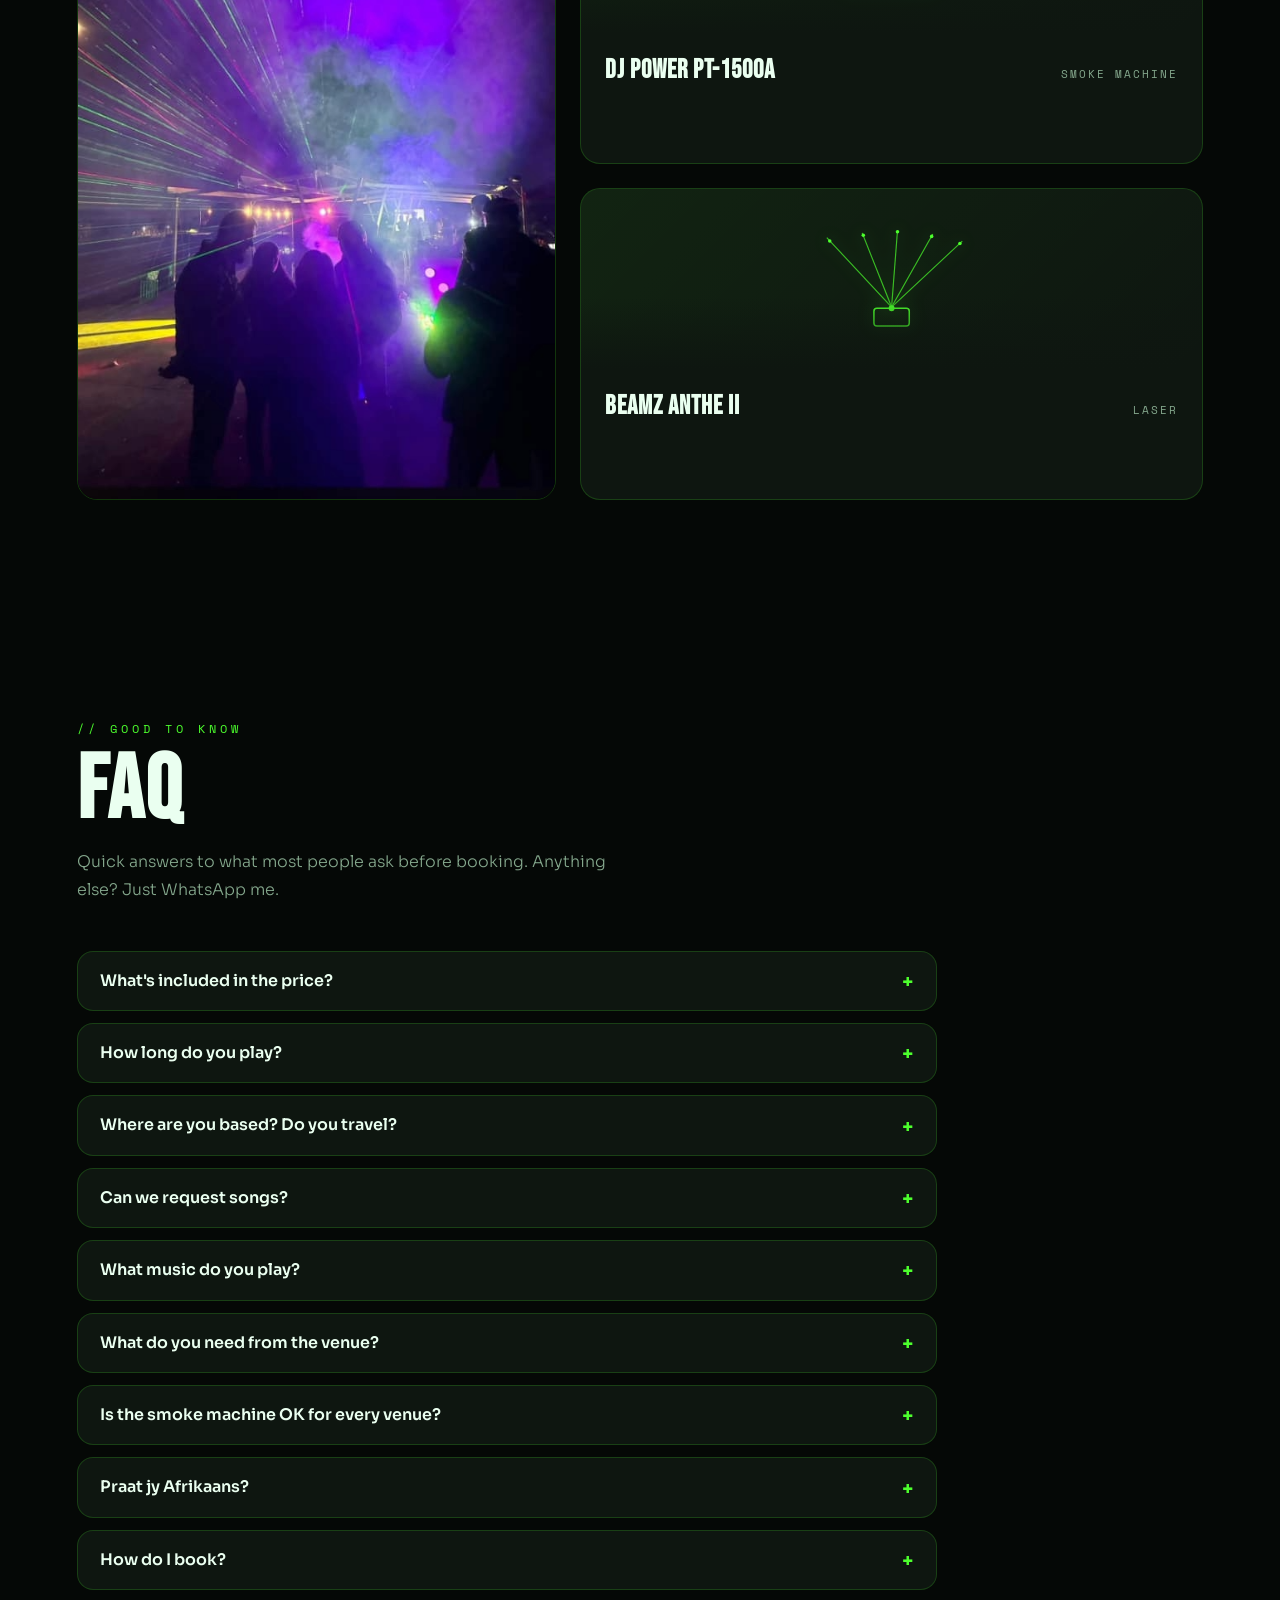
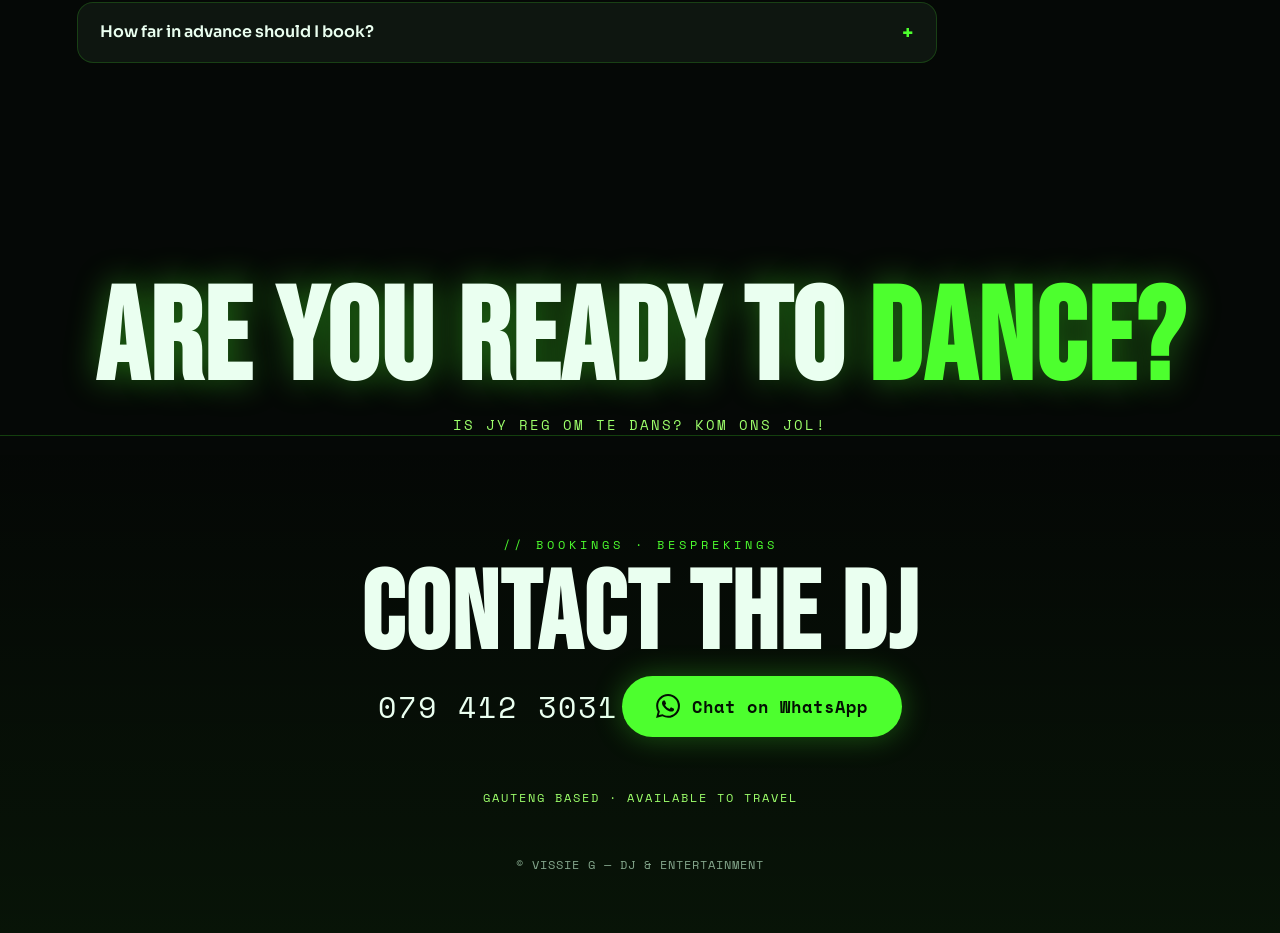
==== commit 1692aeda: "Upcoming gigs section, Thirsty Fox event, smoke wording - Upcoming Gigs list under the hero plus a n" ====
--- a/index.html
+++ b/index.html
@@ -4,7 +4,7 @@
 <meta charset="UTF-8">
 <meta name="viewport" content="width=device-width, initial-scale=1.0">
 <title>VISSIE G &mdash; DJ for Weddings, Parties &amp; Events</title>
-<meta name="description" content="Vissie G &mdash; Gauteng DJ for weddings, private parties, reunions and club gigs. Happy to travel. Local house, 80's, pop and sokkie with a full laser and haze show included.">
+<meta name="description" content="Vissie G &mdash; Gauteng DJ for weddings, private parties, reunions and club gigs. Happy to travel. Local house, 80's, pop and sokkie with a full laser and smoke show included.">
 <meta name="theme-color" content="#050806">
 <meta property="og:type" content="website">
 <meta property="og:title" content="VISSIE G &mdash; DJ">
@@ -23,7 +23,7 @@
 <link rel="preconnect" href="https://fonts.gstatic.com" crossorigin>
 <link href="https://fonts.googleapis.com/css2?family=Bebas+Neue&family=Sora:wght@300;400;600;700&family=Space+Mono:wght@400;700&display=swap" rel="stylesheet">
 <link rel="stylesheet" href="style.css">
-<script type="application/ld+json">{"@context":"https://schema.org","@graph":[{"@type":"LocalBusiness","name":"Vissie G — DJ","url":"https://djvissieg.visserai.co.za/","image":"https://djvissieg.visserai.co.za/media/og.jpg","logo":"https://djvissieg.visserai.co.za/media/logo-512.png","telephone":"+27794123031","areaServed":{"@type":"State","name":"Gauteng"},"address":{"@type":"PostalAddress","addressRegion":"Gauteng","addressCountry":"ZA"},"description":"DJ for weddings, private parties, reunions and club gigs. Laser and haze included. Gauteng based, open to travel."},{"@type":"FAQPage","mainEntity":[{"@type":"Question","name":"What's included in the price?","acceptedAnswer":{"@type":"Answer","text":"Every booking includes the full DJ setup, the laser show and haze. For bigger venues that need more volume, additional sound hire is available for R1999."}},{"@type":"Question","name":"How long do you play?","acceptedAnswer":{"@type":"Answer","text":"There's no hourly limit. If I'm there, we go all night — as late as your venue allows and for as long as the dancefloor keeps going."}},{"@type":"Question","name":"Where are you based? Do you travel?","acceptedAnswer":{"@type":"Answer","text":"I'm based in Gauteng and happy to travel. Travel fees are quoted separately, depending on where your event is."}},{"@type":"Question","name":"Can we request songs?","acceptedAnswer":{"@type":"Answer","text":"Yes, please! Send your must-play songs (and anything you don't want to hear) before the event, and requests on the night are welcome too. I can also set up a personal song-request page your guests can use before the day. I can also set up a personal song-request page your guests can use before the day."}},{"@type":"Question","name":"What music do you play?","acceptedAnswer":{"@type":"Answer","text":"Local house is my specialty, plus 80's hits, pop bangers and sokkie. I read the room and mix it to suit your crowd."}},{"@type":"Question","name":"What do you need from the venue?","acceptedAnswer":{"@type":"Answer","text":"Space for the DJ setup and access to power close by. I'll arrive early to set up and sound-check, and we'll confirm the details with you or the venue beforehand."}},{"@type":"Question","name":"Is the haze OK for every venue?","acceptedAnswer":{"@type":"Answer","text":"Some venues have smoke detectors, so it's worth checking with them. The haze can be turned down or switched off if needed."}},{"@type":"Question","name":"Praat jy Afrikaans?","acceptedAnswer":{"@type":"Answer","text":"Ja, natuurlik! Afrikaans of English — en ek hoop jy kan kaalvoet sokkie."}},{"@type":"Question","name":"How do I book?","acceptedAnswer":{"@type":"Answer","text":"Send a WhatsApp with your date, venue, type of event and rough guest count. I'll confirm availability and send you a quote."}},{"@type":"Question","name":"How far in advance should I book?","acceptedAnswer":{"@type":"Answer","text":"As early as possible — weekends fill up fast, especially for weddings."}}]}]}</script>
+<script type="application/ld+json">{"@context":"https://schema.org","@graph":[{"@type":"LocalBusiness","name":"Vissie G — DJ","url":"https://djvissieg.visserai.co.za/","image":"https://djvissieg.visserai.co.za/media/og.jpg","logo":"https://djvissieg.visserai.co.za/media/logo-512.png","telephone":"+27794123031","areaServed":{"@type":"State","name":"Gauteng"},"address":{"@type":"PostalAddress","addressRegion":"Gauteng","addressCountry":"ZA"},"description":"DJ for weddings, private parties, reunions and club gigs. Laser and smoke included. Gauteng based, open to travel."},{"@type":"FAQPage","mainEntity":[{"@type":"Question","name":"What's included in the price?","acceptedAnswer":{"@type":"Answer","text":"Every booking includes the full DJ setup, the laser show and smoke. For bigger venues that need more volume, additional sound hire is available for R1999."}},{"@type":"Question","name":"How long do you play?","acceptedAnswer":{"@type":"Answer","text":"There's no hourly limit. If I'm there, we go all night — as late as your venue allows and for as long as the dancefloor keeps going."}},{"@type":"Question","name":"Where are you based? Do you travel?","acceptedAnswer":{"@type":"Answer","text":"I'm based in Gauteng and happy to travel. Travel fees are quoted separately, depending on where your event is."}},{"@type":"Question","name":"Can we request songs?","acceptedAnswer":{"@type":"Answer","text":"Yes, please! Send your must-play songs (and anything you don't want to hear) before the event, and requests on the night are welcome too. I can also set up a personal song-request page your guests can use before the day. I can also set up a personal song-request page your guests can use before the day."}},{"@type":"Question","name":"What music do you play?","acceptedAnswer":{"@type":"Answer","text":"Local house is my specialty, plus 80's hits, pop bangers and sokkie. I read the room and mix it to suit your crowd."}},{"@type":"Question","name":"What do you need from the venue?","acceptedAnswer":{"@type":"Answer","text":"Space for the DJ setup and access to power close by. I'll arrive early to set up and sound-check, and we'll confirm the details with you or the venue beforehand."}},{"@type":"Question","name":"Is the smoke machine OK for every venue?","acceptedAnswer":{"@type":"Answer","text":"Some venues have smoke detectors, so it's worth checking with them. The smoke can be turned down or switched off if needed."}},{"@type":"Question","name":"Praat jy Afrikaans?","acceptedAnswer":{"@type":"Answer","text":"Ja, natuurlik! Afrikaans of English — en ek hoop jy kan kaalvoet sokkie."}},{"@type":"Question","name":"How do I book?","acceptedAnswer":{"@type":"Answer","text":"Send a WhatsApp with your date, venue, type of event and rough guest count. I'll confirm availability and send you a quote."}},{"@type":"Question","name":"How far in advance should I book?","acceptedAnswer":{"@type":"Answer","text":"As early as possible — weekends fill up fast, especially for weddings."}}]}]}</script>
 </head>
 <body>
 
@@ -39,6 +39,7 @@
 <header id="hdr">
   <a class="brand" href="index.html">VISSIE<b> G</b></a>
   <nav class="nav">
+    <a class="nav-link hide-sm" href="#gigs">Gigs</a>
     <a class="nav-link hide-sm" href="#events">Events</a>
     <a class="nav-link hide-sm" href="#weddings">Weddings</a>
     <a class="nav-link hide-sm" href="#pricing">Pricing</a>
@@ -53,6 +54,7 @@
 <svg width="0" height="0" style="position:absolute" aria-hidden="true"><symbol id="wa" viewBox="0 0 24 24"><path d="M.057 24l1.687-6.163a11.867 11.867 0 01-1.587-5.946C.16 5.335 5.495 0 12.05 0a11.82 11.82 0 018.413 3.488 11.82 11.82 0 013.48 8.414c-.003 6.557-5.338 11.892-11.893 11.892a11.9 11.9 0 01-5.688-1.448L.057 24zm6.597-3.807c1.676.995 3.276 1.591 5.392 1.592 5.448 0 9.886-4.434 9.889-9.885.002-5.462-4.415-9.89-9.881-9.892-5.452 0-9.887 4.434-9.889 9.884a9.83 9.83 0 001.667 5.513l-.999 3.648 3.821-.86zm11.387-5.464c-.074-.124-.272-.198-.57-.347-.297-.149-1.758-.868-2.031-.967-.272-.099-.47-.149-.669.149-.198.297-.768.967-.941 1.165-.173.198-.347.223-.644.074-.297-.149-1.255-.462-2.39-1.475-.883-.788-1.48-1.761-1.653-2.059-.173-.297-.018-.458.13-.606.134-.133.297-.347.446-.521.151-.172.2-.296.3-.495.099-.198.05-.372-.025-.521-.075-.148-.669-1.611-.916-2.206-.242-.579-.487-.501-.669-.51l-.57-.01c-.198 0-.52.074-.792.372s-1.04 1.016-1.04 2.479 1.065 2.876 1.213 3.074c.149.198 2.095 3.2 5.076 4.487.709.306 1.263.489 1.694.626.712.226 1.36.194 1.872.118.571-.085 1.758-.719 2.006-1.413.248-.695.248-1.29.173-1.414z"/></symbol></svg>
 
 <div class="hero">
+  <a class="next-gig" href="#gigs"><i aria-hidden="true"></i><em>Next gig</em><b>Sat 10 Oct</b><span>Thirsty Fox</span></a>
   <div class="kicker">House &middot; 80's &middot; Pop &middot; Sokkie</div>
   <h1>VISSIE <span>G</span></h1>
   <p class="slogan">Music. Energy. Memories.</p>
@@ -65,25 +67,51 @@
 
 <div class="stats">
   <div><b>Laser</b><span>show included</span></div>
-  <div><b>Haze</b><span>&amp; full rig</span></div>
+  <div><b>Smoke</b><span>&amp; full rig</span></div>
   <div><b>All night</b><span>no hourly limit</span></div>
   <div><b>Gauteng</b><span>based &middot; will travel</span></div>
 </div>
 
+<!-- Upcoming gigs: one <li> per date. site.js hides dates that have passed and flags the next one. -->
+<section class="block" id="gigs">
+  <div class="sec-head">
+    <div class="lbl">// Catch me live &middot; Kom jol saam</div>
+    <h2>Upcoming Gigs</h2>
+    <p>Where I&rsquo;m playing next. Come dance &mdash; and bring your song requests.</p>
+  </div>
+  <ol class="fx-list">
+    <li class="fx next" data-date="2026-10-10" data-label="Sat 10 Oct">
+      <time class="fx-date" datetime="2026-10-10"><span>Sat</span><b>10</b><span>Oct</span></time>
+      <div class="fx-info"><h4>Thirsty Fox</h4><p>Sports Bar &middot; Centurion</p></div>
+      <span class="fx-badge">Next up</span>
+    </li>
+    <li class="fx" data-date="2026-10-17" data-label="Sat 17 Oct">
+      <time class="fx-date" datetime="2026-10-17"><span>Sat</span><b>17</b><span>Oct</span></time>
+      <div class="fx-info"><h4>Coconut Joes</h4></div>
+      <span class="fx-badge">Next up</span>
+    </li>
+    <li class="fx" data-date="2026-10-24" data-label="Sat 24 Oct">
+      <time class="fx-date" datetime="2026-10-24"><span>Sat</span><b>24</b><span>Oct</span></time>
+      <div class="fx-info"><h4>Thirsty Fox</h4><p>Sports Bar &middot; Centurion</p></div>
+      <span class="fx-badge">Next up</span>
+    </li>
+  </ol>
+</section>
+
 <section class="block" id="about">
   <div class="about">
     <div class="about-pics">
-      <img src="media/dj-wedding.jpg" alt="Vissie G on the decks at a wedding, laser in the haze" loading="lazy">
+      <img src="media/dj-wedding.jpg" alt="Vissie G on the decks at a wedding, laser in the smoke" loading="lazy">
       <img src="media/photo.jpg" alt="Vissie G mixing under green light" loading="lazy">
     </div>
     <div class="sec-head">
       <div class="lbl">// The DJ</div>
       <h2>Read the room.<br><span class="neon">Fill the floor.</span></h2>
       <p>I&rsquo;m <b class="neon">Gert Visser</b> &mdash; Vissie G. I&rsquo;ve been DJing for two years and played around 20 events, from weddings to reunions and house parties. My goal every night is simple: <b>I just want to make people dance.</b></p>
-      <p>I bring the music, the lasers and the haze, and I play to your crowd. You enjoy the night; I keep the dancefloor full.</p>
+      <p>I bring the music, the lasers and the smoke, and I play to your crowd. You enjoy the night; I keep the dancefloor full.</p>
       <div class="about-stats"><div><b>2</b><span>years DJing</span></div><div><b>20+</b><span>events</span></div><div><b>1</b><span>goal: get you dancing</span></div></div>
       <ul class="ticks">
-        <li>Laser show, haze and full DJ setup in every booking</li>
+        <li>Laser show, smoke and full DJ setup in every booking</li>
         <li>Song requests welcome &mdash; plus your own <b class="neon">song-request page</b> where guests add their songs before the day</li>
         <li>Weddings, 21sts, reunions, clubs and private parties</li>
         <li>Gauteng based and happy to travel &mdash; recently as far as Lutzville (travel quoted separately)</li>
@@ -99,6 +127,11 @@
     <p>Real clips from real dancefloors. Tap any event to play its highlight reel.</p>
   </div>
   <div class="m-grid">
+    <div class="m-item" data-video tabindex="0" role="button" aria-label="Play Thirsty Fox highlight">
+      <video src="media/events/thirsty-fox/reel.mp4" poster="media/events/thirsty-fox/reel.jpg" preload="none" playsinline></video>
+      <div class="m-play"><svg viewBox="0 0 56 56"><circle cx="28" cy="28" r="26"/><path d="M23 18l15 10-15 10z"/></svg></div>
+      <div class="m-tag"><small>DJ Gig &middot; Centurion &middot; Sep 2026</small>Thirsty Fox</div>
+    </div>
     <div class="m-item" data-video tabindex="0" role="button" aria-label="Play Anro &amp; Lene Wedding highlight">
       <video src="media/events/anro-lene-wedding/reel.mp4" poster="media/events/anro-lene-wedding/reel.jpg" preload="none" playsinline></video>
       <div class="m-play"><svg viewBox="0 0 56 56"><circle cx="28" cy="28" r="26"/><path d="M23 18l15 10-15 10z"/></svg></div>
@@ -140,7 +173,7 @@
       <div class="w-card"><div class="w-ico" aria-hidden="true"><svg viewBox="0 0 24 24"><rect x="9" y="3" width="6" height="11" rx="3"/><path d="M6 11a6 6 0 0012 0M12 17v4M9 21h6"/></svg></div><h4>Speeches</h4><p>A microphone for the speeches and announcements, so everyone hears every word.</p></div>
       <div class="w-card"><div class="w-ico" aria-hidden="true"><svg viewBox="0 0 24 24"><path d="M9 6h11M9 12h11M9 18h11"/><circle cx="4.5" cy="6" r="1"/><circle cx="4.5" cy="12" r="1"/><circle cx="4.5" cy="18" r="1"/></svg></div><h4>Planned with you</h4><p>Your must-play and do-not-play lists, and a timeline we agree on before the day.</p></div>
       <div class="w-card"><div class="w-ico" aria-hidden="true"><svg viewBox="0 0 24 24"><rect x="7" y="2.5" width="10" height="19" rx="2"/><path d="M10.5 6.5h3M12 18h.01"/></svg></div><h4>Your song-request page</h4><p>A personal page where your guests add the songs they want to hear &mdash; before the wedding.</p></div>
-      <div class="w-card"><div class="w-ico" aria-hidden="true"><svg viewBox="0 0 24 24"><path d="M20 14.5A8 8 0 019.5 4 8 8 0 1020 14.5z"/></svg></div><h4>All night, lasers included</h4><p>Laser show and haze included, and no hourly limit. We dance until the venue says stop.</p></div>
+      <div class="w-card"><div class="w-ico" aria-hidden="true"><svg viewBox="0 0 24 24"><path d="M20 14.5A8 8 0 019.5 4 8 8 0 1020 14.5z"/></svg></div><h4>All night, lasers included</h4><p>Laser show and smoke included, and no hourly limit. We dance until the venue says stop.</p></div>
   </div>
   <div class="w-cta">
     <div><b>Weddings from R4999</b><span>Travel quoted separately, depending on location</span></div>
@@ -158,18 +191,18 @@
     <div class="price-card">
       <div class="pc-type">DJ Gigs</div>
       <div class="pc-amount">R2499</div>
-      <ul class="pc-list"><li><b>All night</b> &mdash; no hour limit</li><li>Clubs &amp; venues</li><li>Laser &amp; haze</li><li>Full DJ setup</li></ul>
+      <ul class="pc-list"><li><b>All night</b> &mdash; no hour limit</li><li>Clubs &amp; venues</li><li>Laser &amp; smoke</li><li>Full DJ setup</li></ul>
     </div>
     <div class="price-card">
       <div class="pc-type">Private Events</div>
       <div class="pc-amount">R2999</div>
-      <ul class="pc-list"><li><b>All night</b> &mdash; no hour limit</li><li>Parties, 21sts &amp; reunions</li><li>Laser &amp; haze</li><li>Your requests played</li></ul>
+      <ul class="pc-list"><li><b>All night</b> &mdash; no hour limit</li><li>Parties, 21sts &amp; reunions</li><li>Laser &amp; smoke</li><li>Your requests played</li></ul>
     </div>
     <div class="price-card featured">
       <div class="pc-badge">The big day</div>
       <div class="pc-type">Weddings</div>
       <div class="pc-amount">R4999</div>
-      <ul class="pc-list"><li><b>All night</b> &mdash; no hour limit</li><li>First dance to last song</li><li>Laser &amp; haze</li><li>Planned with the couple</li></ul>
+      <ul class="pc-list"><li><b>All night</b> &mdash; no hour limit</li><li>First dance to last song</li><li>Laser &amp; smoke</li><li>Planned with the couple</li></ul>
     </div>
   </div>
   <p class="price-note">Gauteng based &mdash; <b>travel fees are quoted separately</b> depending on where your event is.<br>
@@ -249,10 +282,10 @@
   <div class="sec-head">
     <div class="lbl">// The Rig</div>
     <h2>Lights &amp; FX</h2>
-    <p>Proper atmosphere to match the sound &mdash; haze and laser that turn any venue into a dancefloor.</p>
+    <p>Proper atmosphere to match the sound &mdash; smoke and laser that turn any venue into a dancefloor.</p>
   </div>
   <div class="rig-wrap">
-    <img class="rig-photo" src="media/Gear.png" alt="Laser beams cutting through haze over a crowd" loading="lazy">
+    <img class="rig-photo" src="media/Gear.png" alt="Laser beams cutting through smoke over a crowd" loading="lazy">
     <div class="rig-grid">
       <div class="rig-card">
         <div class="rig-art"><svg viewBox="0 0 400 220" preserveAspectRatio="xMidYMid meet">
@@ -261,7 +294,7 @@
 <rect x="244" y="150" width="36" height="30" rx="4"/>
 <g opacity=".85"><path d="M286 165c20-4 18-26 36-22s14 24 34 18"/><path d="M286 150c26-8 24-34 48-28"/><path d="M292 178c18 0 22-16 40-14"/></g>
 </g></svg></div>
-        <div class="rig-info"><h4>DJ Power PT-1500A</h4><div class="t">Fog Machine</div></div>
+        <div class="rig-info"><h4>DJ Power PT-1500A</h4><div class="t">Smoke Machine</div></div>
       </div>
       <div class="rig-card">
         <div class="rig-art"><svg viewBox="0 0 400 220" preserveAspectRatio="xMidYMid meet">
@@ -282,13 +315,13 @@
     <p>Quick answers to what most people ask before booking. Anything else? Just WhatsApp me.</p>
   </div>
   <div class="faq">
-    <details><summary>What's included in the price?</summary><p>Every booking includes the full DJ setup, the laser show and haze. For bigger venues that need more volume, additional sound hire is available for R1999.</p></details>
+    <details><summary>What's included in the price?</summary><p>Every booking includes the full DJ setup, the laser show and smoke. For bigger venues that need more volume, additional sound hire is available for R1999.</p></details>
     <details><summary>How long do you play?</summary><p>There's no hourly limit. If I'm there, we go all night &mdash; as late as your venue allows and for as long as the dancefloor keeps going.</p></details>
     <details><summary>Where are you based? Do you travel?</summary><p>I'm based in Gauteng and happy to travel. Travel fees are quoted separately, depending on where your event is.</p></details>
     <details><summary>Can we request songs?</summary><p>Yes, please! Send your must-play songs (and anything you don't want to hear) before the event, and requests on the night are welcome too.</p></details>
     <details><summary>What music do you play?</summary><p>Local house is my specialty, plus 80's hits, pop bangers and sokkie. I read the room and mix it to suit your crowd.</p></details>
     <details><summary>What do you need from the venue?</summary><p>Space for the DJ setup and access to power close by. I'll arrive early to set up and sound-check, and we'll confirm the details with you or the venue beforehand.</p></details>
-    <details><summary>Is the haze OK for every venue?</summary><p>Some venues have smoke detectors, so it's worth checking with them. The haze can be turned down or switched off if needed.</p></details>
+    <details><summary>Is the smoke machine OK for every venue?</summary><p>Some venues have smoke detectors, so it's worth checking with them. The smoke can be turned down or switched off if needed.</p></details>
     <details><summary>Praat jy Afrikaans?</summary><p>Ja, natuurlik! Afrikaans of English &mdash; en ek hoop jy kan kaalvoet sokkie.</p></details>
     <details><summary>How do I book?</summary><p>Send a WhatsApp with your date, venue, type of event and rough guest count. I'll confirm availability and send you a quote.</p></details>
     <details><summary>How far in advance should I book?</summary><p>As early as possible &mdash; weekends fill up fast, especially for weddings.</p></details>
--- a/style.css
+++ b/style.css
@@ -253,3 +253,38 @@
   .about-stats{display:flex;gap:26px;margin-top:22px;flex-wrap:wrap}
   .about-stats b{display:block;font-family:'Bebas Neue';font-size:42px;line-height:1;color:var(--neon)}
   .about-stats span{font-family:'Space Mono';font-size:11px;letter-spacing:2px;text-transform:uppercase;color:var(--muted)}
+
+  /* ===== Upcoming gigs ===== */
+  .next-gig{display:inline-flex;align-items:center;gap:10px;margin-bottom:22px;font-family:'Space Mono';font-size:12px;font-weight:700;letter-spacing:1.5px;text-transform:uppercase;color:var(--text);text-decoration:none;border:1px solid var(--neon);border-radius:30px;padding:9px 16px;background:rgba(5,8,6,.6);backdrop-filter:blur(6px);z-index:2;opacity:0;transform:translateY(24px);animation:rise .8s forwards;transition:box-shadow .25s}
+  .next-gig[hidden]{display:none}
+  .next-gig:hover{box-shadow:0 0 24px rgba(77,255,46,.35)}
+  .next-gig i{width:8px;height:8px;border-radius:50%;background:var(--neon);box-shadow:0 0 10px var(--neon);animation:flick 1.6s ease-in-out infinite}
+  .next-gig em{font-style:normal;color:var(--muted)}
+  .next-gig b{color:var(--neon)}
+  .fx-list{list-style:none;display:grid;gap:12px;max-width:860px}
+  .fx{display:grid;grid-template-columns:auto 1fr auto;align-items:center;gap:22px;border:1px solid var(--line);border-radius:18px;background:var(--panel);padding:16px 22px;transition:.3s}
+  .fx[hidden]{display:none}
+  .fx:hover{border-color:var(--neon)}
+  .fx.next{border-color:var(--neon);box-shadow:0 0 30px rgba(77,255,46,.14)}
+  .fx-date{display:grid;justify-items:center;min-width:60px;padding-right:22px;border-right:1px solid var(--line);font-family:'Space Mono';font-size:11px;letter-spacing:2px;text-transform:uppercase;color:var(--muted)}
+  .fx-date b{font-family:'Bebas Neue';font-size:46px;line-height:.95;letter-spacing:1px;color:var(--neon)}
+  .fx h4{font-family:'Bebas Neue';font-size:30px;letter-spacing:1px;line-height:1}
+  .fx p{color:var(--muted);font-size:13px;font-weight:300;margin-top:5px}
+  .fx-badge{display:none;font-family:'Space Mono';font-size:11px;font-weight:700;letter-spacing:1px;text-transform:uppercase;color:#031003;background:var(--neon);padding:6px 12px;border-radius:30px;white-space:nowrap}
+  .fx.next .fx-badge{display:inline-block}
+  @media(max-width:520px){
+    .next-gig{font-size:11px;letter-spacing:1px;gap:8px;padding:8px 13px}
+    .fx{grid-template-columns:auto 1fr;gap:6px 16px;padding:14px 16px}
+    .fx-date{grid-row:span 2;padding-right:16px}
+    .fx-info{grid-row:span 2}
+    .fx.next .fx-info{grid-row:auto;align-self:end}
+    .fx-badge{grid-column:2;justify-self:start;align-self:start}
+  }
+  @media(prefers-reduced-motion:reduce){.next-gig i{animation:none}}
+  /* Nav gained a Gigs link: collapse the section links a little earlier so the brand never wraps */
+  .brand,.wa-btn{white-space:nowrap}
+  @media(max-width:720px){.hide-sm{display:none}.nav{gap:14px}}
+
+  /* Six event reels: one full row on wide screens instead of five plus an orphan */
+  @media(min-width:1275px){.m-grid{grid-template-columns:repeat(6,1fr)}}
+  .ev-grid img{width:100%;height:auto;display:block}
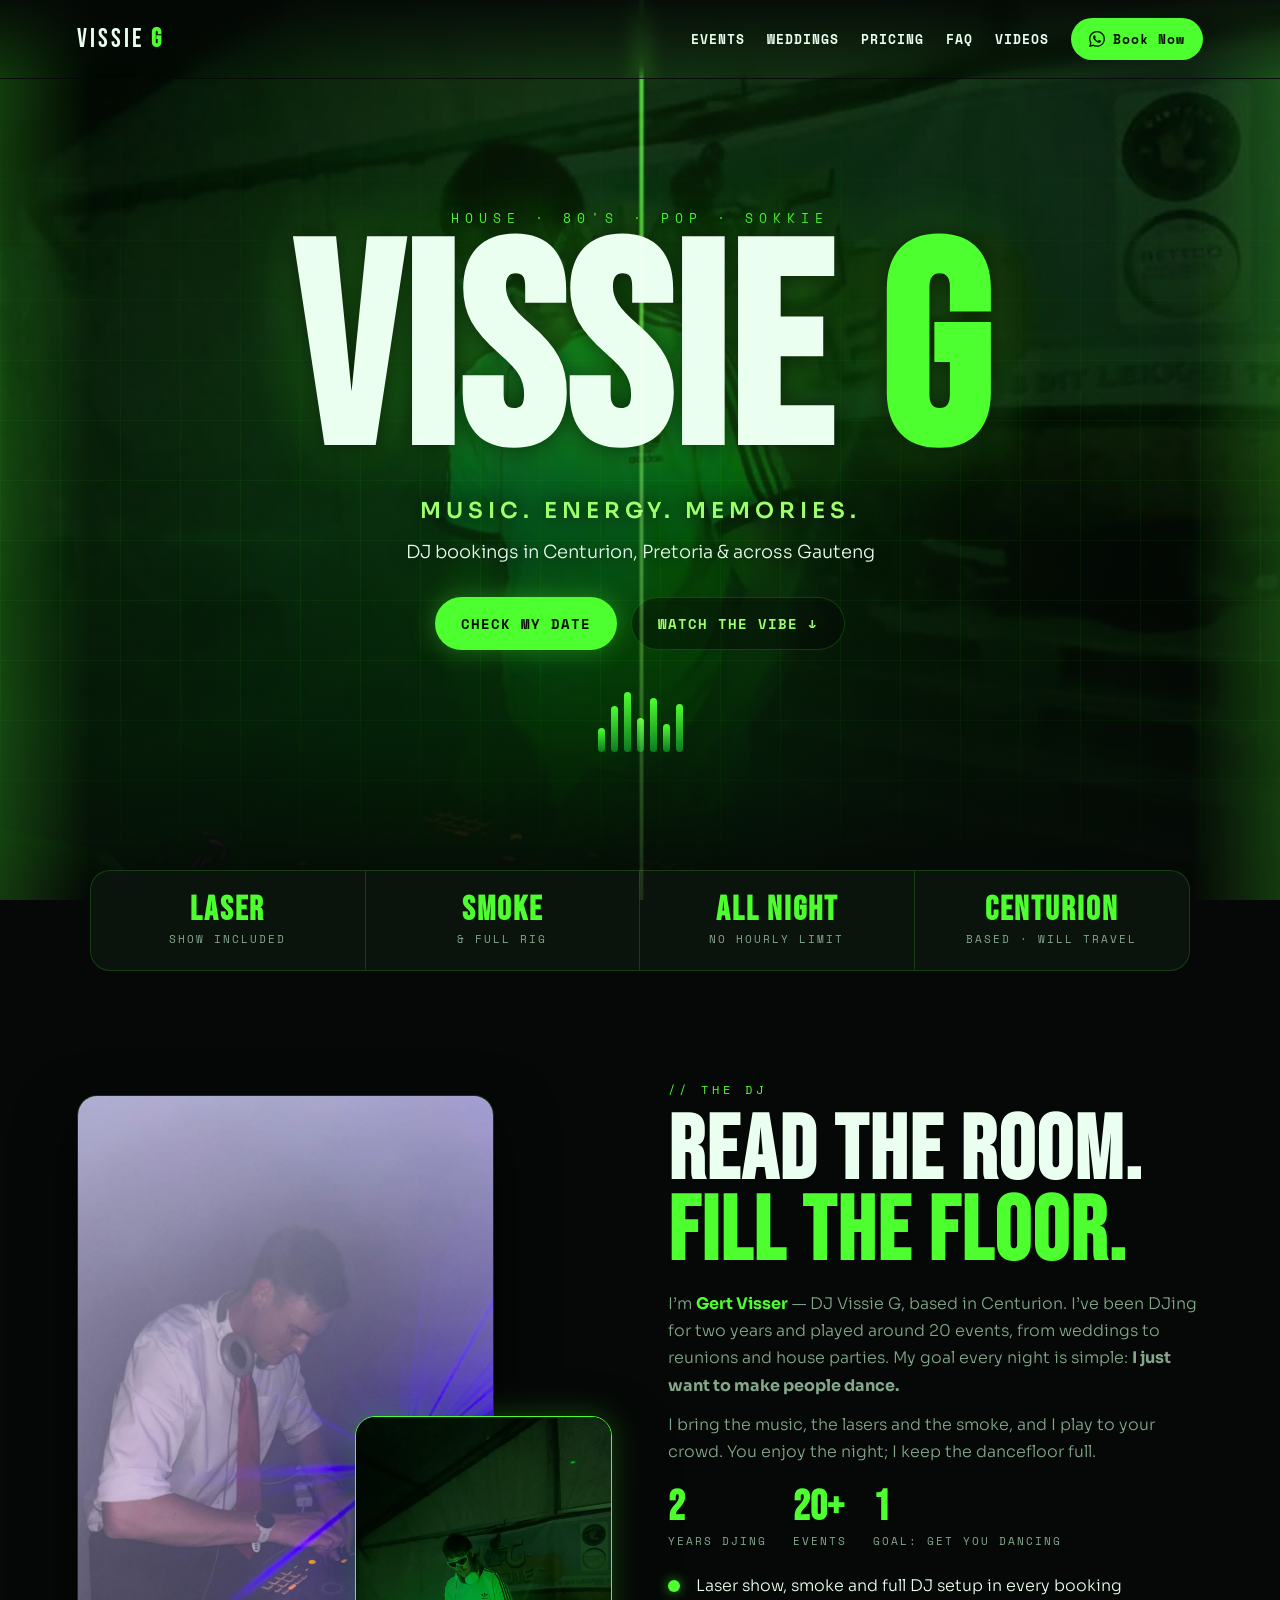
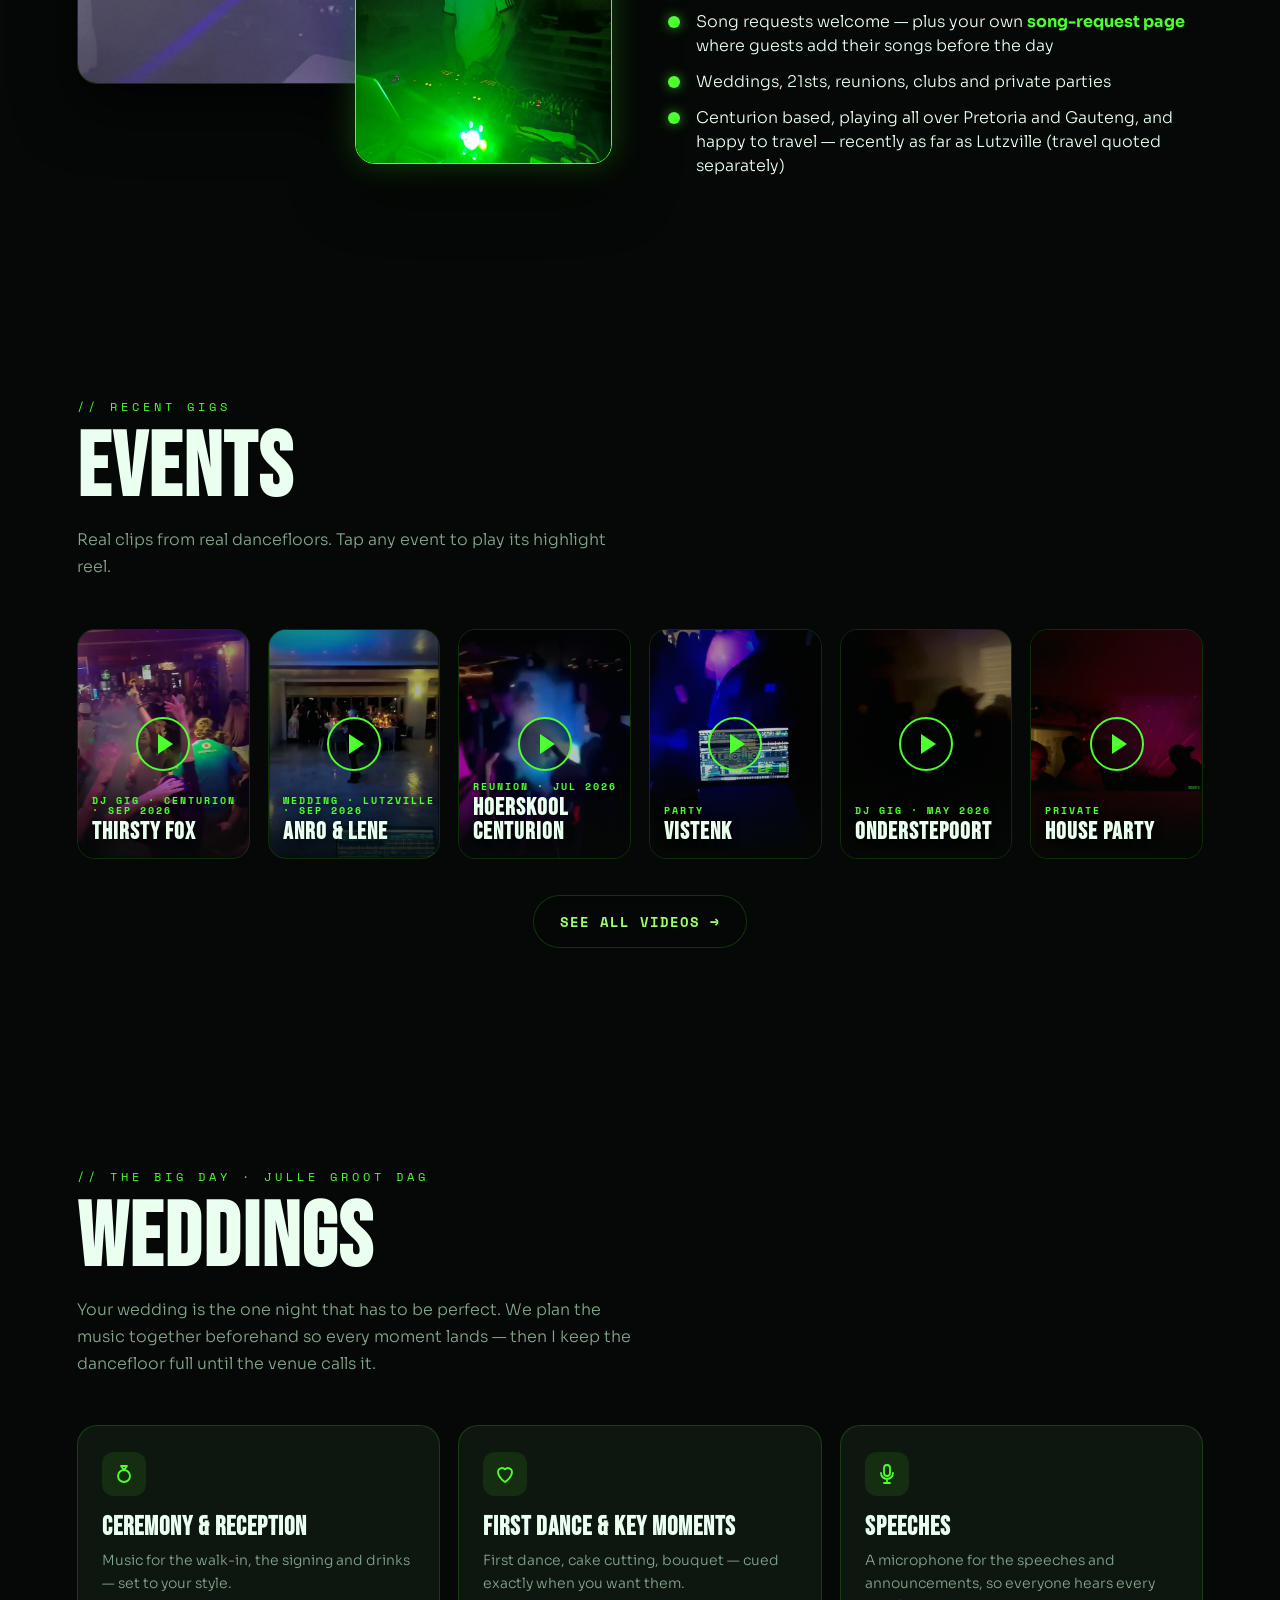
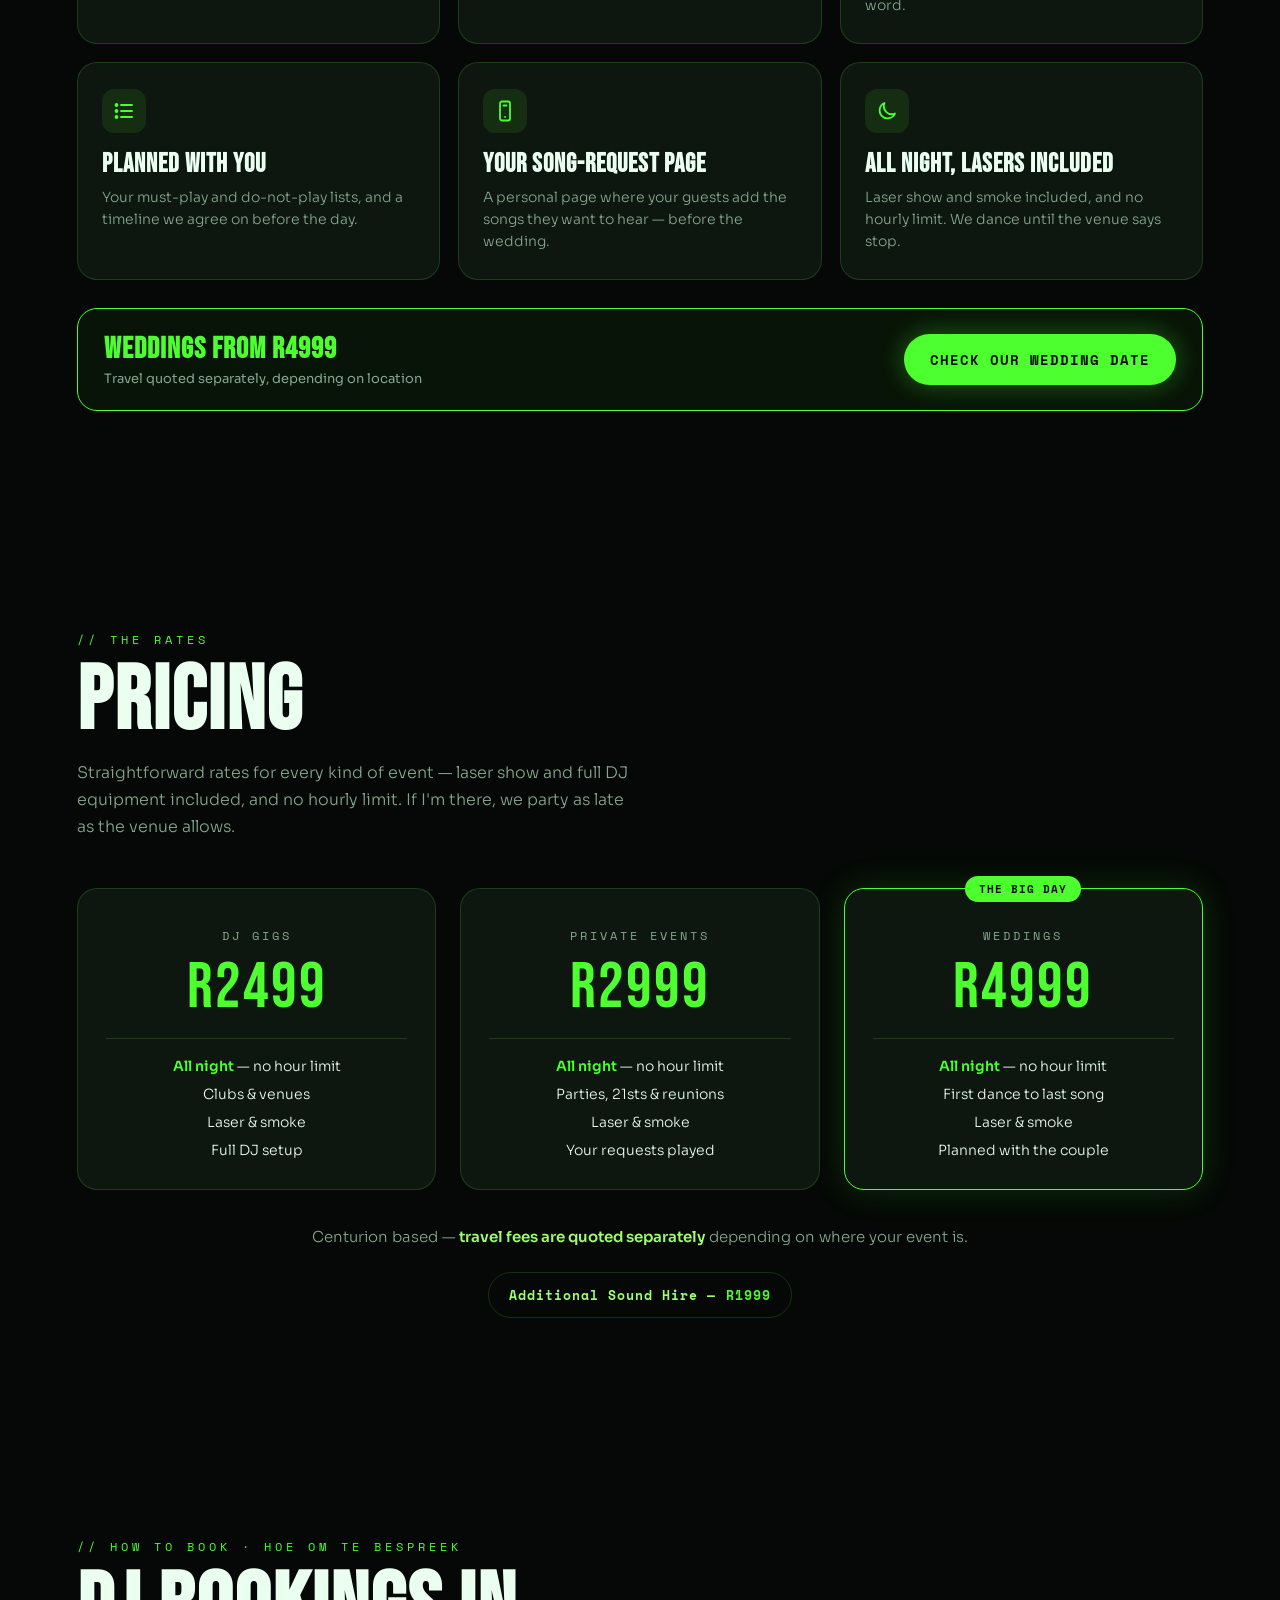
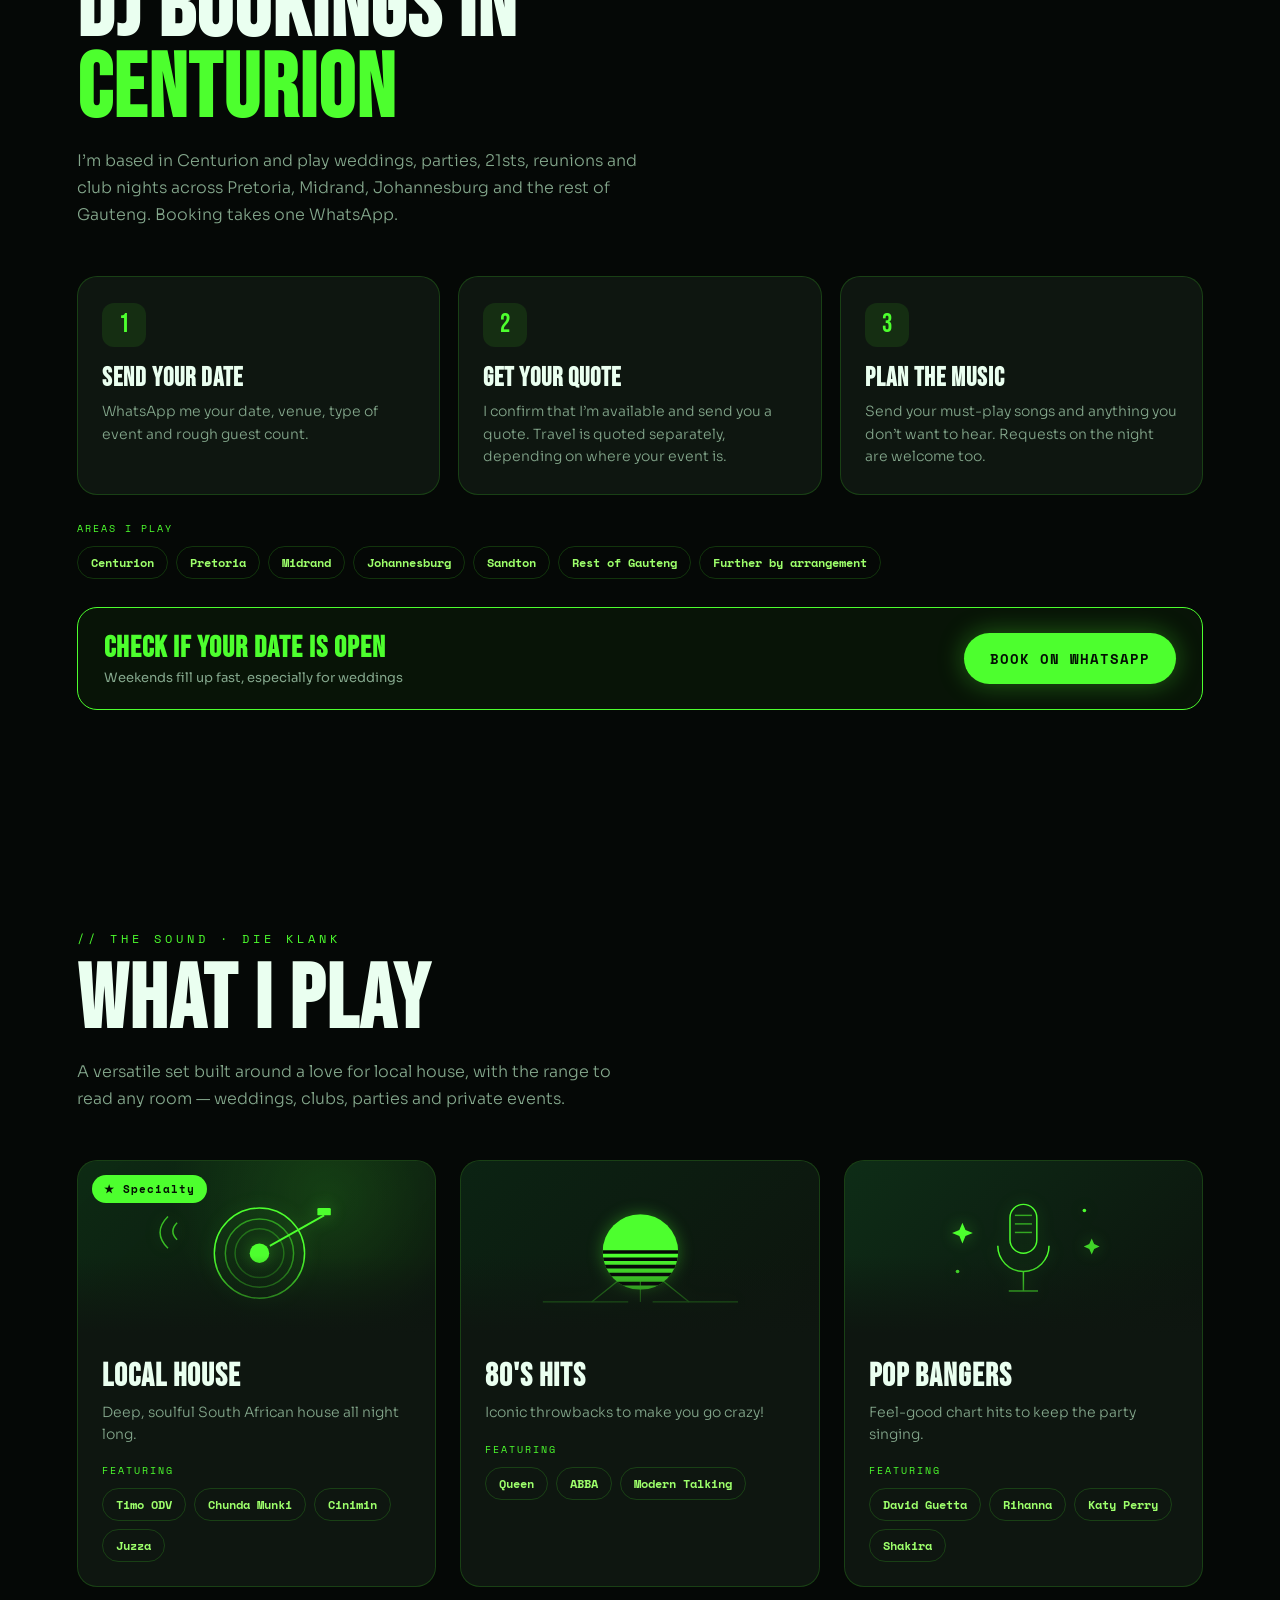
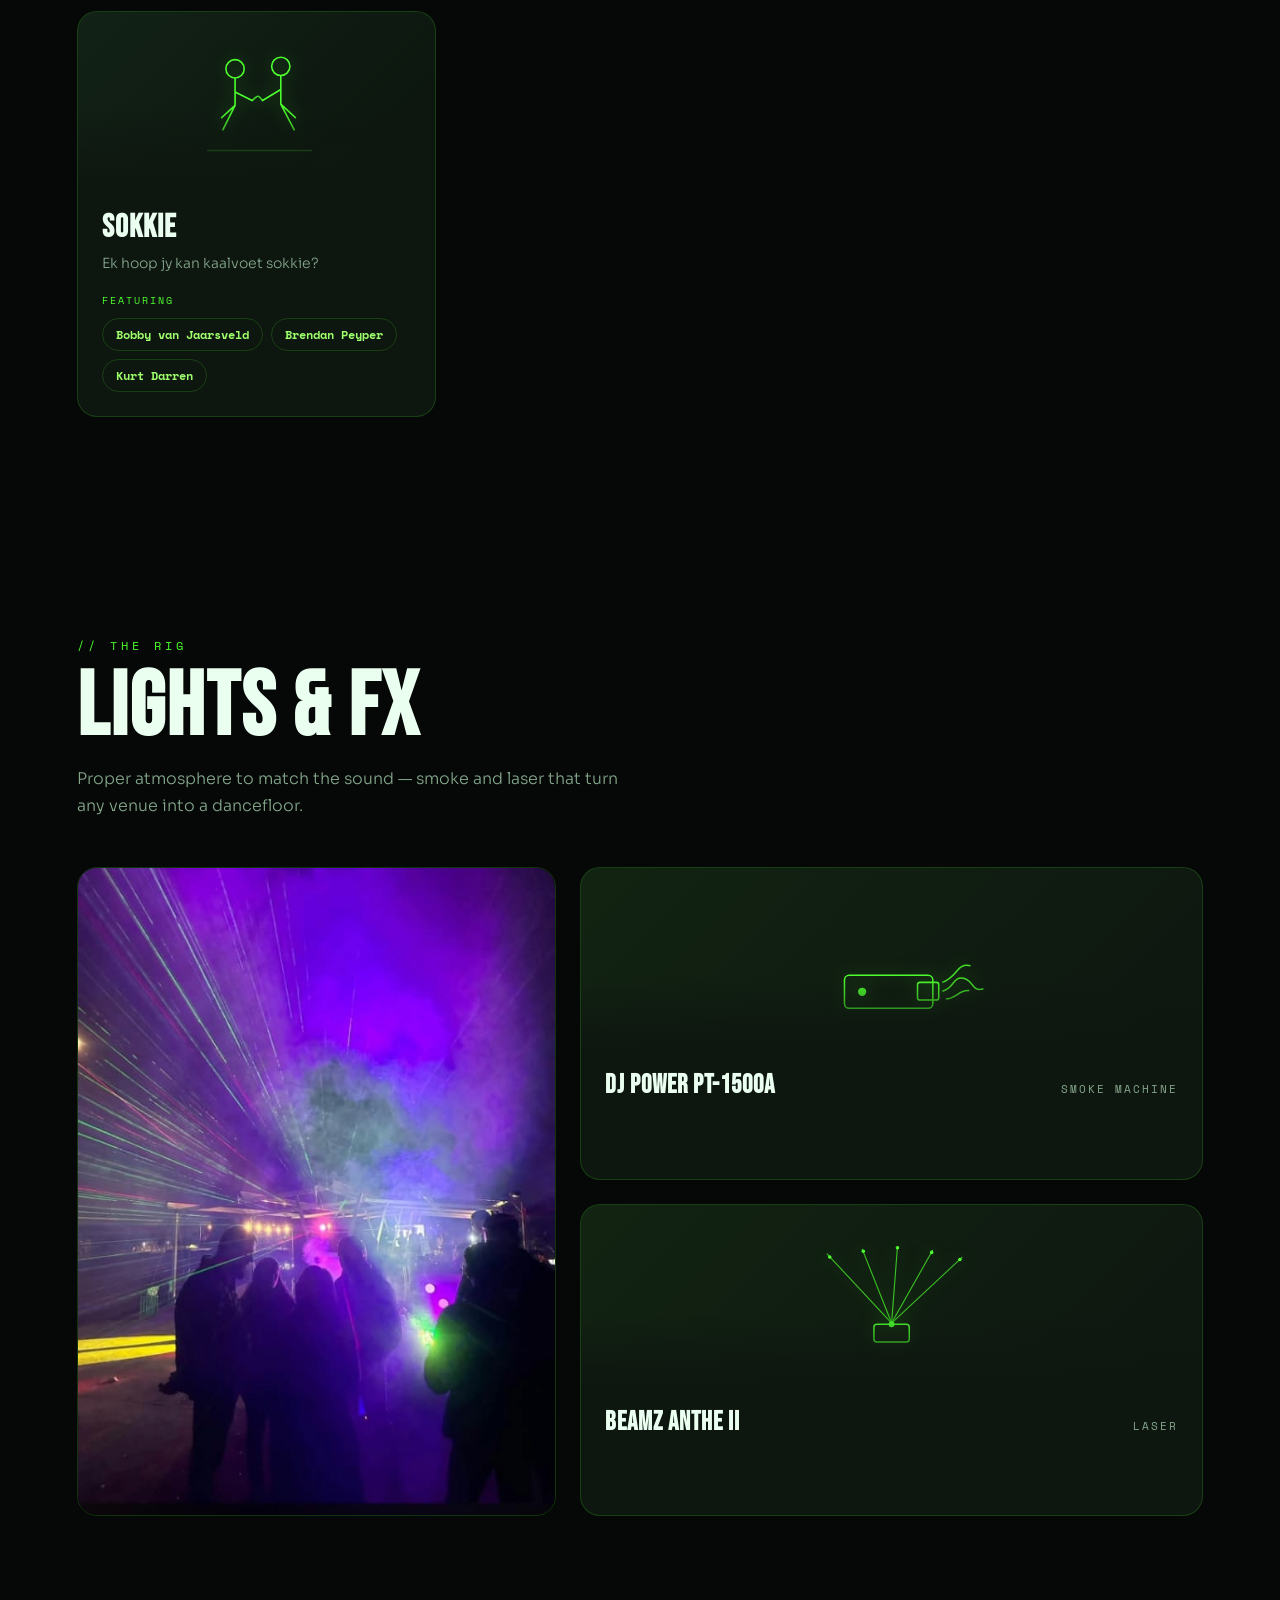
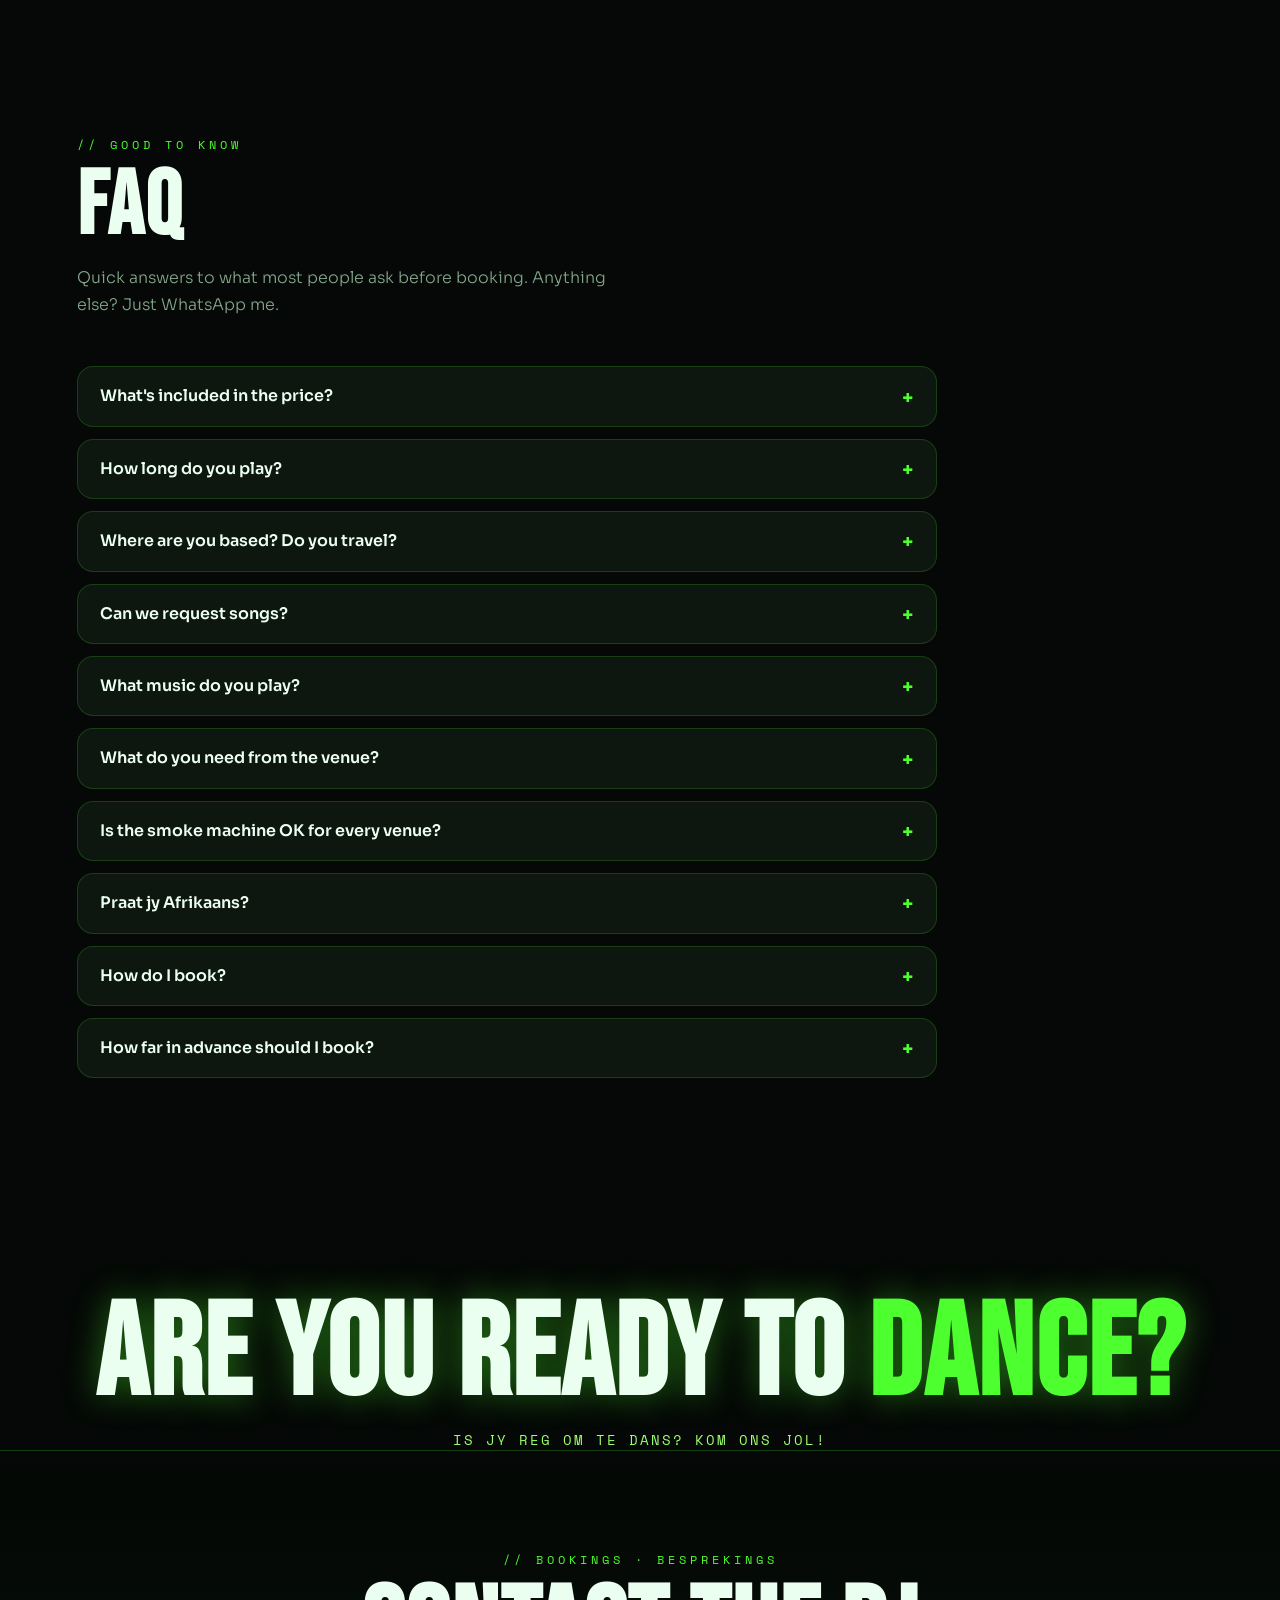
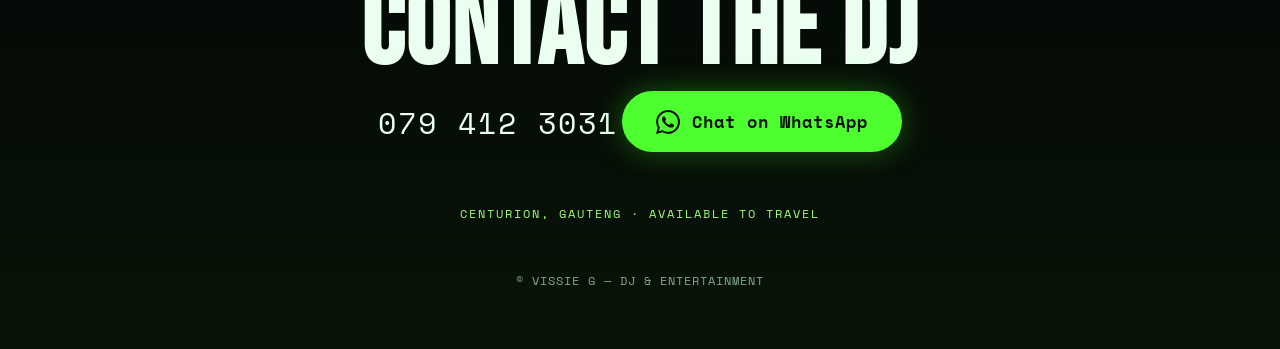
==== commit 4bae1874: "Target "DJ bookings Centurion": titles, bookings section, sitemap - Title, description, hero line an" ====
--- a/index.html
+++ b/index.html
@@ -3,17 +3,17 @@
 <head>
 <meta charset="UTF-8">
 <meta name="viewport" content="width=device-width, initial-scale=1.0">
-<title>VISSIE G &mdash; DJ for Weddings, Parties &amp; Events</title>
-<meta name="description" content="Vissie G &mdash; Gauteng DJ for weddings, private parties, reunions and club gigs. Happy to travel. Local house, 80's, pop and sokkie with a full laser and smoke show included.">
+<title>DJ Bookings Centurion | DJ Vissie G &ndash; Weddings &amp; Parties</title>
+<meta name="description" content="Book DJ Vissie G in Centurion for weddings, parties, 21sts, reunions and club nights across Pretoria and Gauteng. Laser and smoke show included. WhatsApp to book.">
 <meta name="theme-color" content="#050806">
 <meta property="og:type" content="website">
-<meta property="og:title" content="VISSIE G &mdash; DJ">
-<meta property="og:description" content="Music. Energy. Memories. Gauteng DJ for weddings, parties and events. Full laser show included, no hourly limit.">
+<meta property="og:title" content="DJ Vissie G &mdash; DJ Bookings in Centurion">
+<meta property="og:description" content="Music. Energy. Memories. DJ bookings in Centurion, Pretoria and across Gauteng. Laser show included, no hourly limit.">
 <meta property="og:image" content="https://djvissieg.visserai.co.za/media/og.jpg">
 <meta property="og:image:width" content="1200">
 <meta property="og:image:height" content="630">
 <meta property="og:url" content="https://djvissieg.visserai.co.za/">
-<meta property="og:site_name" content="VISSIE G">
+<meta property="og:site_name" content="DJ Vissie G">
 <meta name="twitter:card" content="summary_large_image">
 <meta name="twitter:image" content="https://djvissieg.visserai.co.za/media/og.jpg">
 <link rel="canonical" href="https://djvissieg.visserai.co.za/">
@@ -22,8 +22,8 @@
 <link rel="preconnect" href="https://fonts.googleapis.com">
 <link rel="preconnect" href="https://fonts.gstatic.com" crossorigin>
 <link href="https://fonts.googleapis.com/css2?family=Bebas+Neue&family=Sora:wght@300;400;600;700&family=Space+Mono:wght@400;700&display=swap" rel="stylesheet">
-<link rel="stylesheet" href="style.css">
-<script type="application/ld+json">{"@context":"https://schema.org","@graph":[{"@type":"LocalBusiness","name":"Vissie G — DJ","url":"https://djvissieg.visserai.co.za/","image":"https://djvissieg.visserai.co.za/media/og.jpg","logo":"https://djvissieg.visserai.co.za/media/logo-512.png","telephone":"+27794123031","areaServed":{"@type":"State","name":"Gauteng"},"address":{"@type":"PostalAddress","addressRegion":"Gauteng","addressCountry":"ZA"},"description":"DJ for weddings, private parties, reunions and club gigs. Laser and smoke included. Gauteng based, open to travel."},{"@type":"FAQPage","mainEntity":[{"@type":"Question","name":"What's included in the price?","acceptedAnswer":{"@type":"Answer","text":"Every booking includes the full DJ setup, the laser show and smoke. For bigger venues that need more volume, additional sound hire is available for R1999."}},{"@type":"Question","name":"How long do you play?","acceptedAnswer":{"@type":"Answer","text":"There's no hourly limit. If I'm there, we go all night — as late as your venue allows and for as long as the dancefloor keeps going."}},{"@type":"Question","name":"Where are you based? Do you travel?","acceptedAnswer":{"@type":"Answer","text":"I'm based in Gauteng and happy to travel. Travel fees are quoted separately, depending on where your event is."}},{"@type":"Question","name":"Can we request songs?","acceptedAnswer":{"@type":"Answer","text":"Yes, please! Send your must-play songs (and anything you don't want to hear) before the event, and requests on the night are welcome too. I can also set up a personal song-request page your guests can use before the day. I can also set up a personal song-request page your guests can use before the day."}},{"@type":"Question","name":"What music do you play?","acceptedAnswer":{"@type":"Answer","text":"Local house is my specialty, plus 80's hits, pop bangers and sokkie. I read the room and mix it to suit your crowd."}},{"@type":"Question","name":"What do you need from the venue?","acceptedAnswer":{"@type":"Answer","text":"Space for the DJ setup and access to power close by. I'll arrive early to set up and sound-check, and we'll confirm the details with you or the venue beforehand."}},{"@type":"Question","name":"Is the smoke machine OK for every venue?","acceptedAnswer":{"@type":"Answer","text":"Some venues have smoke detectors, so it's worth checking with them. The smoke can be turned down or switched off if needed."}},{"@type":"Question","name":"Praat jy Afrikaans?","acceptedAnswer":{"@type":"Answer","text":"Ja, natuurlik! Afrikaans of English — en ek hoop jy kan kaalvoet sokkie."}},{"@type":"Question","name":"How do I book?","acceptedAnswer":{"@type":"Answer","text":"Send a WhatsApp with your date, venue, type of event and rough guest count. I'll confirm availability and send you a quote."}},{"@type":"Question","name":"How far in advance should I book?","acceptedAnswer":{"@type":"Answer","text":"As early as possible — weekends fill up fast, especially for weddings."}}]}]}</script>
+<link rel="stylesheet" href="style.css?v=20261008">
+<script type="application/ld+json">{"@context":"https://schema.org","@graph":[{"@type":"WebSite","name":"DJ Vissie G","alternateName":"Vissie G","url":"https://djvissieg.visserai.co.za/"},{"@type":["LocalBusiness","EntertainmentBusiness"],"@id":"https://djvissieg.visserai.co.za/#business","name":"DJ Vissie G","alternateName":"Vissie G","url":"https://djvissieg.visserai.co.za/","image":"https://djvissieg.visserai.co.za/media/og.jpg","logo":"https://djvissieg.visserai.co.za/media/logo-512.png","telephone":"+27794123031","priceRange":"R2499 - R4999","founder":{"@type":"Person","name":"Gert Visser"},"address":{"@type":"PostalAddress","addressLocality":"Centurion","addressRegion":"Gauteng","addressCountry":"ZA"},"areaServed":[{"@type":"City","name":"Centurion"},{"@type":"City","name":"Pretoria"},{"@type":"City","name":"Midrand"},{"@type":"City","name":"Johannesburg"},{"@type":"AdministrativeArea","name":"Gauteng"}],"description":"DJ bookings in Centurion for weddings, private parties, 21sts, reunions and club gigs. Laser and smoke included. Based in Centurion, playing across Pretoria and the rest of Gauteng, and open to travel."},{"@type":"FAQPage","mainEntity":[{"@type":"Question","name":"What's included in the price?","acceptedAnswer":{"@type":"Answer","text":"Every booking includes the full DJ setup, the laser show and smoke. For bigger venues that need more volume, additional sound hire is available for R1999."}},{"@type":"Question","name":"How long do you play?","acceptedAnswer":{"@type":"Answer","text":"There's no hourly limit. If I'm there, we go all night — as late as your venue allows and for as long as the dancefloor keeps going."}},{"@type":"Question","name":"Where are you based? Do you travel?","acceptedAnswer":{"@type":"Answer","text":"I'm based in Centurion and play all over Pretoria, Midrand, Johannesburg and the rest of Gauteng. I'm happy to travel further too. Travel fees are quoted separately, depending on where your event is."}},{"@type":"Question","name":"Can we request songs?","acceptedAnswer":{"@type":"Answer","text":"Yes, please! Send your must-play songs (and anything you don't want to hear) before the event, and requests on the night are welcome too."}},{"@type":"Question","name":"What music do you play?","acceptedAnswer":{"@type":"Answer","text":"Local house is my specialty, plus 80's hits, pop bangers and sokkie. I read the room and mix it to suit your crowd."}},{"@type":"Question","name":"What do you need from the venue?","acceptedAnswer":{"@type":"Answer","text":"Space for the DJ setup and access to power close by. I'll arrive early to set up and sound-check, and we'll confirm the details with you or the venue beforehand."}},{"@type":"Question","name":"Is the smoke machine OK for every venue?","acceptedAnswer":{"@type":"Answer","text":"Some venues have smoke detectors, so it's worth checking with them. The smoke can be turned down or switched off if needed."}},{"@type":"Question","name":"Praat jy Afrikaans?","acceptedAnswer":{"@type":"Answer","text":"Ja, natuurlik! Afrikaans of English — en ek hoop jy kan kaalvoet sokkie."}},{"@type":"Question","name":"How do I book?","acceptedAnswer":{"@type":"Answer","text":"Send a WhatsApp with your date, venue, type of event and rough guest count. I'll confirm availability and send you a quote."}},{"@type":"Question","name":"How far in advance should I book?","acceptedAnswer":{"@type":"Answer","text":"As early as possible — weekends fill up fast, especially for weddings."}}]}]}</script>
 </head>
 <body>
 
@@ -58,6 +58,7 @@
   <div class="kicker">House &middot; 80's &middot; Pop &middot; Sokkie</div>
   <h1>VISSIE <span>G</span></h1>
   <p class="slogan">Music. Energy. Memories.</p>
+  <p class="tag">DJ bookings in Centurion, Pretoria &amp; across Gauteng</p>
   <div class="hero-cta">
     <a class="btn-solid" href="https://wa.me/27794123031?text=Hi%20Vissie%20G%2C%20I'd%20like%20to%20book%20you%20for%20an%20event." target="_blank" rel="noopener">Check my date</a>
     <a class="btn-ghost" href="#events">Watch the vibe &darr;</a>
@@ -69,31 +70,31 @@
   <div><b>Laser</b><span>show included</span></div>
   <div><b>Smoke</b><span>&amp; full rig</span></div>
   <div><b>All night</b><span>no hourly limit</span></div>
-  <div><b>Gauteng</b><span>based &middot; will travel</span></div>
+  <div><b>Centurion</b><span>based &middot; will travel</span></div>
 </div>
 
-<!-- Upcoming gigs: one <li> per date. site.js hides dates that have passed and flags the next one. -->
+<!-- Upcoming gigs: one <li> per date. site.js hides dates once the set has ended (02:00 the next morning) and flags the next one. -->
 <section class="block" id="gigs">
   <div class="sec-head">
     <div class="lbl">// Catch me live &middot; Kom jol saam</div>
     <h2>Upcoming Gigs</h2>
-    <p>Where I&rsquo;m playing next. Come dance &mdash; and bring your song requests.</p>
+    <p>Where I&rsquo;m playing next. Come dance.</p>
   </div>
   <ol class="fx-list">
     <li class="fx next" data-date="2026-10-10" data-label="Sat 10 Oct">
       <time class="fx-date" datetime="2026-10-10"><span>Sat</span><b>10</b><span>Oct</span></time>
       <div class="fx-info"><h4>Thirsty Fox</h4><p>Sports Bar &middot; Centurion</p></div>
-      <span class="fx-badge">Next up</span>
+      <div class="fx-meta"><span class="fx-badge">Next up</span><span class="fx-time">19:00 &ndash; 02:00</span></div>
     </li>
     <li class="fx" data-date="2026-10-17" data-label="Sat 17 Oct">
       <time class="fx-date" datetime="2026-10-17"><span>Sat</span><b>17</b><span>Oct</span></time>
-      <div class="fx-info"><h4>Coconut Joes</h4></div>
-      <span class="fx-badge">Next up</span>
+      <div class="fx-info"><h4>Coconut Joes</h4><p>Sports Bar &middot; Centurion</p></div>
+      <div class="fx-meta"><span class="fx-badge">Next up</span><span class="fx-time">19:00 &ndash; 02:00</span></div>
     </li>
     <li class="fx" data-date="2026-10-24" data-label="Sat 24 Oct">
       <time class="fx-date" datetime="2026-10-24"><span>Sat</span><b>24</b><span>Oct</span></time>
       <div class="fx-info"><h4>Thirsty Fox</h4><p>Sports Bar &middot; Centurion</p></div>
-      <span class="fx-badge">Next up</span>
+      <div class="fx-meta"><span class="fx-badge">Next up</span><span class="fx-time">19:00 &ndash; 02:00</span></div>
     </li>
   </ol>
 </section>
@@ -101,20 +102,20 @@
 <section class="block" id="about">
   <div class="about">
     <div class="about-pics">
-      <img src="media/dj-wedding.jpg" alt="Vissie G on the decks at a wedding, laser in the smoke" loading="lazy">
-      <img src="media/photo.jpg" alt="Vissie G mixing under green light" loading="lazy">
+      <img src="media/dj-wedding.jpg" alt="DJ Vissie G on the decks at a wedding, laser in the smoke" loading="lazy">
+      <img src="media/photo.jpg" alt="DJ Vissie G mixing under green light" loading="lazy">
     </div>
     <div class="sec-head">
       <div class="lbl">// The DJ</div>
       <h2>Read the room.<br><span class="neon">Fill the floor.</span></h2>
-      <p>I&rsquo;m <b class="neon">Gert Visser</b> &mdash; Vissie G. I&rsquo;ve been DJing for two years and played around 20 events, from weddings to reunions and house parties. My goal every night is simple: <b>I just want to make people dance.</b></p>
+      <p>I&rsquo;m <b class="neon">Gert Visser</b> &mdash; DJ Vissie G, based in Centurion. I&rsquo;ve been DJing for two years and played around 20 events, from weddings to reunions and house parties. My goal every night is simple: <b>I just want to make people dance.</b></p>
       <p>I bring the music, the lasers and the smoke, and I play to your crowd. You enjoy the night; I keep the dancefloor full.</p>
       <div class="about-stats"><div><b>2</b><span>years DJing</span></div><div><b>20+</b><span>events</span></div><div><b>1</b><span>goal: get you dancing</span></div></div>
       <ul class="ticks">
         <li>Laser show, smoke and full DJ setup in every booking</li>
         <li>Song requests welcome &mdash; plus your own <b class="neon">song-request page</b> where guests add their songs before the day</li>
         <li>Weddings, 21sts, reunions, clubs and private parties</li>
-        <li>Gauteng based and happy to travel &mdash; recently as far as Lutzville (travel quoted separately)</li>
+        <li>Centurion based, playing all over Pretoria and Gauteng, and happy to travel &mdash; recently as far as Lutzville (travel quoted separately)</li>
       </ul>
     </div>
   </div>
@@ -133,27 +134,27 @@
       <div class="m-tag"><small>DJ Gig &middot; Centurion &middot; Sep 2026</small>Thirsty Fox</div>
     </div>
     <div class="m-item" data-video tabindex="0" role="button" aria-label="Play Anro &amp; Lene Wedding highlight">
-      <video src="media/events/anro-lene-wedding/reel.mp4" poster="media/events/anro-lene-wedding/reel.jpg" preload="none" playsinline></video>
+      <video src="media/events/anro-lene-wedding/reel.mp4?v=2" poster="media/events/anro-lene-wedding/reel.jpg" preload="none" playsinline></video>
       <div class="m-play"><svg viewBox="0 0 56 56"><circle cx="28" cy="28" r="26"/><path d="M23 18l15 10-15 10z"/></svg></div>
       <div class="m-tag"><small>Wedding &middot; Lutzville &middot; Sep 2026</small>Anro &amp; Lene</div>
     </div>
     <div class="m-item" data-video tabindex="0" role="button" aria-label="Play Hoerskool Centurion Reunion highlight">
-      <video src="media/events/hoerskool-centurion-reunion/reel.mp4" poster="media/events/hoerskool-centurion-reunion/reel.jpg" preload="none" playsinline></video>
+      <video src="media/events/hoerskool-centurion-reunion/reel.mp4?v=2" poster="media/events/hoerskool-centurion-reunion/reel.jpg" preload="none" playsinline></video>
       <div class="m-play"><svg viewBox="0 0 56 56"><circle cx="28" cy="28" r="26"/><path d="M23 18l15 10-15 10z"/></svg></div>
       <div class="m-tag"><small>Reunion &middot; Jul 2026</small>Hoerskool Centurion</div>
     </div>
     <div class="m-item" data-video tabindex="0" role="button" aria-label="Play Vistenk highlight">
-      <video src="media/events/vistenk/reel.mp4" poster="media/events/vistenk/reel.jpg" preload="none" playsinline></video>
+      <video src="media/events/vistenk/reel.mp4?v=2" poster="media/events/vistenk/reel.jpg" preload="none" playsinline></video>
       <div class="m-play"><svg viewBox="0 0 56 56"><circle cx="28" cy="28" r="26"/><path d="M23 18l15 10-15 10z"/></svg></div>
       <div class="m-tag"><small>Party</small>Vistenk</div>
     </div>
     <div class="m-item" data-video tabindex="0" role="button" aria-label="Play Onderstepoort highlight">
-      <video src="media/events/onderstepoort/reel.mp4" poster="media/events/onderstepoort/reel.jpg" preload="none" playsinline></video>
+      <video src="media/events/onderstepoort/reel.mp4?v=2" poster="media/events/onderstepoort/reel.jpg" preload="none" playsinline></video>
       <div class="m-play"><svg viewBox="0 0 56 56"><circle cx="28" cy="28" r="26"/><path d="M23 18l15 10-15 10z"/></svg></div>
       <div class="m-tag"><small>DJ Gig &middot; May 2026</small>Onderstepoort</div>
     </div>
     <div class="m-item" data-video tabindex="0" role="button" aria-label="Play House Party highlight">
-      <video src="media/events/house-party/reel.mp4" poster="media/events/house-party/reel.jpg" preload="none" playsinline></video>
+      <video src="media/events/house-party/reel.mp4?v=2" poster="media/events/house-party/reel.jpg" preload="none" playsinline></video>
       <div class="m-play"><svg viewBox="0 0 56 56"><circle cx="28" cy="28" r="26"/><path d="M23 18l15 10-15 10z"/></svg></div>
       <div class="m-tag"><small>Private</small>House Party</div>
     </div>
@@ -205,8 +206,26 @@
       <ul class="pc-list"><li><b>All night</b> &mdash; no hour limit</li><li>First dance to last song</li><li>Laser &amp; smoke</li><li>Planned with the couple</li></ul>
     </div>
   </div>
-  <p class="price-note">Gauteng based &mdash; <b>travel fees are quoted separately</b> depending on where your event is.<br>
+  <p class="price-note">Centurion based &mdash; <b>travel fees are quoted separately</b> depending on where your event is.<br>
     <span class="price-addon">Additional Sound Hire &mdash; <b>R1999</b></span></p>
+</section>
+
+<section class="block" id="bookings">
+  <div class="sec-head">
+    <div class="lbl">// How to book &middot; Hoe om te bespreek</div>
+    <h2>DJ Bookings in <span class="neon">Centurion</span></h2>
+    <p>I&rsquo;m based in Centurion and play weddings, parties, 21sts, reunions and club nights across Pretoria, Midrand, Johannesburg and the rest of Gauteng. Booking takes one WhatsApp.</p>
+  </div>
+  <div class="w-grid">
+    <div class="w-card"><div class="w-ico num" aria-hidden="true">1</div><h4>Send your date</h4><p>WhatsApp me your date, venue, type of event and rough guest count.</p></div>
+    <div class="w-card"><div class="w-ico num" aria-hidden="true">2</div><h4>Get your quote</h4><p>I confirm that I&rsquo;m available and send you a quote. Travel is quoted separately, depending on where your event is.</p></div>
+    <div class="w-card"><div class="w-ico num" aria-hidden="true">3</div><h4>Plan the music</h4><p>Send your must-play songs and anything you don&rsquo;t want to hear. Requests on the night are welcome too.</p></div>
+  </div>
+  <div class="areas"><div class="chip-lbl">Areas I play</div><div class="chip-row"><span>Centurion</span><span>Pretoria</span><span>Midrand</span><span>Johannesburg</span><span>Sandton</span><span>Rest of Gauteng</span><span>Further by arrangement</span></div></div>
+  <div class="w-cta">
+    <div><b>Check if your date is open</b><span>Weekends fill up fast, especially for weddings</span></div>
+    <a class="btn-solid" href="https://wa.me/27794123031?text=Hi%20Vissie%20G%2C%20I'd%20like%20to%20book%20you%20for%20an%20event." target="_blank" rel="noopener">Book on WhatsApp</a>
+  </div>
 </section>
 
 <section class="block" id="sounds">
@@ -317,7 +336,7 @@
   <div class="faq">
     <details><summary>What's included in the price?</summary><p>Every booking includes the full DJ setup, the laser show and smoke. For bigger venues that need more volume, additional sound hire is available for R1999.</p></details>
     <details><summary>How long do you play?</summary><p>There's no hourly limit. If I'm there, we go all night &mdash; as late as your venue allows and for as long as the dancefloor keeps going.</p></details>
-    <details><summary>Where are you based? Do you travel?</summary><p>I'm based in Gauteng and happy to travel. Travel fees are quoted separately, depending on where your event is.</p></details>
+    <details><summary>Where are you based? Do you travel?</summary><p>I'm based in Centurion and play all over Pretoria, Midrand, Johannesburg and the rest of Gauteng. I'm happy to travel further too. Travel fees are quoted separately, depending on where your event is.</p></details>
     <details><summary>Can we request songs?</summary><p>Yes, please! Send your must-play songs (and anything you don't want to hear) before the event, and requests on the night are welcome too.</p></details>
     <details><summary>What music do you play?</summary><p>Local house is my specialty, plus 80's hits, pop bangers and sokkie. I read the room and mix it to suit your crowd.</p></details>
     <details><summary>What do you need from the venue?</summary><p>Space for the DJ setup and access to power close by. I'll arrive early to set up and sound-check, and we'll confirm the details with you or the venue beforehand.</p></details>
@@ -341,12 +360,12 @@
     <svg viewBox="0 0 24 24"><use href="#wa"/></svg>
     Chat on WhatsApp
   </a>
-  <div class="area">Gauteng based &middot; available to travel</div>
+  <div class="area">Centurion, Gauteng &middot; available to travel</div>
   <div class="copy">&copy; VISSIE G &mdash; DJ &amp; ENTERTAINMENT</div>
 </footer>
 
 <a class="wa-float" href="https://wa.me/27794123031?text=Hi%20Vissie%20G%2C%20I'd%20like%20to%20book%20you%20for%20an%20event." target="_blank" rel="noopener" aria-label="Book on WhatsApp"><svg viewBox="0 0 24 24"><use href="#wa"/></svg></a>
 
-<script src="site.js"></script>
+<script src="site.js?v=20261008"></script>
 </body>
 </html>
--- a/style.css
+++ b/style.css
@@ -255,13 +255,13 @@
   .about-stats span{font-family:'Space Mono';font-size:11px;letter-spacing:2px;text-transform:uppercase;color:var(--muted)}
 
   /* ===== Upcoming gigs ===== */
-  .next-gig{display:inline-flex;align-items:center;gap:10px;margin-bottom:22px;font-family:'Space Mono';font-size:12px;font-weight:700;letter-spacing:1.5px;text-transform:uppercase;color:var(--text);text-decoration:none;border:1px solid var(--neon);border-radius:30px;padding:9px 16px;background:rgba(5,8,6,.6);backdrop-filter:blur(6px);z-index:2;opacity:0;transform:translateY(24px);animation:rise .8s forwards;transition:box-shadow .25s}
+  .next-gig{display:inline-flex;white-space:nowrap;align-items:center;gap:10px;margin-bottom:22px;font-family:'Space Mono';font-size:12px;font-weight:700;letter-spacing:1.5px;text-transform:uppercase;color:var(--text);text-decoration:none;border:1px solid var(--neon);border-radius:30px;padding:9px 16px;background:rgba(5,8,6,.6);backdrop-filter:blur(6px);z-index:2;opacity:0;transform:translateY(24px);animation:rise .8s forwards;transition:box-shadow .25s}
   .next-gig[hidden]{display:none}
   .next-gig:hover{box-shadow:0 0 24px rgba(77,255,46,.35)}
   .next-gig i{width:8px;height:8px;border-radius:50%;background:var(--neon);box-shadow:0 0 10px var(--neon);animation:flick 1.6s ease-in-out infinite}
   .next-gig em{font-style:normal;color:var(--muted)}
   .next-gig b{color:var(--neon)}
-  .fx-list{list-style:none;display:grid;gap:12px;max-width:860px}
+  .fx-list{list-style:none;display:grid;grid-template-columns:minmax(0,1fr);gap:12px;max-width:860px}
   .fx{display:grid;grid-template-columns:auto 1fr auto;align-items:center;gap:22px;border:1px solid var(--line);border-radius:18px;background:var(--panel);padding:16px 22px;transition:.3s}
   .fx[hidden]{display:none}
   .fx:hover{border-color:var(--neon)}
@@ -272,13 +272,14 @@
   .fx p{color:var(--muted);font-size:13px;font-weight:300;margin-top:5px}
   .fx-badge{display:none;font-family:'Space Mono';font-size:11px;font-weight:700;letter-spacing:1px;text-transform:uppercase;color:#031003;background:var(--neon);padding:6px 12px;border-radius:30px;white-space:nowrap}
   .fx.next .fx-badge{display:inline-block}
+  .fx-meta{display:flex;align-items:center;gap:14px}
+  .fx-time{font-family:'Space Mono';font-size:13px;font-weight:700;letter-spacing:1px;color:var(--neon-soft);white-space:nowrap}
   @media(max-width:520px){
     .next-gig{font-size:11px;letter-spacing:1px;gap:8px;padding:8px 13px}
     .fx{grid-template-columns:auto 1fr;gap:6px 16px;padding:14px 16px}
     .fx-date{grid-row:span 2;padding-right:16px}
-    .fx-info{grid-row:span 2}
-    .fx.next .fx-info{grid-row:auto;align-self:end}
-    .fx-badge{grid-column:2;justify-self:start;align-self:start}
+    .fx-info{align-self:end}
+    .fx-meta{grid-column:2;align-self:start;flex-direction:row-reverse;flex-wrap:wrap;justify-content:flex-end;gap:6px 10px}
   }
   @media(prefers-reduced-motion:reduce){.next-gig i{animation:none}}
   /* Nav gained a Gigs link: collapse the section links a little earlier so the brand never wraps */
@@ -288,3 +289,8 @@
   /* Six event reels: one full row on wide screens instead of five plus an orphan */
   @media(min-width:1275px){.m-grid{grid-template-columns:repeat(6,1fr)}}
   .ev-grid img{width:100%;height:auto;display:block}
+
+  @media(max-width:360px){.next-gig{font-size:10px;letter-spacing:.5px;gap:6px;padding:7px 11px}.fx-date{min-width:52px;padding-right:12px}}
+  /* ===== Bookings: numbered steps + areas ===== */
+  .w-ico.num{font-family:'Bebas Neue';font-size:26px;line-height:1;color:var(--neon)}
+  .areas{margin-top:26px}
